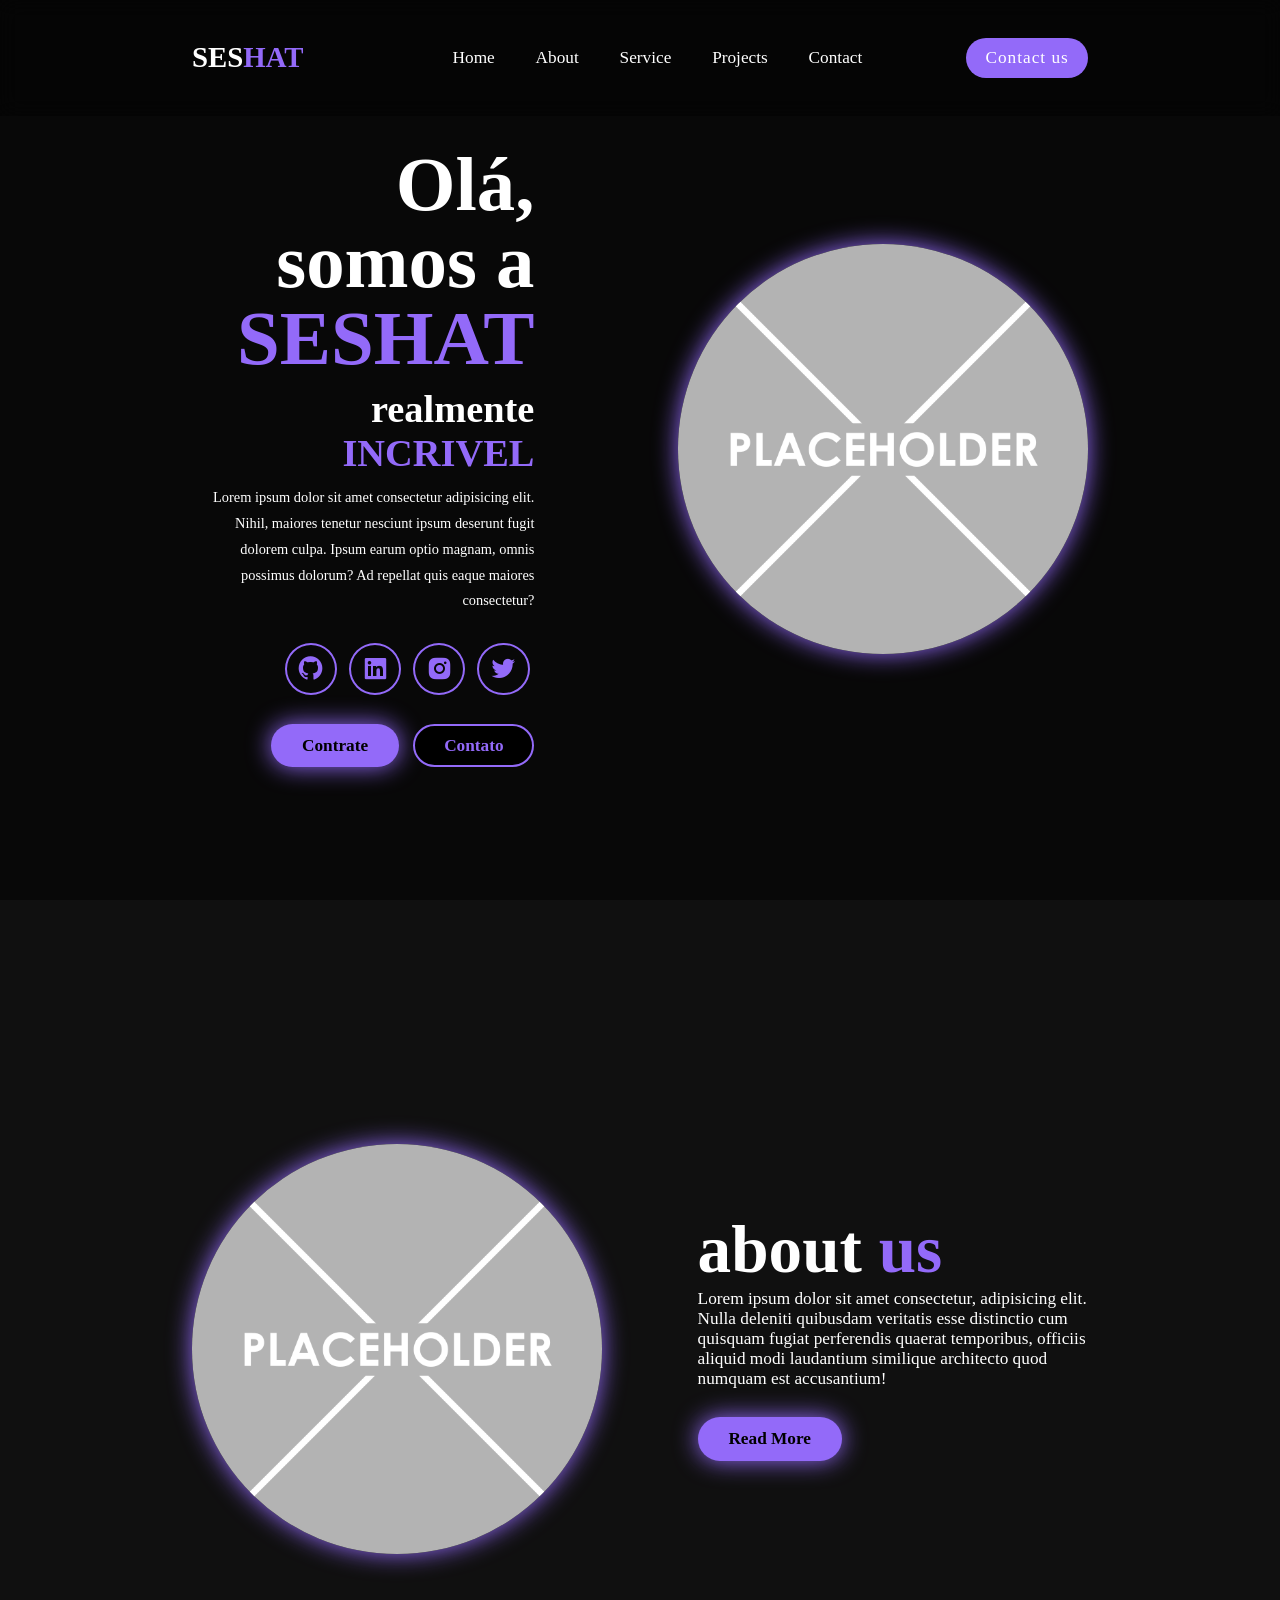
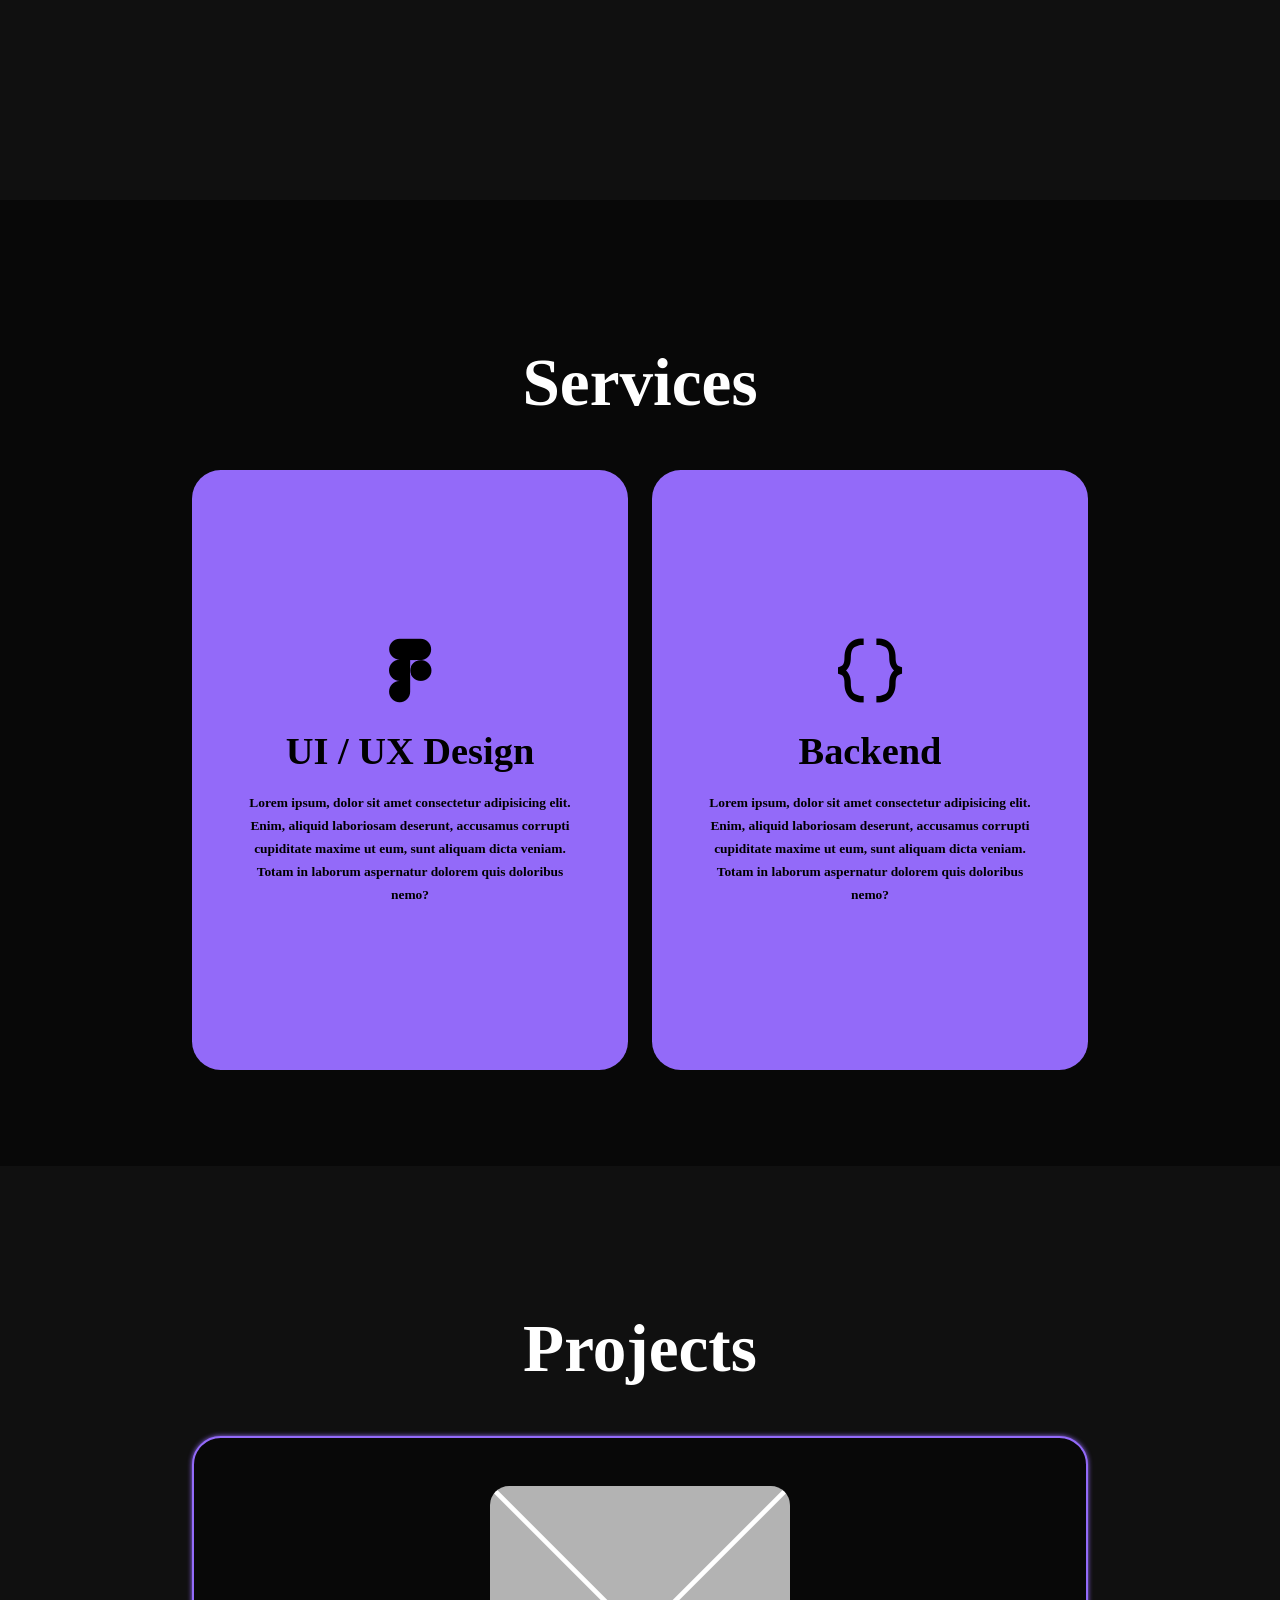
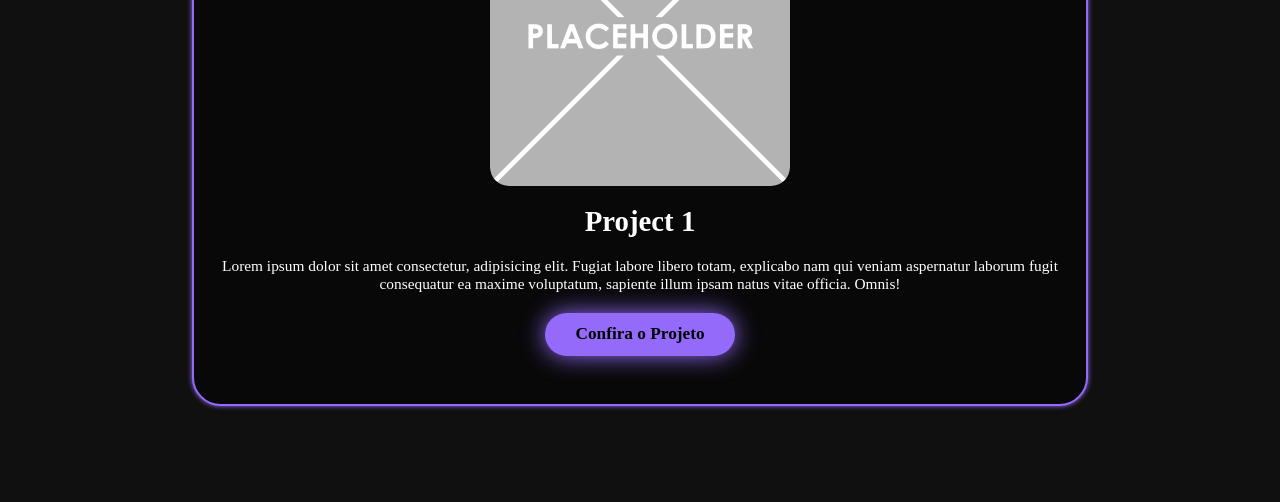
==== index.html @ 54703355 "pre finalização modelo" ====
<!DOCTYPE html>
<html lang="pt-br">
<head>
    <meta charset="UTF-8">
    <meta name="viewport" content="width=device-width, initial-scale=1.0">
    <title>Document</title>
    <link rel="stylesheet" href="CSS/style.css">
    <link
      href="https://unpkg.com/boxicons@2.1.4/css/boxicons.min.css"
      rel="stylesheet"
    />
</head>
<body>

    <header class="header">
        <a href="#home" class="logo">
            SES<span>HAT</span>
            <img src="../SiteFrontEnd/Imagens/Placeholder.png" alt="" width="50px">
        </a>
        <i class="bx bx-menu" id="menu-icon"></i>

        <nav class="navbar">
            <a href="#home">Home</a>
            <a href="#about">About</a>
            <a href="#services">Service</a>
            <a href="#projects">Projects</a>
            <a href="#contacts">Contact</a>
        </nav>
        
        <button class="gradient-btn">Contact us</button>

    </header>

    <section class="home" id="home">
        <div class="home-content">
            <h1>Olá,  somos a <span>SESHAT</span></h1>
            <h3> realmente <span>INCRIVEL</span></h3>
            <p>Lorem ipsum dolor sit amet consectetur adipisicing elit. Nihil, maiores tenetur nesciunt ipsum deserunt fugit dolorem culpa. Ipsum earum optio magnam, omnis possimus dolorum? Ad repellat quis eaque maiores consectetur?</p>
        <div class="social-icons">
            <a href="#">
                <i class="bx bxl-github"></i>
            </a>
            <a href="#">
                <i class="bx bxl-linkedin-square"></i>
            </a>
            <a href="#">
                <i class="bx bxl-instagram-alt"></i>

            </a>
            <a href="#">
                <i class="bx bxl-twitter"></i>
            </a>
        </div>

        <div class="btn-group">
            <a href="#" class="btn">Contrate</a>
            <a href="#contact" class="btn">Contato</a>

        </div>
        </div>

        <div class="home-img">
            <img src="Imagens/Placeholder.png" alt="">
        </div>

    </section>

    <section class="about" id="about">

        <div class="about-img">
            <img src="Imagens/Placeholder.png" alt="" srcset="">
        </div>

        <div class="about-content">
            <h2>about <span>us</span></h2>
            <p>Lorem ipsum dolor sit amet consectetur, adipisicing elit. Nulla deleniti quibusdam veritatis esse distinctio cum quisquam fugiat perferendis quaerat temporibus, officiis aliquid modi laudantium similique architecto quod numquam est accusantium!</p>
            <a href="#" class="btn">Read More</a>
        </div>
    </section>

    <section class="services" id="services">

        <h2 class="heading">Services</h2>


        <div class="services-container">
            <div class="service-box">
                <div class="service-info">
                    <i class="bx bxl-figma"></i>
                    <h4>UI / UX Design</h4>
                    <p>Lorem ipsum, dolor sit amet consectetur adipisicing elit. Enim, aliquid laboriosam deserunt, accusamus corrupti cupiditate maxime ut eum, sunt aliquam dicta veniam. Totam in laborum aspernatur dolorem quis doloribus nemo?</p>
                </div>
            </div>
        

        
            <div class="service-box">
                <div class="service-info">
                    <i class="bx bx-code-curly"></i>
                    <h4>Backend</h4>
                    <p>Lorem ipsum, dolor sit amet consectetur adipisicing elit. Enim, aliquid laboriosam deserunt, accusamus corrupti cupiditate maxime ut eum, sunt aliquam dicta veniam. Totam in laborum aspernatur dolorem quis doloribus nemo?</p>
                </div>
            </div>
        </div>
    </section>

    <section class="projects" id="projects">

        <h2 class="heading">Projects</h2>

        <div class="projects-box">

            <div class="projects-card">
                <img src="Imagens/Placeholder.png" alt="">

                <h3>Project 1</h3>
                <p>Lorem ipsum dolor sit amet consectetur, adipisicing elit. Fugiat labore libero totam, explicabo nam qui veniam aspernatur laborum fugit consequatur ea maxime voluptatum, sapiente illum ipsam natus vitae officia. Omnis!</p>
                <div class="btn">Confira o Projeto</div>
            </div>
        </div>
    </section>
    
</body>
</html>
---- CSS/style.css ----
*{
    margin: 0;
    padding: 0;
    box-sizing: border-box;
    text-decoration: none;
    scroll-behavior: smooth;   
    font-family: "Poppins";
}
:root {
    --bg-color: #080808;
  --second-bg-color: #101010;
  --text-color: white;
  --main-color: #936af9;
}

html{
    font-size: 60%;
    overflow-x: hidden;
}

body{
    background-color: var(--bg-color);
    color: var(--text-color);
}
.header{
    position: fixed;
    width: 100%;
    top: 0;
    left: 0;
    padding: 4rem 15%;
    background-color: rgba(0, 0, 0, 0.3);
    backdrop-filter: blur(10px);
    display: flex;
    justify-content: space-between;
    align-items: center;
    z-index: 1000;
}

#menu-icon{
    font-size: 3.5rem;
    color: var(--main-color);
    display: none;
}

.logo{
    font-size: 3rem;
    color: var(--text-color);
    font-weight: 800;
    cursor: pointer;
    transition: 0.3s ease-in-out;
}

.logo:hover{
    transform: scale(1.1);
}

span{
    background: linear-gradient(
        270deg,
        #936af9 10%,
        #936af9 100%
    );
    background-clip: text;
    color: transparent;
}

.navbar a{
    font-size: 1.8rem;
    color: var(--text-color);
    margin-left: 4rem;
    font-weight: 500;
    transition: 0.3s ease-in-out;
    border-bottom: 3px solid transparent;
}

.navbar a:hover{
    color: var(--main-color);
    border-bottom: 3px solid var(--main-color);
}

.gradient-btn{
    font-size: 1.8rem;
    padding: 1rem 2rem;
    border-radius: 3rem;
    background: linear-gradient(
        270deg, 
        #936af9 10%,
        #936af9 100%
    );
    letter-spacing: 1px;
    cursor: pointer;
    transition: 0.3s ease-in-out;
    color: white;
    border: none;
    text-wrap: nowrap;
}

.gradient-btn:hover{
    transform: scale(1.05);
    color: #fff;
}

section{
    min-height: 100vh;
    padding: 10rem 15%;
}

.home{
    display: flex;
    align-items: center;
    justify-content: center;
    gap: 15rem;
}

.home-content{
    display: flex;
    flex-direction: column;
    align-items: flex-end;
    text-align: right;
}

.home-content h1{
    font-size: 8rem;
    font-weight: 700;
    margin-top: 1.5rem;
    line-height: 1;
}

.home-content h3{
    margin: 1rem 0;
    font-size: 4rem;
}
.home-content p{
    font-size: 1.5rem;
    font-weight: 500;
    line-height: 1.8;

}
.home-img img{
    width: 32vw;
    border-radius: 50%;
    box-shadow: 0 0 25px var(--main-color);
    transition: 0.4s ease-in-out;
}

.home-img img:hover{
    box-shadow: 0 0 25px var(--main-color),
                0 0 50px var(--main-color),
                0 0 100px var(--main-color)

}
.social-icons a{
    display: inline-flex;
    justify-content: center;
    align-items: center;
    font-size: 3rem;
    padding: 1rem;
    background: transparent;
    border: 2px solid #936af9;
    border-radius: 50%;
    color: #936af9;
    margin: 3rem 0.5rem;
    transition: 0.3s ease-in-out ;
}
.social-icons a:hover{
color: white;
background-color: #936af9;
transform: scale(1.2);
}

.btn-group{
    display: flex;
    gap: 1.5rem;
}

.btn{
display: inline-block;
padding: 1rem 3rem;
background-color: var(--main-color);
box-shadow: 0 0 25px var(--main-color);
border-radius: 3rem;
font-size: 1.8rem;
color: black;
border: 2px solid transparent;
font-weight: 600;
transition: 0.3s ease-in-out;
}

.btn:hover{
    transform: scale(1.05);
    box-shadow: 0 0 25px var(--main-color),
                0 0 50px var(--main-color);
}

.btn-group a:nth-of-type(2){
    background-color: black;
    color: var(--main-color);
    border: 2px solid var(--main-color);
    box-shadow: 0 0 25px transparent;
}

.btn-group a:nth-of-type(2):hover{
    box-shadow: 0 0 25px var(--main-color) ;
    background-color: var(--main-color);
    color: black;
}

.about{
    display: flex;
    justify-content: center;
    align-items: center;
    gap: 10rem;
    background: var(--second-bg-color);
}

.about-img img{
    width: 32vw;
    border-radius: 50%;
    box-shadow: 0 0 25px var(--main-color);
    transition: 0.4s ease-in-out;
}

.about-img img:hover{
    box-shadow: 0 0 25px var(--main-color),
                0 0 50px var(--main-color),
                0 0 100px var(--main-color);
}

.about-content h2{
    font-size: 7rem;
    text-align: left;
}

.about-content p {
    font-size: 1.8rem;
}

.about-content .btn{
    margin: 3rem 0;
}

::-webkit-scrollbar{
    width: 20px;
}

::-webkit-scrollbar-thumb{
    background-color: var(--main-color);
}

::-webkit-scrollbar-track{
    background-color: var(--bg-color);
}

.heading{
    text-align: center;
    font-size: 7rem;
    margin: 5rem 0;
}

.services{
    background-color: var(--bg-color);
    color: black;
}
.services h2{
    color: var(--text-color);
}
.services-container{
    display: grid;
    grid-template-columns: repeat(auto-fit, minmax(300px, 1fr));
    align-items: center;
    gap: 2.5rem;
}

.service-box{
    display: flex;
    justify-content: center;
    align-items: center;
    background-color: var(--main-color);
    height: 600px;
    border-radius: 3rem;
    cursor: pointer;
    border: 5px solid transparent;
    transition: 0.4s ease-in-out;
}

.service-box:hover{
    background: var(--second-bg-color);
    color: var(--main-color);
    border: 5px solid var(--main-color);
    transform: scale(1.03);
}

.service-info{
    display: flex;
    flex-direction: column;
    text-align: center;
    justify-content: center;
    align-items: center;
    padding: 5rem;
}.service-info h4{
    font-size: 4rem;
    margin: 2rem 0;
}
.service-info p{
    font-size: 1.4rem;
    font-weight: 600;
    line-height: 1.7;
}

.service-info i{
    font-size: 8rem;
}

.projects{
    background-color: var(--second-bg-color);
}

.projects-box{
    display: grid;
    grid-template-columns: repeat(auto-fit, minmax(350px, 1fr));
    place-items: center;
    gap: 3rem;
    row-gap: 5rem;
}

.projects-card{
    display: flex;
    flex-direction: column;
    align-items: center;
    justify-content: center;
    text-align: center;
    background-color: var(--bg-color);
    border: 2px solid var(--main-color);
    border-radius: 3rem;
    gap: 2rem;
    padding: 5rem 2rem;
    overflow: hidden;
    cursor: pointer;
    box-shadow: 0 0 5px var(--main-color);
    transition: 0.3s ease;
}

.projects-card:hover{
    box-shadow: 0 0 25px var(--main-color),
                0 0 50px var(--main-color);
    transform: scale(1.02);
}

.projects-card img{
    max-width: 300px;
    border-radius: 2em;
    object-fit: cover;
}

.projects-card h3{
    font-size: 3rem;
}

.projects-card p{
    font-size: 1.6rem;
}
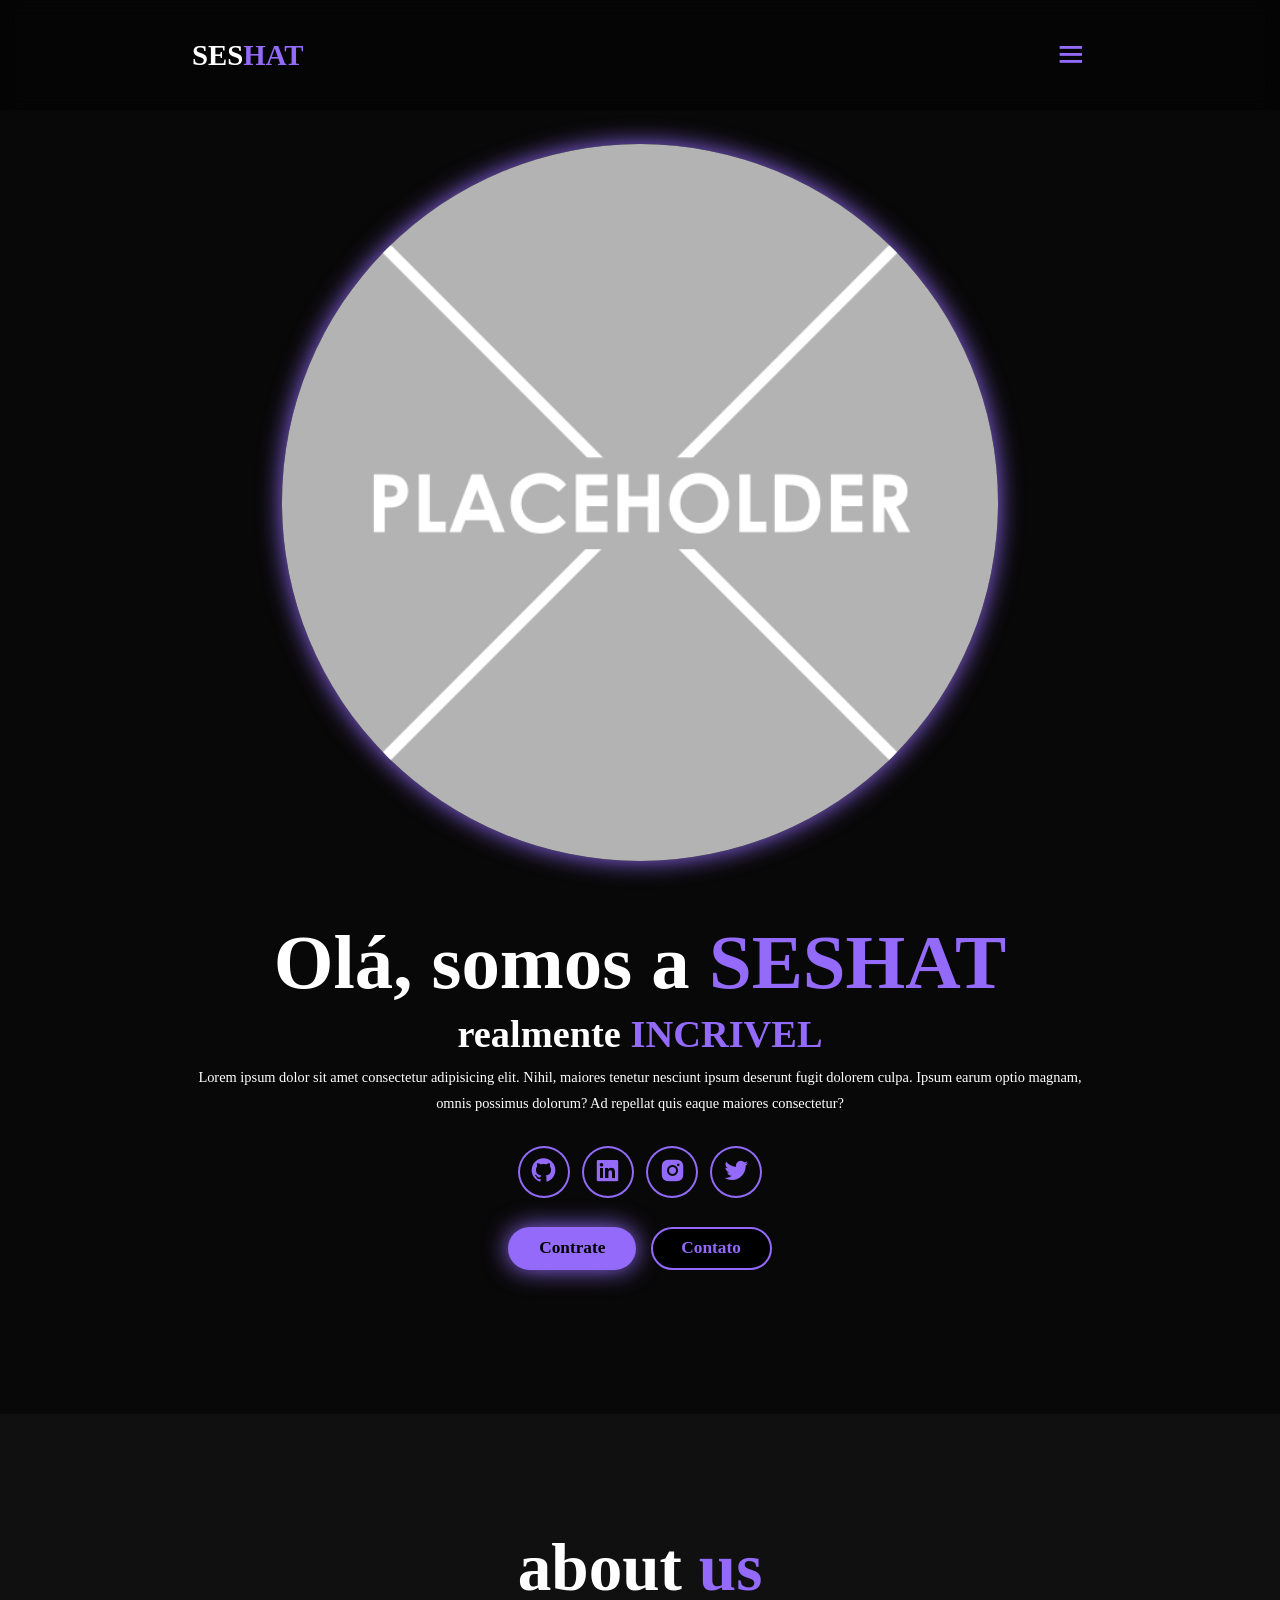
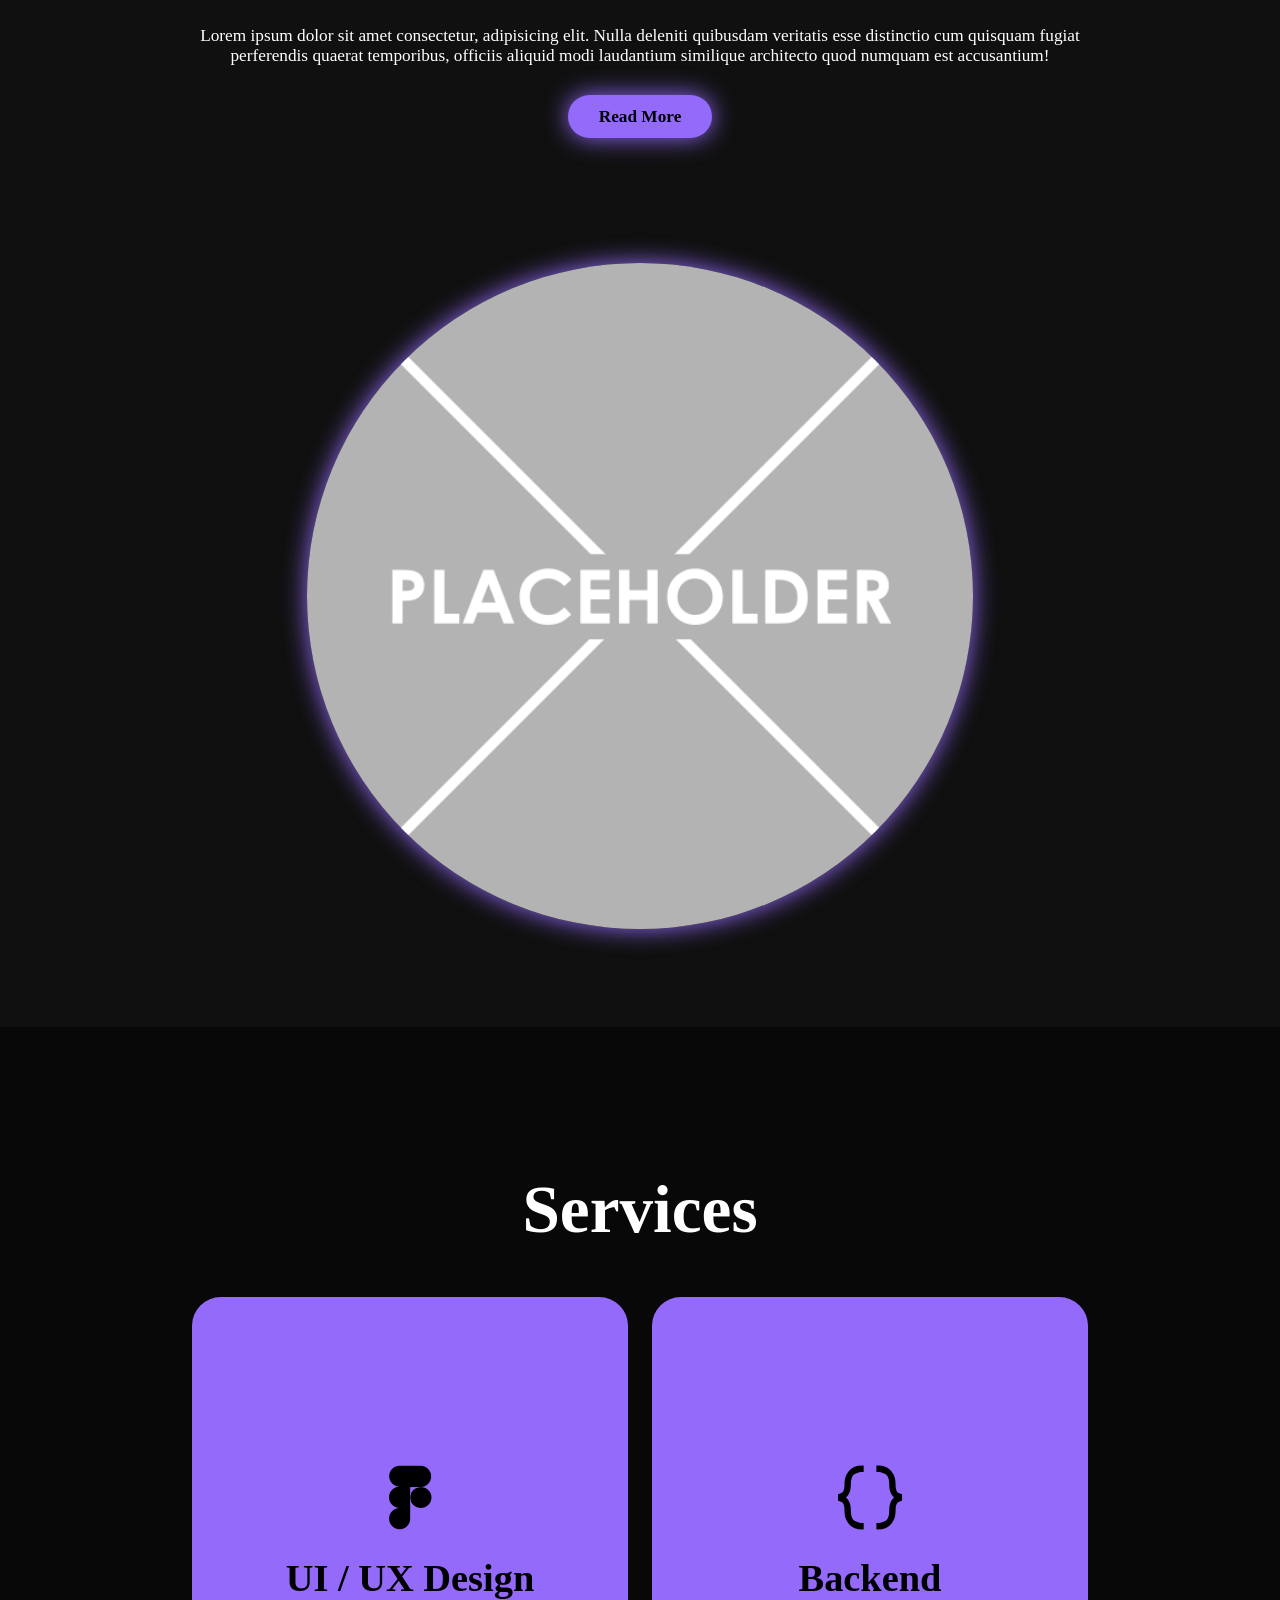
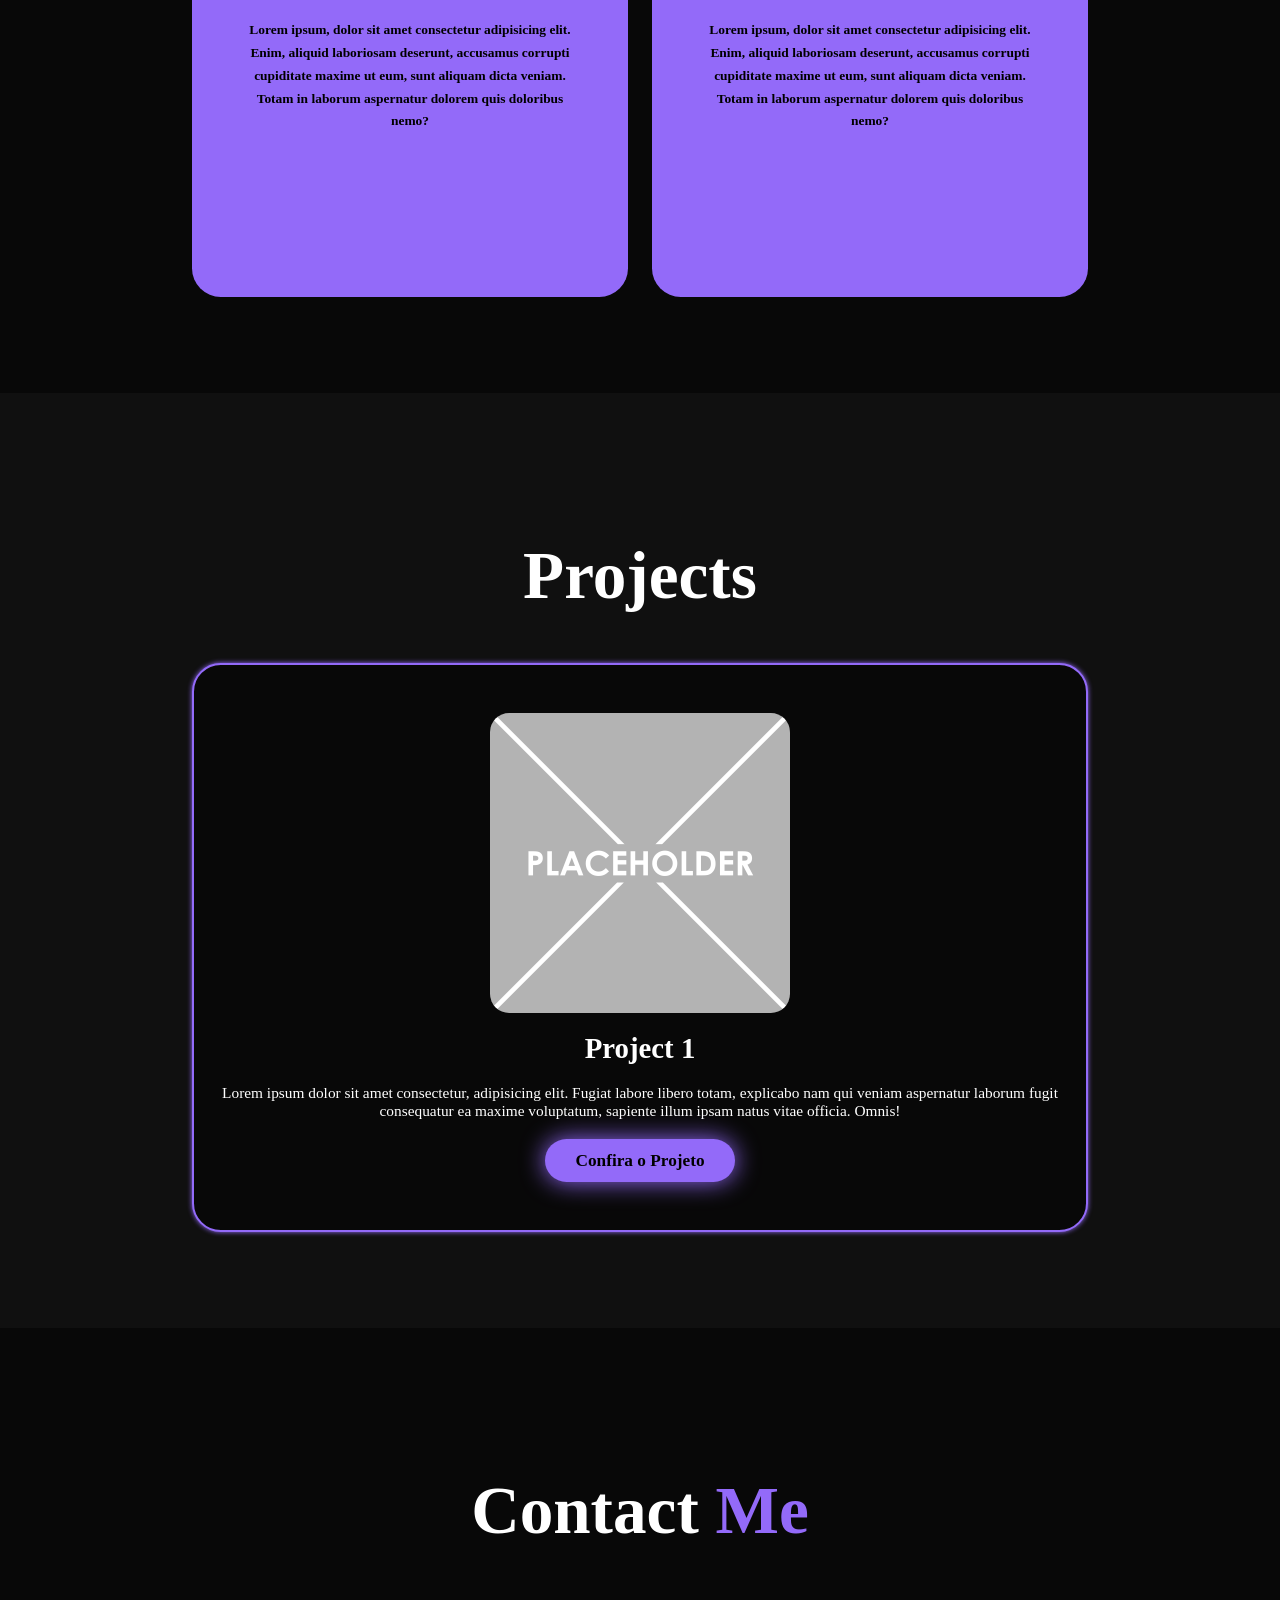
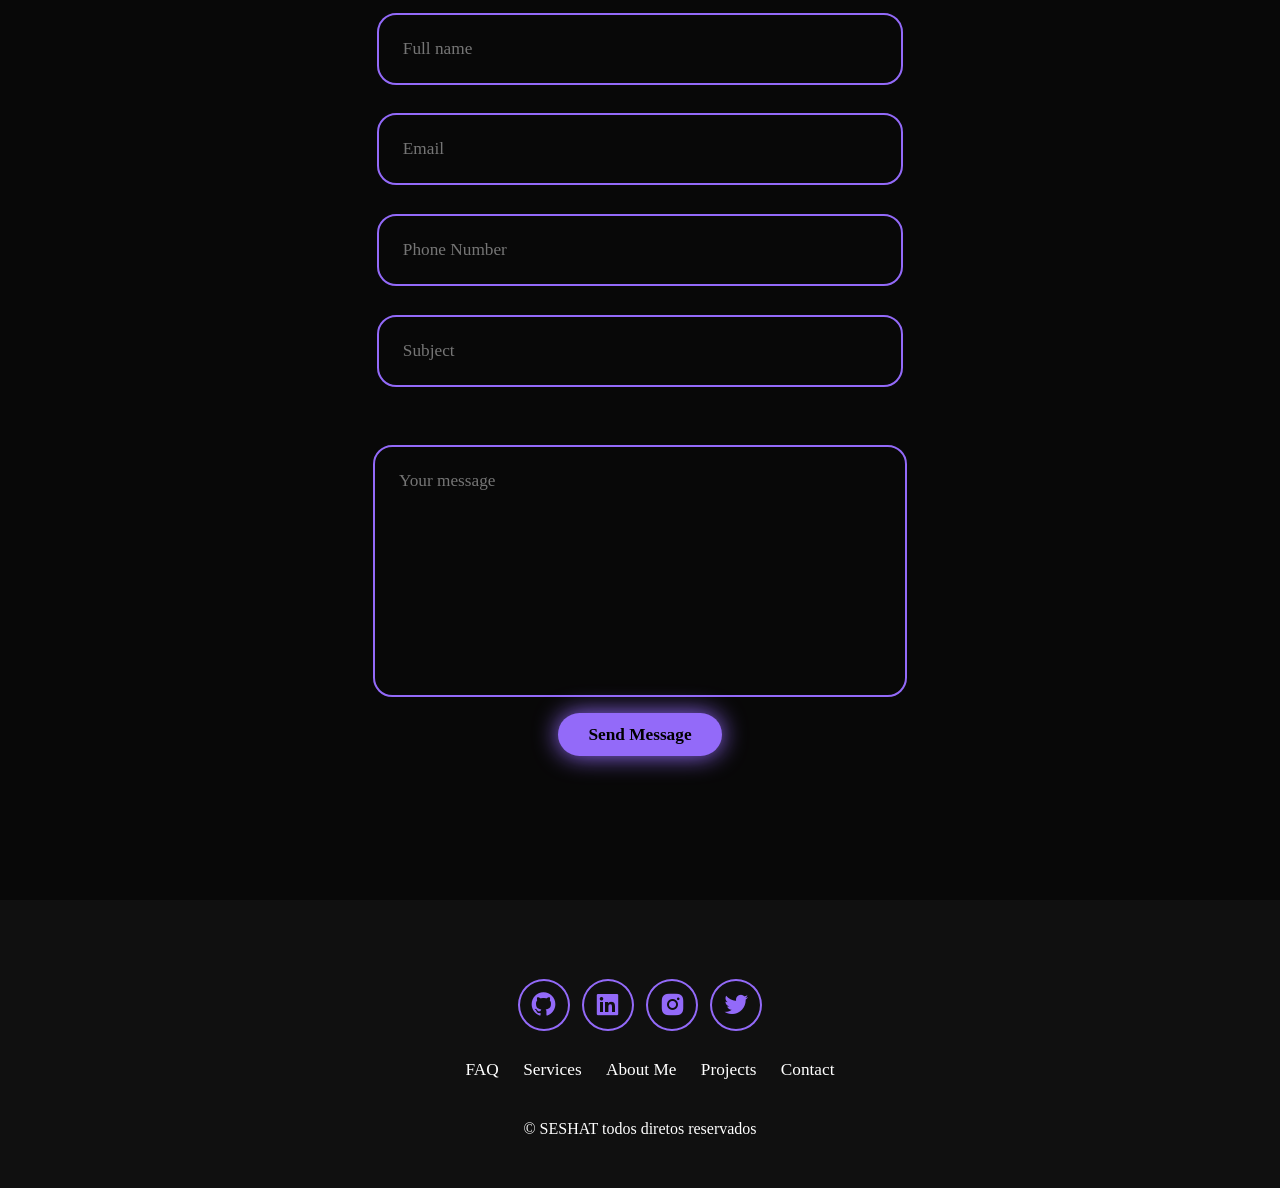
==== commit 46ce079b: "Finalização do modelo" ====
--- a/index.html
+++ b/index.html
@@ -1,15 +1,14 @@
 <!DOCTYPE html>
 <html lang="pt-br">
+
 <head>
     <meta charset="UTF-8">
     <meta name="viewport" content="width=device-width, initial-scale=1.0">
     <title>Document</title>
     <link rel="stylesheet" href="CSS/style.css">
-    <link
-      href="https://unpkg.com/boxicons@2.1.4/css/boxicons.min.css"
-      rel="stylesheet"
-    />
+    <link href="https://unpkg.com/boxicons@2.1.4/css/boxicons.min.css" rel="stylesheet" />
 </head>
+
 <body>
 
     <header class="header">
@@ -26,37 +25,39 @@
             <a href="#projects">Projects</a>
             <a href="#contacts">Contact</a>
         </nav>
-        
+
         <button class="gradient-btn">Contact us</button>
 
     </header>
 
     <section class="home" id="home">
         <div class="home-content">
-            <h1>Olá,  somos a <span>SESHAT</span></h1>
+            <h1>Olá, somos a <span>SESHAT</span></h1>
             <h3> realmente <span>INCRIVEL</span></h3>
-            <p>Lorem ipsum dolor sit amet consectetur adipisicing elit. Nihil, maiores tenetur nesciunt ipsum deserunt fugit dolorem culpa. Ipsum earum optio magnam, omnis possimus dolorum? Ad repellat quis eaque maiores consectetur?</p>
-        <div class="social-icons">
-            <a href="#">
-                <i class="bx bxl-github"></i>
-            </a>
-            <a href="#">
-                <i class="bx bxl-linkedin-square"></i>
-            </a>
-            <a href="#">
-                <i class="bx bxl-instagram-alt"></i>
-
-            </a>
-            <a href="#">
-                <i class="bx bxl-twitter"></i>
-            </a>
-        </div>
-
-        <div class="btn-group">
-            <a href="#" class="btn">Contrate</a>
-            <a href="#contact" class="btn">Contato</a>
-
-        </div>
+            <p>Lorem ipsum dolor sit amet consectetur adipisicing elit. Nihil, maiores tenetur nesciunt ipsum deserunt
+                fugit dolorem culpa. Ipsum earum optio magnam, omnis possimus dolorum? Ad repellat quis eaque maiores
+                consectetur?</p>
+            <div class="social-icons">
+                <a href="#">
+                    <i class="bx bxl-github"></i>
+                </a>
+                <a href="#">
+                    <i class="bx bxl-linkedin-square"></i>
+                </a>
+                <a href="#">
+                    <i class="bx bxl-instagram-alt"></i>
+
+                </a>
+                <a href="#">
+                    <i class="bx bxl-twitter"></i>
+                </a>
+            </div>
+
+            <div class="btn-group">
+                <a href="#" class="btn">Contrate</a>
+                <a href="#contact" class="btn">Contato</a>
+
+            </div>
         </div>
 
         <div class="home-img">
@@ -73,7 +74,9 @@
 
         <div class="about-content">
             <h2>about <span>us</span></h2>
-            <p>Lorem ipsum dolor sit amet consectetur, adipisicing elit. Nulla deleniti quibusdam veritatis esse distinctio cum quisquam fugiat perferendis quaerat temporibus, officiis aliquid modi laudantium similique architecto quod numquam est accusantium!</p>
+            <p>Lorem ipsum dolor sit amet consectetur, adipisicing elit. Nulla deleniti quibusdam veritatis esse
+                distinctio cum quisquam fugiat perferendis quaerat temporibus, officiis aliquid modi laudantium
+                similique architecto quod numquam est accusantium!</p>
             <a href="#" class="btn">Read More</a>
         </div>
     </section>
@@ -88,17 +91,21 @@
                 <div class="service-info">
                     <i class="bx bxl-figma"></i>
                     <h4>UI / UX Design</h4>
-                    <p>Lorem ipsum, dolor sit amet consectetur adipisicing elit. Enim, aliquid laboriosam deserunt, accusamus corrupti cupiditate maxime ut eum, sunt aliquam dicta veniam. Totam in laborum aspernatur dolorem quis doloribus nemo?</p>
-                </div>
-            </div>
-        
-
-        
+                    <p>Lorem ipsum, dolor sit amet consectetur adipisicing elit. Enim, aliquid laboriosam deserunt,
+                        accusamus corrupti cupiditate maxime ut eum, sunt aliquam dicta veniam. Totam in laborum
+                        aspernatur dolorem quis doloribus nemo?</p>
+                </div>
+            </div>
+
+
+
             <div class="service-box">
                 <div class="service-info">
                     <i class="bx bx-code-curly"></i>
                     <h4>Backend</h4>
-                    <p>Lorem ipsum, dolor sit amet consectetur adipisicing elit. Enim, aliquid laboriosam deserunt, accusamus corrupti cupiditate maxime ut eum, sunt aliquam dicta veniam. Totam in laborum aspernatur dolorem quis doloribus nemo?</p>
+                    <p>Lorem ipsum, dolor sit amet consectetur adipisicing elit. Enim, aliquid laboriosam deserunt,
+                        accusamus corrupti cupiditate maxime ut eum, sunt aliquam dicta veniam. Totam in laborum
+                        aspernatur dolorem quis doloribus nemo?</p>
                 </div>
             </div>
         </div>
@@ -114,11 +121,82 @@
                 <img src="Imagens/Placeholder.png" alt="">
 
                 <h3>Project 1</h3>
-                <p>Lorem ipsum dolor sit amet consectetur, adipisicing elit. Fugiat labore libero totam, explicabo nam qui veniam aspernatur laborum fugit consequatur ea maxime voluptatum, sapiente illum ipsam natus vitae officia. Omnis!</p>
+                <p>Lorem ipsum dolor sit amet consectetur, adipisicing elit. Fugiat labore libero totam, explicabo nam
+                    qui veniam aspernatur laborum fugit consequatur ea maxime voluptatum, sapiente illum ipsam natus
+                    vitae officia. Omnis!</p>
                 <div class="btn">Confira o Projeto</div>
             </div>
         </div>
     </section>
-    
+
+    <section class="contact" id="contact">
+        <h2 class="heading">Contact <span>Me</span></h2>
+
+        <form action="#">
+
+            <div class="input-group">
+                <div class="input-box">
+                    <input type="text" placeholder="Full name">
+                    <input type="email" placeholder="Email">
+                </div>
+
+                <div class="input-box">
+                    <input type="number" placeholder="Phone Number">
+                    <input type="text" placeholder="Subject">
+                </div>
+            </div>
+
+            <div class="input-group-2">
+                <textarea name="" id="" placeholder="Your message" cols="30" rows="10"></textarea>
+                <input type="submit" value="Send Message" class="btn">
+            </div>
+        </form>
+    </section>
+
+    <footer class="footer">
+        <div class="social-icons">
+            <a href="#">
+                <i class="bx bxl-github"></i>
+            </a>
+            <a href="#">
+                <i class="bx bxl-linkedin-square"></i>
+            </a>
+            <a href="#">
+                <i class="bx bxl-instagram-alt"></i>
+
+            </a>
+            <a href="#">
+                <i class="bx bxl-twitter"></i>
+            </a>
+        </div>
+
+        <ul class="list">
+            <li>
+                <a href="#">FAQ</a>
+            </li>
+
+            <li>
+                <a href="#services">Services</a>
+            </li>
+
+            <li>
+                <a href="#about">About Me</a>
+            </li>
+
+            <li>
+                <a href="#projects">Projects</a>
+            </li>
+
+            <li>
+                <a href="#contact">Contact</a>
+            </li>
+        </ul>
+
+        <p class="copyright">
+            © SESHAT todos diretos reservados
+        </p>
+    </footer>
+    <script src="JS/script.js"></script>
 </body>
+
 </html>
--- a/CSS/style.css
+++ b/CSS/style.css
@@ -358,4 +358,126 @@
 
 .projects-card p{
     font-size: 1.6rem;
+}
+
+.contact{
+    background-color: var(--bg-color);
+}
+
+.contact h2{
+    margin-bottom: 3rem;
+    color: var(--text-color);
+}
+
+.contact form{
+    display: flex;
+    align-items: center;
+    justify-content: center;
+    gap: 3rem;
+    margin: 5rem 0;
+    text-align: center;
+}
+
+.contact form .input-box input,
+.contact form textarea{
+    width: 100%;
+    padding: 2.5rem;
+    font-size: 1.8rem;
+    color: var(--text-color);
+    background-color: var(--bg-color);
+    border-radius: 2rem;
+    border: 2px solid var(--main-color);
+    margin: 1.5rem 0;
+    resize: none;
+}
+
+.footer{
+    background-color: var(--second-bg-color);
+    padding: 50px 0;
+}
+
+.footer .social-icons{
+    text-align: center;
+}
+
+.footer ul{
+    text-align: center;
+    font-size: 1.8rem;
+}
+
+.footer ul li{
+    display: inline-block;
+    margin-left: 20px;
+}
+
+.footer ul li a{
+    color: white;
+    border-bottom: 3px solid transparent;
+    transition: 0.3s ease-in-out;
+}
+
+.footer ul li a:hover{
+    border-bottom: 3px solid var(--main-color);
+}
+
+.footer .copyright{
+    text-align: center;
+    margin-top: 40px;
+    font-size: 16px;
+}
+
+@media(max-width:1285px){
+    #menu-icon{
+        display: block;
+    }
+    .navbar{
+        position: absolute;
+        top: 100%;
+        right: 0;
+        width: 50%;
+        padding: 1rem 3rem;
+        background: rgba(0, 0, 0, 0.8);
+        border-bottom-left-radius: 2rem;
+        border-left: 2px solid var(--main-color);
+        border-bottom: 2px solid var(--main-color);
+        display: none;
+    }
+    .navbar a{
+        display: block;
+        font-size: 2rem;
+        margin: 3rem 0;
+        color: var(--text-color);
+    }
+    .navbar.active{
+        display: block;
+    }
+    .gradient-btn{
+        display: none;
+    }
+    .home{
+        flex-direction: column-reverse;
+        margin: 5rem 0;
+        gap: 5rem;
+    }
+    .home-content{
+        align-items: center;
+        text-align: center;
+    }
+    .home-img img{
+        width: 56vw;
+    }
+    .about{
+        flex-direction: column-reverse;
+        text-align: center;
+    }
+    .about h2{
+        text-align: center;
+        margin: 2rem 0;
+    }
+    .about img{
+        width: 52vw;
+    }
+    .contact form{
+        flex-direction: column;
+    }
 }
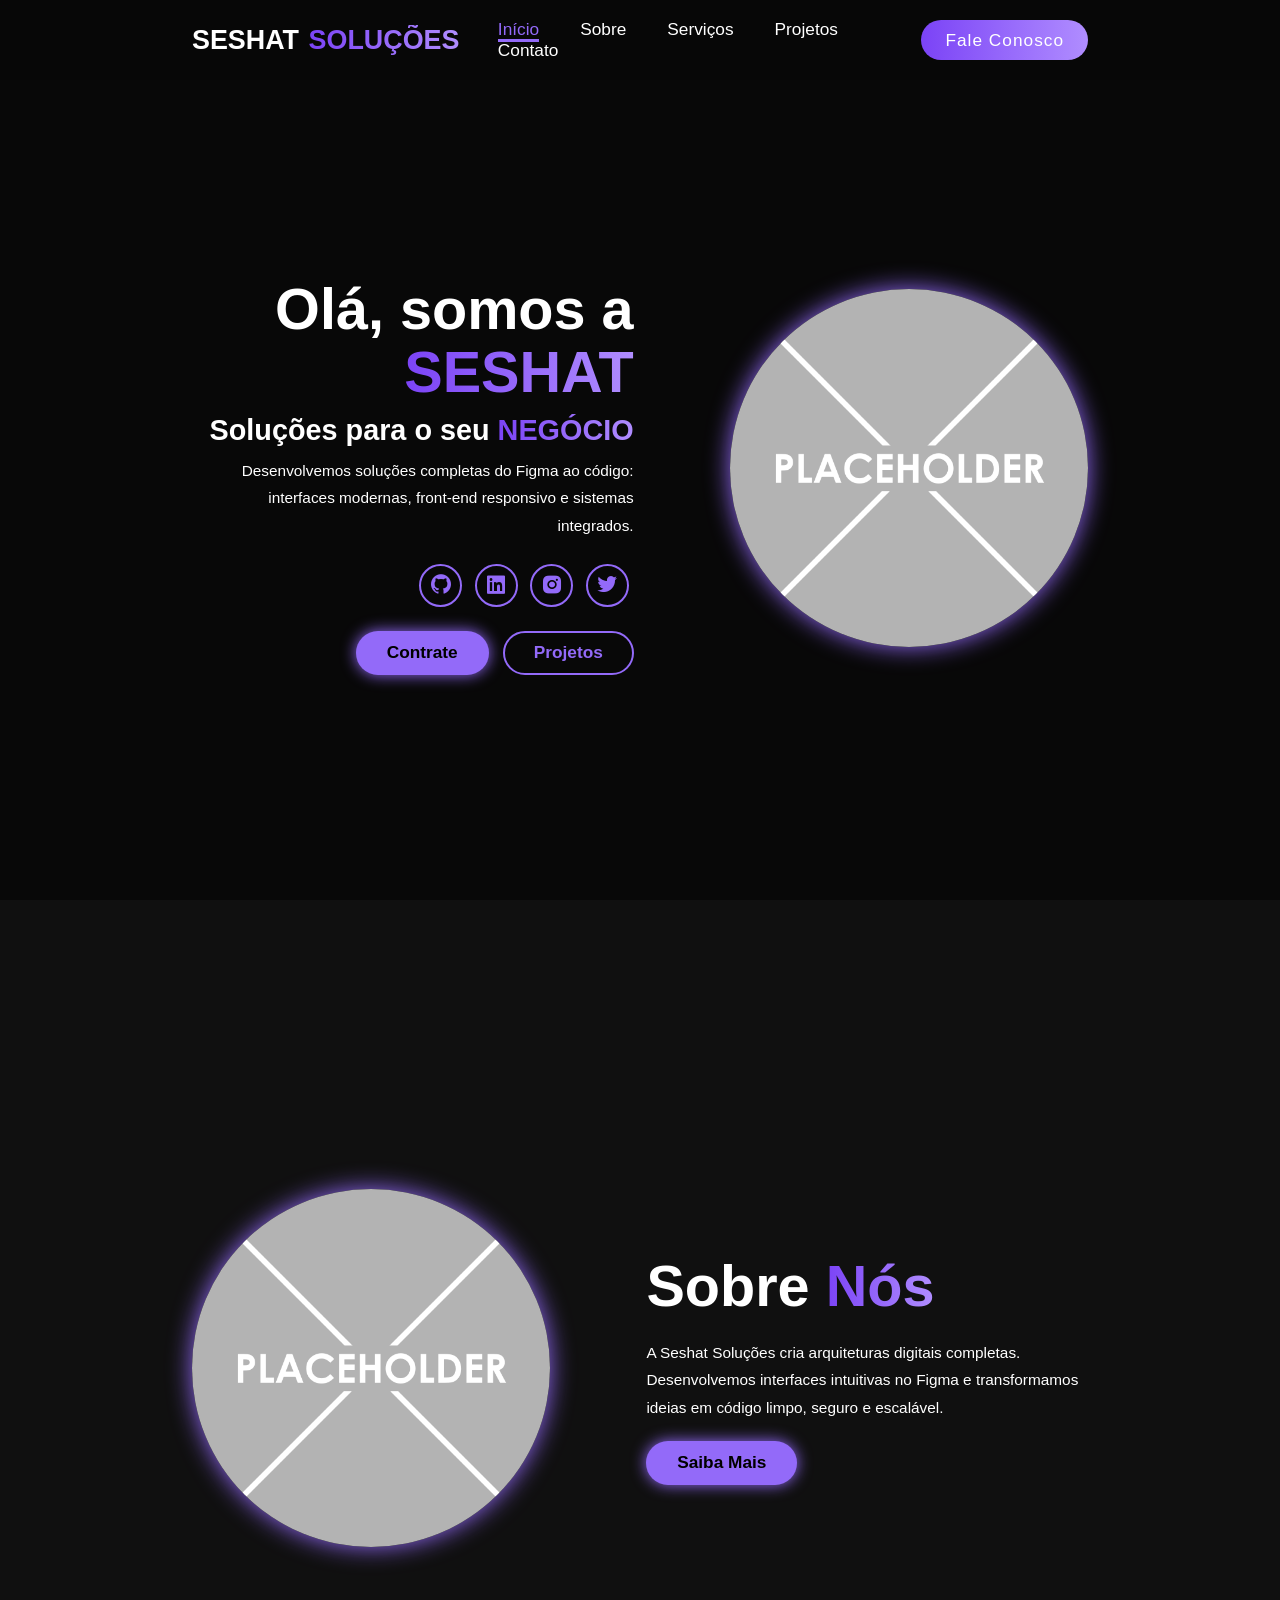
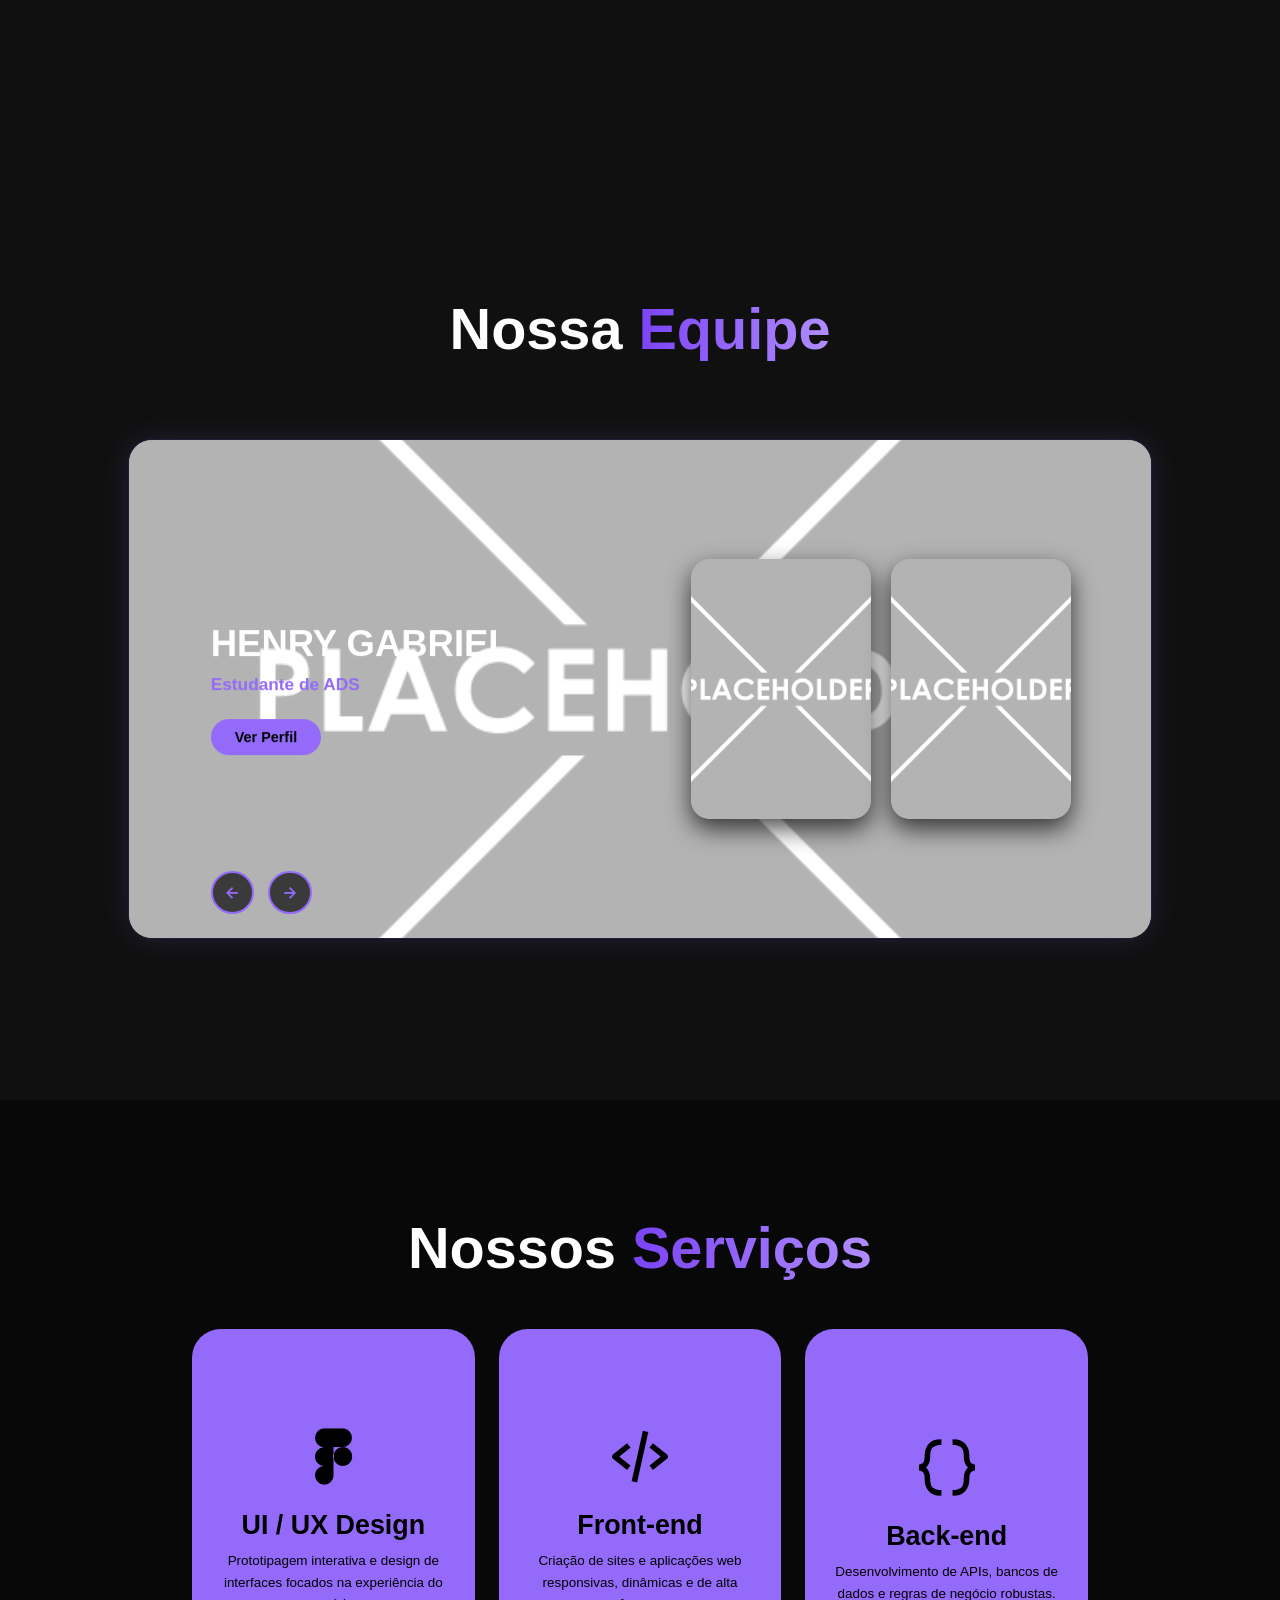
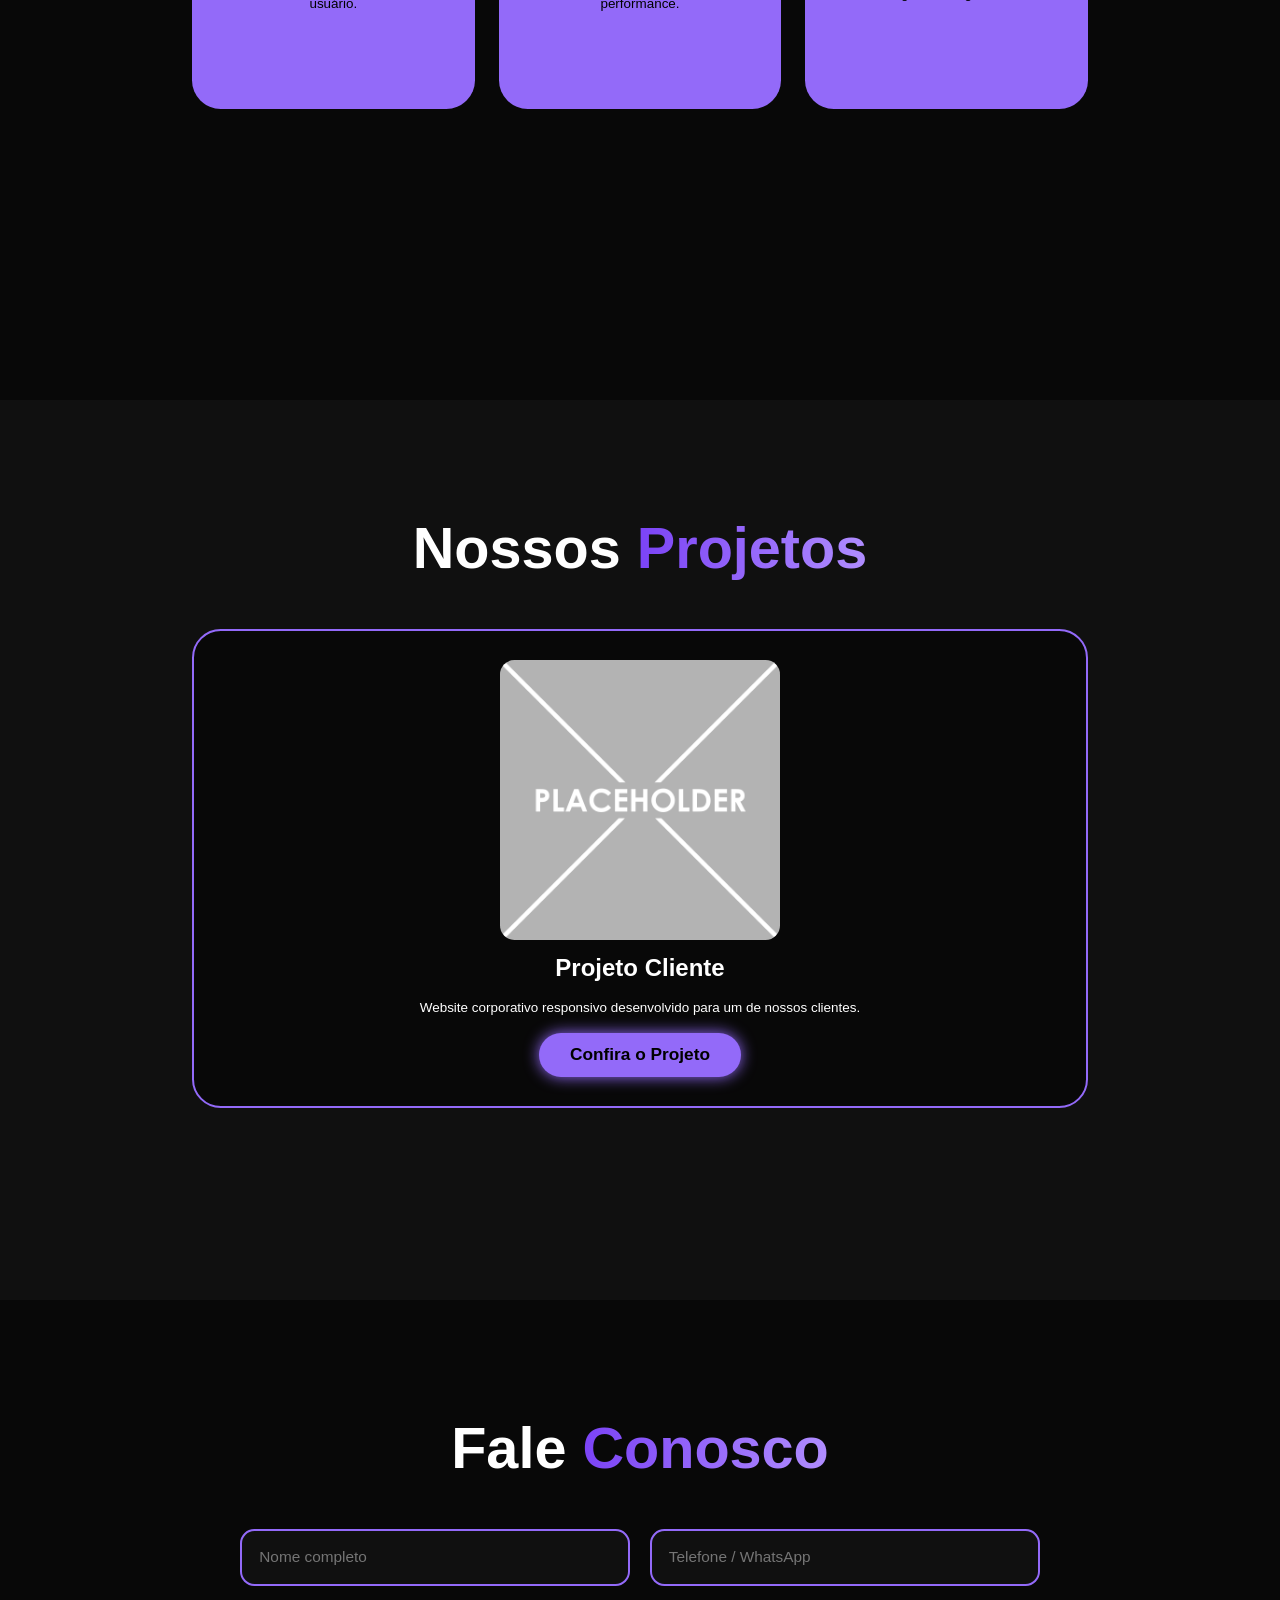
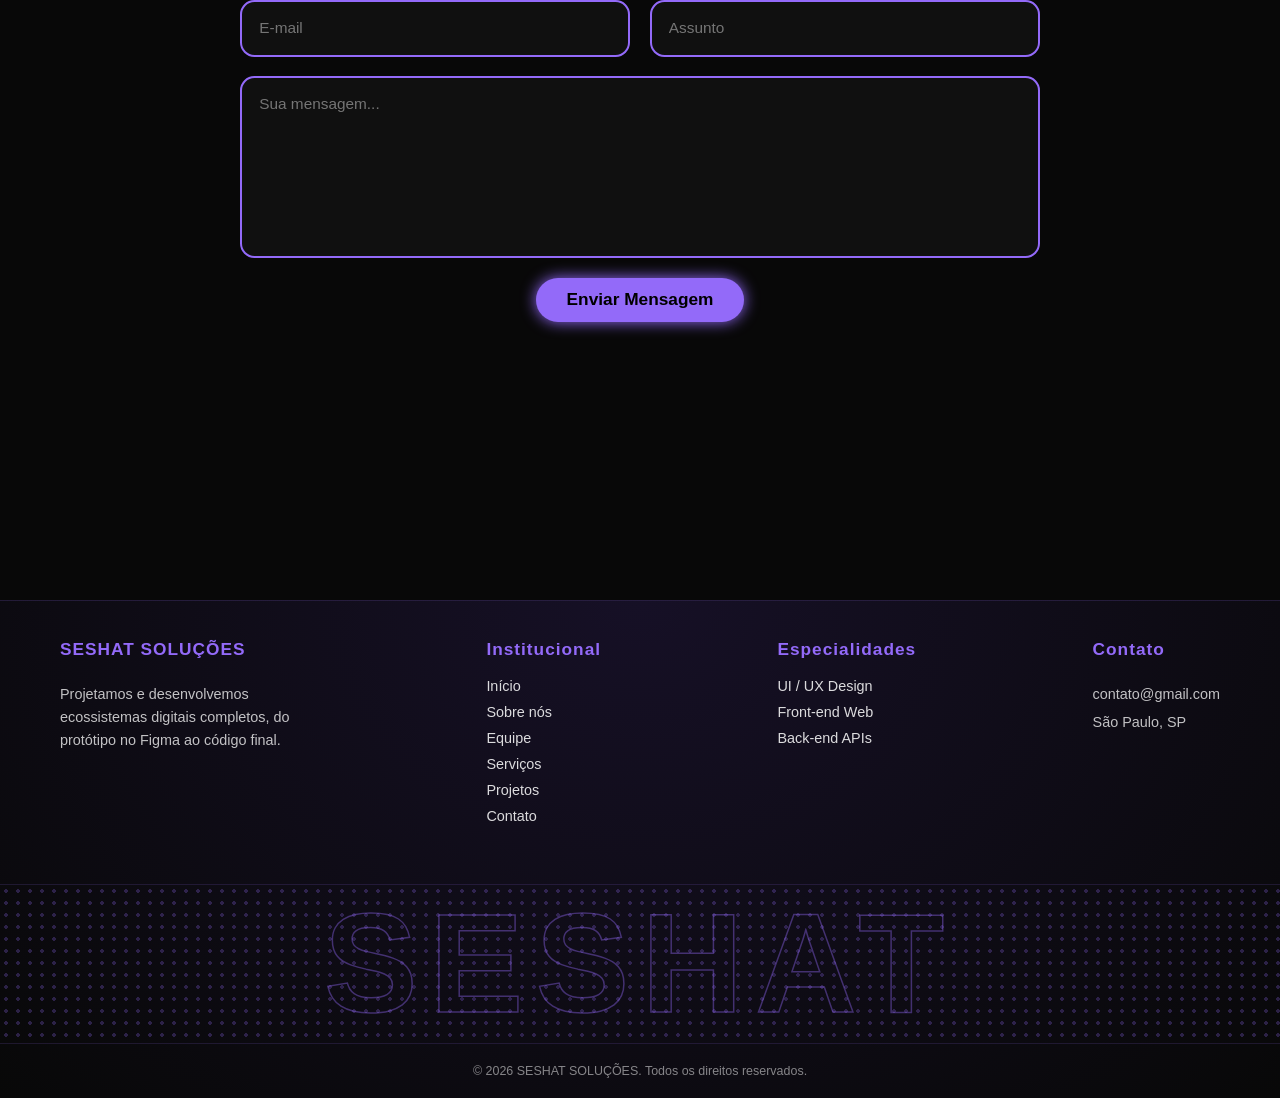
==== commit 8873b48e: "Site pre finalizado" ====
--- a/index.html
+++ b/index.html
@@ -4,7 +4,7 @@
 <head>
     <meta charset="UTF-8">
     <meta name="viewport" content="width=device-width, initial-scale=1.0">
-    <title>Document</title>
+    <title>Seshat Soluções | Front-End, Back-End e UI/UX</title>
     <link rel="stylesheet" href="CSS/style.css">
     <link href="https://unpkg.com/boxicons@2.1.4/css/boxicons.min.css" rel="stylesheet" />
 </head>
@@ -13,189 +13,220 @@
 
     <header class="header">
         <a href="#home" class="logo">
-            SES<span>HAT</span>
-            <img src="../SiteFrontEnd/Imagens/Placeholder.png" alt="" width="50px">
+            SESHAT <span>SOLUÇÕES</span>
         </a>
         <i class="bx bx-menu" id="menu-icon"></i>
 
         <nav class="navbar">
-            <a href="#home">Home</a>
-            <a href="#about">About</a>
-            <a href="#services">Service</a>
-            <a href="#projects">Projects</a>
-            <a href="#contacts">Contact</a>
+            <a href="#home" class="active">Início</a>
+            <a href="#about">Sobre</a>
+            <a href="#services">Serviços</a>
+            <a href="#projects">Projetos</a>
+            <a href="#contact">Contato</a>
         </nav>
 
-        <button class="gradient-btn">Contact us</button>
-
+        <a href="#contact" class="gradient-btn">Fale Conosco</a>
     </header>
 
     <section class="home" id="home">
         <div class="home-content">
             <h1>Olá, somos a <span>SESHAT</span></h1>
-            <h3> realmente <span>INCRIVEL</span></h3>
-            <p>Lorem ipsum dolor sit amet consectetur adipisicing elit. Nihil, maiores tenetur nesciunt ipsum deserunt
-                fugit dolorem culpa. Ipsum earum optio magnam, omnis possimus dolorum? Ad repellat quis eaque maiores
-                consectetur?</p>
+            <h3>Soluções para o seu <span>NEGÓCIO</span></h3>
+            <p>Desenvolvemos soluções completas do Figma ao código: interfaces modernas, front-end responsivo e sistemas
+                integrados.</p>
+
             <div class="social-icons">
-                <a href="#">
-                    <i class="bx bxl-github"></i>
-                </a>
-                <a href="#">
-                    <i class="bx bxl-linkedin-square"></i>
-                </a>
-                <a href="#">
-                    <i class="bx bxl-instagram-alt"></i>
-
-                </a>
-                <a href="#">
-                    <i class="bx bxl-twitter"></i>
-                </a>
+                <a href="#" aria-label="GitHub"><i class="bx bxl-github"></i></a>
+                <a href="#" aria-label="LinkedIn"><i class="bx bxl-linkedin-square"></i></a>
+                <a href="#" aria-label="Instagram"><i class="bx bxl-instagram-alt"></i></a>
+                <a href="#" aria-label="Twitter"><i class="bx bxl-twitter"></i></a>
             </div>
 
             <div class="btn-group">
-                <a href="#" class="btn">Contrate</a>
-                <a href="#contact" class="btn">Contato</a>
-
+                <a href="#contact" class="btn">Contrate</a>
+                <a href="#projects" class="btn">Projetos</a>
             </div>
         </div>
 
         <div class="home-img">
-            <img src="Imagens/Placeholder.png" alt="">
-        </div>
-
+            <img src="Imagens/Placeholder.png" alt="Seshat Banner">
+        </div>
     </section>
 
     <section class="about" id="about">
-
         <div class="about-img">
-            <img src="Imagens/Placeholder.png" alt="" srcset="">
+            <img src="Imagens/Placeholder.png" alt="Sobre a Seshat">
         </div>
 
         <div class="about-content">
-            <h2>about <span>us</span></h2>
-            <p>Lorem ipsum dolor sit amet consectetur, adipisicing elit. Nulla deleniti quibusdam veritatis esse
-                distinctio cum quisquam fugiat perferendis quaerat temporibus, officiis aliquid modi laudantium
-                similique architecto quod numquam est accusantium!</p>
-            <a href="#" class="btn">Read More</a>
-        </div>
+            <h2>Sobre <span>Nós</span></h2>
+            <p>A Seshat Soluções cria arquiteturas digitais completas. Desenvolvemos interfaces intuitivas no Figma e
+                transformamos ideias em código limpo, seguro e escalável.</p>
+            <a href="#services" class="btn">Saiba Mais</a>
+        </div>
+    </section>
+
+    <section class="team" id="team">
+        <h2 class="heading">Nossa <span>Equipe</span></h2>
+
+        <div class="team-container">
+
+            <div class="team-slider">
+
+                <article class="team-card" style="background-image: url('Imagens/Placeholder.png');">
+                    <div class="card-content">
+                        <h3 class="member-name">Guilherme Bruno</h3>
+                        <p class="member-role">Data Engineer</p>
+                        <a href="integrantes.html/gb.html" class="btn-profile">Ver Perfil</a>
+                    </div>
+                </article>
+
+                <article class="team-card" style="background-image: url('Imagens/Placeholder.png');">
+                    <div class="card-content">
+                        <h3 class="member-name">Henry Gabriel</h3>
+                        <p class="member-role">Estudante de ADS</p>
+                        <a href="integrantes.html/hr.html" class="btn-profile">Ver Perfil</a>
+                    </div>
+                </article>
+
+                <article class="team-card" style="background-image: url('Imagens/Placeholder.png');">
+                    <div class="card-content">
+                        <h3 class="member-name">Pedro Berbem</h3>
+                        <p class="member-role">Estudante de ADS</p>
+                        <a href="integrantes.html/pb.html" class="btn-profile">Ver Perfil</a>
+                    </div>
+                </article>
+
+                <article class="team-card" style="background-image: url('Imagens/Placeholder.png');">
+                    <div class="card-content">
+                        <h3 class="member-name">Renan</h3>
+                        <p class="member-role">Professor de Educação Física</p>
+                        <a href="integrantes.html/renan.html" class="btn-profile">Ver Perfil</a>
+                    </div>
+                </article>
+            </div>
+
+            <div class="slider-controls">
+                <button class="prev-btn" type="button" aria-label="Previous">
+                    <i class="bx bx-left-arrow-alt"></i>
+                </button>
+                <button class="next-btn" type="button" aria-label="Next">
+                    <i class="bx bx-right-arrow-alt"></i>
+                </button>
+            </div>
+        </div>
+
+
     </section>
 
     <section class="services" id="services">
-
-        <h2 class="heading">Services</h2>
-
+        <h2 class="heading">Nossos <span>Serviços</span></h2>
 
         <div class="services-container">
             <div class="service-box">
                 <div class="service-info">
                     <i class="bx bxl-figma"></i>
                     <h4>UI / UX Design</h4>
-                    <p>Lorem ipsum, dolor sit amet consectetur adipisicing elit. Enim, aliquid laboriosam deserunt,
-                        accusamus corrupti cupiditate maxime ut eum, sunt aliquam dicta veniam. Totam in laborum
-                        aspernatur dolorem quis doloribus nemo?</p>
-                </div>
-            </div>
-
-
+                    <p>Prototipagem interativa e design de interfaces focados na experiência do usuário.</p>
+                </div>
+            </div>
+
+            <div class="service-box">
+                <div class="service-info">
+                    <i class="bx bx-code-alt"></i>
+                    <h4>Front-end</h4>
+                    <p>Criação de sites e aplicações web responsivas, dinâmicas e de alta performance.</p>
+                </div>
+            </div>
 
             <div class="service-box">
                 <div class="service-info">
                     <i class="bx bx-code-curly"></i>
-                    <h4>Backend</h4>
-                    <p>Lorem ipsum, dolor sit amet consectetur adipisicing elit. Enim, aliquid laboriosam deserunt,
-                        accusamus corrupti cupiditate maxime ut eum, sunt aliquam dicta veniam. Totam in laborum
-                        aspernatur dolorem quis doloribus nemo?</p>
+                    <h4>Back-end</h4>
+                    <p>Desenvolvimento de APIs, bancos de dados e regras de negócio robustas.</p>
                 </div>
             </div>
         </div>
     </section>
 
     <section class="projects" id="projects">
-
-        <h2 class="heading">Projects</h2>
+        <h2 class="heading">Nossos <span>Projetos</span></h2>
 
         <div class="projects-box">
-
             <div class="projects-card">
-                <img src="Imagens/Placeholder.png" alt="">
-
-                <h3>Project 1</h3>
-                <p>Lorem ipsum dolor sit amet consectetur, adipisicing elit. Fugiat labore libero totam, explicabo nam
-                    qui veniam aspernatur laborum fugit consequatur ea maxime voluptatum, sapiente illum ipsam natus
-                    vitae officia. Omnis!</p>
-                <div class="btn">Confira o Projeto</div>
+                <img src="Imagens/Placeholder.png" alt="Projeto 1">
+                <h3>Projeto Cliente</h3>
+                <p>Website corporativo responsivo desenvolvido para um de nossos clientes.</p>
+                <a href="#" class="btn">Confira o Projeto</a>
             </div>
         </div>
     </section>
 
     <section class="contact" id="contact">
-        <h2 class="heading">Contact <span>Me</span></h2>
+        <h2 class="heading">Fale <span>Conosco</span></h2>
 
         <form action="#">
-
             <div class="input-group">
                 <div class="input-box">
-                    <input type="text" placeholder="Full name">
-                    <input type="email" placeholder="Email">
+                    <input type="text" placeholder="Nome completo" required>
+                    <input type="email" placeholder="E-mail" required>
                 </div>
 
                 <div class="input-box">
-                    <input type="number" placeholder="Phone Number">
-                    <input type="text" placeholder="Subject">
+                    <input type="tel" placeholder="Telefone / WhatsApp">
+                    <input type="text" placeholder="Assunto">
                 </div>
             </div>
 
             <div class="input-group-2">
-                <textarea name="" id="" placeholder="Your message" cols="30" rows="10"></textarea>
-                <input type="submit" value="Send Message" class="btn">
+                <textarea name="mensagem" placeholder="Sua mensagem..." cols="30" rows="8" required></textarea>
+                <input type="submit" value="Enviar Mensagem" class="btn">
             </div>
         </form>
     </section>
 
-    <footer class="footer">
-        <div class="social-icons">
-            <a href="#">
-                <i class="bx bxl-github"></i>
-            </a>
-            <a href="#">
-                <i class="bx bxl-linkedin-square"></i>
-            </a>
-            <a href="#">
-                <i class="bx bxl-instagram-alt"></i>
-
-            </a>
-            <a href="#">
-                <i class="bx bxl-twitter"></i>
-            </a>
-        </div>
-
-        <ul class="list">
-            <li>
-                <a href="#">FAQ</a>
-            </li>
-
-            <li>
-                <a href="#services">Services</a>
-            </li>
-
-            <li>
-                <a href="#about">About Me</a>
-            </li>
-
-            <li>
-                <a href="#projects">Projects</a>
-            </li>
-
-            <li>
-                <a href="#contact">Contact</a>
-            </li>
-        </ul>
-
-        <p class="copyright">
-            © SESHAT todos diretos reservados
-        </p>
+    <footer class="footer-container">
+        <div class="footer-content">
+            <div class="footer-brand">
+                <h4>SESHAT SOLUÇÕES</h4>
+                <p>Projetamos e desenvolvemos ecossistemas digitais completos, do protótipo no Figma ao código final.
+                </p>
+            </div>
+
+            <div class="footer-nav">
+                <h4>Institucional</h4>
+                <a href="#home">Início</a>
+                <a href="#about">Sobre nós</a>
+                <a href="#team">Equipe</a>
+                <a href="#services">Serviços</a>
+                <a href="#projects">Projetos</a>
+                <a href="#contact">Contato</a>
+            </div>
+
+            <div class="footer-services">
+                <h4>Especialidades</h4>
+                <a href="#services">UI / UX Design</a>
+                <a href="#services">Front-end Web</a>
+                <a href="#services">Back-end APIs</a>
+            </div>
+
+            <div class="footer-contact">
+                <h4>Contato</h4>
+                <p>contato@gmail.com</p>
+                <p>São Paulo, SP</p>
+            </div>
+        </div>
+
+        <div class="footer-grid">
+            <div class="glow-dots"></div>
+            <div class="footer-title">SESHAT</div>
+        </div>
+
+        <div class="footer-bottom">
+            <p>© 2026 SESHAT SOLUÇÕES. Todos os direitos reservados.</p>
+        </div>
     </footer>
+
     <script src="JS/script.js"></script>
 </body>
 
--- a/CSS/style.css
+++ b/CSS/style.css
@@ -1,34 +1,37 @@
-*{
+* {
     margin: 0;
     padding: 0;
     box-sizing: border-box;
     text-decoration: none;
     scroll-behavior: smooth;   
-    font-family: "Poppins";
-}
+    font-family: "Poppins", sans-serif;
+}
+
 :root {
     --bg-color: #080808;
-  --second-bg-color: #101010;
-  --text-color: white;
-  --main-color: #936af9;
-}
-
-html{
+    --second-bg-color: #101010;
+    --text-color: #ffffff;
+    --main-color: #936af9;
+    --main-color-gradient: linear-gradient(270deg, #b08dff 0%, #7b43f6 100%);
+}
+
+html {
     font-size: 60%;
     overflow-x: hidden;
 }
 
-body{
+body {
     background-color: var(--bg-color);
     color: var(--text-color);
 }
-.header{
+
+.header {
     position: fixed;
     width: 100%;
     top: 0;
     left: 0;
-    padding: 4rem 15%;
-    background-color: rgba(0, 0, 0, 0.3);
+    padding: 2rem 15%;
+    background-color: rgba(8, 8, 8, 0.85);
     backdrop-filter: blur(10px);
     display: flex;
     justify-content: space-between;
@@ -36,35 +39,36 @@
     z-index: 1000;
 }
 
-#menu-icon{
+#menu-icon {
     font-size: 3.5rem;
     color: var(--main-color);
     display: none;
-}
-
-.logo{
-    font-size: 3rem;
+    cursor: pointer;
+}
+
+.logo {
+    display: flex;
+    align-items: center;
+    gap: 1rem;
+    font-size: 2.8rem;
     color: var(--text-color);
     font-weight: 800;
     cursor: pointer;
     transition: 0.3s ease-in-out;
 }
 
-.logo:hover{
-    transform: scale(1.1);
-}
-
-span{
-    background: linear-gradient(
-        270deg,
-        #936af9 10%,
-        #936af9 100%
-    );
+.logo:hover {
+    transform: scale(1.05);
+}
+
+span {
+    background: var(--main-color-gradient);
+    -webkit-background-clip: text;
     background-clip: text;
     color: transparent;
 }
 
-.navbar a{
+.navbar a {
     font-size: 1.8rem;
     color: var(--text-color);
     margin-left: 4rem;
@@ -73,139 +77,141 @@
     border-bottom: 3px solid transparent;
 }
 
-.navbar a:hover{
+.navbar a:hover,
+.navbar a.active {
     color: var(--main-color);
     border-bottom: 3px solid var(--main-color);
 }
 
-.gradient-btn{
+.gradient-btn {
     font-size: 1.8rem;
-    padding: 1rem 2rem;
+    padding: 1rem 2.5rem;
     border-radius: 3rem;
-    background: linear-gradient(
-        270deg, 
-        #936af9 10%,
-        #936af9 100%
-    );
+    background: var(--main-color-gradient);
     letter-spacing: 1px;
     cursor: pointer;
     transition: 0.3s ease-in-out;
     color: white;
     border: none;
-    text-wrap: nowrap;
-}
-
-.gradient-btn:hover{
+    white-space: nowrap;
+    display: inline-block;
+}
+
+.gradient-btn:hover {
     transform: scale(1.05);
-    color: #fff;
-}
-
-section{
+    box-shadow: 0 0 15px rgba(147, 106, 249, 0.6);
+}
+
+section {
     min-height: 100vh;
-    padding: 10rem 15%;
-}
-
-.home{
+    padding: 12rem 15% 8rem;
+}
+
+.home {
     display: flex;
     align-items: center;
     justify-content: center;
-    gap: 15rem;
-}
-
-.home-content{
+    gap: 10rem;
+}
+
+.home-content {
     display: flex;
     flex-direction: column;
     align-items: flex-end;
     text-align: right;
 }
 
-.home-content h1{
-    font-size: 8rem;
+.home-content h1 {
+    font-size: 6rem;
     font-weight: 700;
     margin-top: 1.5rem;
-    line-height: 1;
-}
-
-.home-content h3{
+    line-height: 1.1;
+}
+
+.home-content h3 {
     margin: 1rem 0;
-    font-size: 4rem;
-}
-.home-content p{
-    font-size: 1.5rem;
-    font-weight: 500;
+    font-size: 3rem;
+}
+
+.home-content p {
+    font-size: 1.6rem;
+    font-weight: 400;
     line-height: 1.8;
-
-}
-.home-img img{
-    width: 32vw;
+}
+
+.home-img img,
+.about-img img {
+    width: 28vw;
     border-radius: 50%;
     box-shadow: 0 0 25px var(--main-color);
     transition: 0.4s ease-in-out;
 }
 
-.home-img img:hover{
+.home-img img:hover,
+.about-img img:hover {
     box-shadow: 0 0 25px var(--main-color),
-                0 0 50px var(--main-color),
-                0 0 100px var(--main-color)
-
-}
-.social-icons a{
+                0 0 50px var(--main-color);
+}
+
+.social-icons a {
     display: inline-flex;
     justify-content: center;
     align-items: center;
-    font-size: 3rem;
-    padding: 1rem;
+    font-size: 2.5rem;
+    width: 4.5rem;
+    height: 4.5rem;
     background: transparent;
-    border: 2px solid #936af9;
+    border: 2px solid var(--main-color);
     border-radius: 50%;
-    color: #936af9;
-    margin: 3rem 0.5rem;
-    transition: 0.3s ease-in-out ;
-}
-.social-icons a:hover{
-color: white;
-background-color: #936af9;
-transform: scale(1.2);
-}
-
-.btn-group{
+    color: var(--main-color);
+    margin: 2.5rem 0.5rem;
+    transition: 0.3s ease-in-out;
+}
+
+.social-icons a:hover {
+    color: white;
+    background-color: var(--main-color);
+    transform: scale(1.15);
+}
+
+.btn-group {
     display: flex;
     gap: 1.5rem;
 }
 
-.btn{
-display: inline-block;
-padding: 1rem 3rem;
-background-color: var(--main-color);
-box-shadow: 0 0 25px var(--main-color);
-border-radius: 3rem;
-font-size: 1.8rem;
-color: black;
-border: 2px solid transparent;
-font-weight: 600;
-transition: 0.3s ease-in-out;
-}
-
-.btn:hover{
+.btn {
+    display: inline-block;
+    padding: 1rem 3rem;
+    background-color: var(--main-color);
+    box-shadow: 0 0 15px var(--main-color);
+    border-radius: 3rem;
+    font-size: 1.8rem;
+    color: black;
+    border: 2px solid transparent;
+    font-weight: 600;
+    transition: 0.3s ease-in-out;
+    cursor: pointer;
+}
+
+.btn:hover {
     transform: scale(1.05);
-    box-shadow: 0 0 25px var(--main-color),
-                0 0 50px var(--main-color);
-}
-
-.btn-group a:nth-of-type(2){
-    background-color: black;
+    box-shadow: 0 0 25px var(--main-color);
+}
+
+.btn-group a:nth-of-type(2) {
+    background-color: transparent;
     color: var(--main-color);
     border: 2px solid var(--main-color);
-    box-shadow: 0 0 25px transparent;
-}
-
-.btn-group a:nth-of-type(2):hover{
-    box-shadow: 0 0 25px var(--main-color) ;
+    box-shadow: none;
+}
+
+.btn-group a:nth-of-type(2):hover {
+    box-shadow: 0 0 25px var(--main-color);
     background-color: var(--main-color);
     color: black;
 }
 
-.about{
+.about {
     display: flex;
     justify-content: center;
     align-items: center;
@@ -213,271 +219,581 @@
     background: var(--second-bg-color);
 }
 
-.about-img img{
-    width: 32vw;
-    border-radius: 50%;
-    box-shadow: 0 0 25px var(--main-color);
+.about-content h2 {
+    font-size: 6rem;
+    text-align: left;
+}
+
+.about-content p {
+    font-size: 1.6rem;
+    line-height: 1.8;
+    margin: 2rem 0;
+}
+
+.heading {
+    text-align: center;
+    font-size: 6rem;
+    margin-bottom: 5rem;
+}
+
+.services {
+    background-color: var(--bg-color);
+}
+
+.services-container {
+    display: grid;
+    grid-template-columns: repeat(auto-fit, minmax(280px, 1fr));
+    gap: 2.5rem;
+}
+
+.service-box {
+    display: flex;
+    justify-content: center;
+    align-items: center;
+    background-color: var(--main-color);
+    color: black;
+    min-height: 380px;
+    border-radius: 3rem;
+    cursor: pointer;
+    border: 3px solid transparent;
     transition: 0.4s ease-in-out;
 }
 
-.about-img img:hover{
-    box-shadow: 0 0 25px var(--main-color),
-                0 0 50px var(--main-color),
-                0 0 100px var(--main-color);
-}
-
-.about-content h2{
+.service-box:hover {
+    background: var(--second-bg-color);
+    color: var(--text-color);
+    border: 3px solid var(--main-color);
+    transform: translateY(-5px);
+}
+
+.service-info {
+    display: flex;
+    flex-direction: column;
+    text-align: center;
+    align-items: center;
+    padding: 3rem 2rem;
+}
+
+.service-info i {
     font-size: 7rem;
-    text-align: left;
-}
-
-.about-content p {
-    font-size: 1.8rem;
-}
-
-.about-content .btn{
-    margin: 3rem 0;
-}
-
-::-webkit-scrollbar{
-    width: 20px;
-}
-
-::-webkit-scrollbar-thumb{
-    background-color: var(--main-color);
-}
-
-::-webkit-scrollbar-track{
-    background-color: var(--bg-color);
-}
-
-.heading{
-    text-align: center;
-    font-size: 7rem;
-    margin: 5rem 0;
-}
-
-.services{
-    background-color: var(--bg-color);
-    color: black;
-}
-.services h2{
-    color: var(--text-color);
-}
-.services-container{
+    margin-bottom: 1rem;
+}
+
+.service-info h4 {
+    font-size: 2.8rem;
+    margin: 1rem 0;
+}
+
+.service-info p {
+    font-size: 1.4rem;
+    font-weight: 500;
+    line-height: 1.6;
+}
+
+.projects {
+    background-color: var(--second-bg-color);
+}
+
+.projects-box {
     display: grid;
     grid-template-columns: repeat(auto-fit, minmax(300px, 1fr));
-    align-items: center;
-    gap: 2.5rem;
-}
-
-.service-box{
-    display: flex;
-    justify-content: center;
-    align-items: center;
-    background-color: var(--main-color);
-    height: 600px;
-    border-radius: 3rem;
-    cursor: pointer;
-    border: 5px solid transparent;
-    transition: 0.4s ease-in-out;
-}
-
-.service-box:hover{
-    background: var(--second-bg-color);
-    color: var(--main-color);
-    border: 5px solid var(--main-color);
-    transform: scale(1.03);
-}
-
-.service-info{
+    gap: 3rem;
+}
+
+.projects-card {
     display: flex;
     flex-direction: column;
-    text-align: center;
-    justify-content: center;
-    align-items: center;
-    padding: 5rem;
-}.service-info h4{
-    font-size: 4rem;
-    margin: 2rem 0;
-}
-.service-info p{
-    font-size: 1.4rem;
-    font-weight: 600;
-    line-height: 1.7;
-}
-
-.service-info i{
-    font-size: 8rem;
-}
-
-.projects{
-    background-color: var(--second-bg-color);
-}
-
-.projects-box{
-    display: grid;
-    grid-template-columns: repeat(auto-fit, minmax(350px, 1fr));
-    place-items: center;
-    gap: 3rem;
-    row-gap: 5rem;
-}
-
-.projects-card{
-    display: flex;
-    flex-direction: column;
-    align-items: center;
-    justify-content: center;
+    align-items: center;
     text-align: center;
     background-color: var(--bg-color);
     border: 2px solid var(--main-color);
     border-radius: 3rem;
+    gap: 1.5rem;
+    padding: 3rem 2rem;
+    transition: 0.3s ease;
+}
+
+.projects-card:hover {
+    box-shadow: 0 0 25px var(--main-color);
+    transform: translateY(-5px);
+}
+
+.projects-card img {
+    width: 100%;
+    max-width: 280px;
+    border-radius: 1.5rem;
+    object-fit: cover;
+}
+
+.projects-card h3 {
+    font-size: 2.5rem;
+}
+
+.projects-card p {
+    font-size: 1.4rem;
+    line-height: 1.6;
+}
+
+.contact {
+    background-color: var(--bg-color);
+}
+
+.contact form {
+    max-width: 800px;
+    margin: 0 auto;
+    display: flex;
+    flex-direction: column;
     gap: 2rem;
-    padding: 5rem 2rem;
+}
+
+.contact form .input-group {
+    display: flex;
+    flex-wrap: wrap;
+    gap: 2rem;
+}
+
+.contact form .input-box {
+    flex: 1 1 45%;
+    display: flex;
+    flex-direction: column;
+    gap: 1.5rem;
+}
+
+.contact form .input-box input,
+.contact form textarea {
+    width: 100%;
+    padding: 1.8rem;
+    font-size: 1.6rem;
+    color: var(--text-color);
+    background-color: var(--second-bg-color);
+    border-radius: 1.5rem;
+    border: 2px solid var(--main-color);
+    outline: none;
+}
+
+.contact form textarea {
+    resize: none;
+}
+
+.contact form .input-group-2 {
+    display: flex;
+    flex-direction: column;
+    align-items: center;
+    gap: 2rem;
+}
+
+
+/*FOOTER*/
+
+.footer-container{
+    width: 100%;
+    background: radial-gradient(ellipse at top, #161026 0%, var(--bg-color) 100%);
+    padding-top: 4rem;
+    border-top: 1px solid rgba(147, 106, 249, 0.2);
+}
+
+.footer-content{
+    max-width: 1200px;
+    margin: 0 auto;
+    display: flex;
+    justify-content: space-between;
+    gap: 40px;
+    flex-wrap: wrap;
+    padding: 0px 20px 20px 20px;
+}
+
+.footer-content h4{
+    font-size: 1.8rem;
+    font-weight: 700;
+    margin-bottom: 18px;
+    letter-spacing: 1px;
+    color: var(--main-color);
+}
+
+.footer-brand,
+.footer-nav,
+.footer-services,
+.footer-contact{
+    max-width: 250px;
+    display: flex;
+    flex-direction: column;
+}
+
+.footer-brand p,
+.footer-content p{
+    color: rgba(255, 255, 255, 0.75);
+    font-size: 1.5rem;
+    line-height: 1.6;
+    margin-top: 5px;
+}
+
+.footer-nav a,
+.footer-services a{
+    color: rgba(255, 255, 255, 0.85);
+    text-decoration: none;
+    font-size: 1.5rem;
+    margin-bottom: 10px;
+    transition: all 0.2s ease;
+    display: inline-block;
+}
+
+.footer-nav a:hover,
+.footer-services a:hover{
+    color: var(--main-color);
+    transform: translateX(4px);
+}
+
+.footer-grid{
+    position: relative;
+    height: 160px;
+    display: flex;
+    align-items: center;
+    justify-content: center;
     overflow: hidden;
+    margin-top: 30px;
+    background-image: radial-gradient(rgba(147, 106, 249, 0.25) 2px, transparent 2.1px);
+    background-size: 12px 12px;
+    border-top: 1px solid rgba(147, 106, 249, 0.15);
+    border-bottom: 1px solid rgba(147, 106, 249, 0.15);
+}
+
+.footer-title{
+    position: absolute;
+    inset: 0;
+    display: flex;
+    align-items: center;
+    justify-content: center;
+    font-size: 11vw;
+    font-weight: 800;
+    margin: 0;
+    color: transparent;
+    -webkit-text-stroke: 1.5px rgba(147, 106, 249, 0.4);
+    letter-spacing: 12px;
+    user-select: none;
+}
+
+.glow-dots{
+    position: absolute;
+    inset: 0;
+    pointer-events: none;
+    background-image: radial-gradient(var(--main-color) 2px, transparent 2.1px);
+    background-size: 12px 12px;
+    -webkit-mask-image: radial-gradient(circle 130px at var(--mouse-x, -200px) var(--mouse-y, -200px), black 0%, transparent 100%);
+    mask-image: radial-gradient(circle 130px at var(--mouse-x, -200px) var(--mouse-y, -200px), black 0%, transparent 100%);
+}
+
+.footer-bottom{
+    text-align: center;
+    font-size: 1.3rem;
+    padding: 20px 0;
+    color: rgba(255, 255, 255, 0.5);
+}
+
+/*Equipe*/
+
+.team{
+    display: flex;
+    flex-direction: column;
+    align-items: center;
+    background: var(--second-bg-color);
+    padding: 10rem 10% 8rem;
+}
+
+.team-container{
+    position: relative;
+    width: 100%;
+    max-width: 1100px;
+    height: 500px;
+    margin-top: 3rem;
+    border-radius: 2.5rem;
+    background: var(--bg-color);
+    box-shadow: 0 0 30px rgba(147, 106, 249, 0.15);
+    border: 1px solid rgba(147, 106, 249, 0.2);
+    overflow: hidden;
+}
+
+.team-slider{
+    width: 100%;
+    height: 100%;
+}
+
+.team-card{
+    position: absolute;
+    top: 50%;
+    transform: translateY(-50%);
+    width: 180px;
+    height: 260px;
+    border-radius: 2rem;
+    background-position: center;
+    background-size: cover;
+    box-shadow: 0 10px 25px rgba(0, 0, 0, 0.7);
+    transition: all 0.5s ease-in-out;
+}
+
+
+
+.team-card:nth-child(1),
+.team-card:nth-child(2){
+    top: 0;
+    left: 0;
+    width: 100%;
+    height: 100%;
+    transform: none;
+    border-radius: 0;
+}
+
+.team-card:nth-child(1){
+    z-index: 0;
+}
+
+.team-card:nth-child(3){
+    left: 55%;
+    z-index: 2;
+}
+
+.team-card:nth-child(4){
+    left: calc(55% + 200px);
+    z-index: 2;
+}
+
+.team-card:nth-child(n + 5) {
+    left: calc(55% + 400px);
+    opacity: 0;
+    pointer-events: none;
+}
+
+.card-content{
+    position: absolute;
+    top: 50%;
+    left: 8%;
+    transform: translateY(-50%);
+    display: none;
+    max-width: 400px;
+    color: var(--text-color);
+    z-index: 3;
+}
+
+.team-card:nth-child(2) .card-content {
+    display: block;
+}
+
+.member-name{
+    font-size: 3.8rem;
+    font-weight: 800;
+    text-transform: uppercase;
+    color: var(--text-color);
+    animation: fadeUp 0.8s ease-in-out forwards;
+}
+
+.member-role{
+    font-size: 1.8rem;
+    color: var(--main-color);
+    margin: 1rem 0 2.5rem;
+    font-weight: 600;
+    animation: fadeUp 0.8s ease-in-out 0.2s forwards;
+}
+
+.btn-profile{
+    display: inline-block;
+    padding: 1rem 2.5rem;
+    border-radius: 3rem;
+    background: var(--main-color);
+    color: #000;
+    font-size: 1.5rem;
+    font-weight: 700;
+    text-decoration: none;
+    transition: 0.3s ease;
+    animation: fadeUp 0.8s ease-in-out 0.4s forwards;
+}
+
+.btn-profile:hover{
+    transform: scale(1.05);
+    box-shadow: 0 0 20px var(--main-color);
+}
+
+.slider-controls{
+    position: absolute;
+    bottom: 2.5rem;
+    left: 8%;
+    display: flex;
+    gap: 1.5rem;
+    z-index: 10;
+}
+
+.slider-controls button{
+    width: 4.5rem;
+    height: 4.5rem;
+    border: 2px solid var(--main-color);
+    border-radius: 50%;
+    background: rgba(8, 8, 8, 0.7);
+    color: var(--main-color);
+    font-size: 2.2rem;
+    display: flex;
+    align-items: center;
+    justify-content: center;
     cursor: pointer;
-    box-shadow: 0 0 5px var(--main-color);
     transition: 0.3s ease;
 }
 
-.projects-card:hover{
-    box-shadow: 0 0 25px var(--main-color),
-                0 0 50px var(--main-color);
-    transform: scale(1.02);
-}
-
-.projects-card img{
-    max-width: 300px;
-    border-radius: 2em;
-    object-fit: cover;
-}
-
-.projects-card h3{
-    font-size: 3rem;
-}
-
-.projects-card p{
-    font-size: 1.6rem;
-}
-
-.contact{
-    background-color: var(--bg-color);
-}
-
-.contact h2{
-    margin-bottom: 3rem;
-    color: var(--text-color);
-}
-
-.contact form{
-    display: flex;
-    align-items: center;
-    justify-content: center;
-    gap: 3rem;
-    margin: 5rem 0;
-    text-align: center;
-}
-
-.contact form .input-box input,
-.contact form textarea{
-    width: 100%;
-    padding: 2.5rem;
-    font-size: 1.8rem;
-    color: var(--text-color);
-    background-color: var(--bg-color);
-    border-radius: 2rem;
-    border: 2px solid var(--main-color);
-    margin: 1.5rem 0;
-    resize: none;
-}
-
-.footer{
-    background-color: var(--second-bg-color);
-    padding: 50px 0;
-}
-
-.footer .social-icons{
-    text-align: center;
-}
-
-.footer ul{
-    text-align: center;
-    font-size: 1.8rem;
-}
-
-.footer ul li{
-    display: inline-block;
-    margin-left: 20px;
-}
-
-.footer ul li a{
-    color: white;
-    border-bottom: 3px solid transparent;
-    transition: 0.3s ease-in-out;
-}
-
-.footer ul li a:hover{
-    border-bottom: 3px solid var(--main-color);
-}
-
-.footer .copyright{
-    text-align: center;
-    margin-top: 40px;
-    font-size: 16px;
-}
-
-@media(max-width:1285px){
-    #menu-icon{
+.slider-controls button:hover {
+    background: var(--main-color);
+    color: #000;
+    transform: scale(1.1);
+}
+
+@keyframes fadeUp{
+    from{
+        opacity: 0;
+        transform: translateY(30px);
+        filter: blur(10px);
+    }
+    to{
+        opacity: 1;
+        transform: translateY(0);
+        filter: blur(0);
+    }
+}
+
+/*  RESPONSIVIDADE GERAL  */
+
+/* 1. TABLETS E TELAS MÉDIAS (Até 1024px) */
+@media (max-width: 1024px) {
+    html {
+        font-size: 55%; 
+    }
+
+    section {
+        padding: 8rem 8% 6rem;
+    }
+
+    /* Team Slider */
+    .team-container {
+        height: 480px;
+    }
+
+    .team-card:nth-child(3) {
+        left: 58%;
+        width: 150px;
+        height: 220px;
+    }
+
+    .team-card:nth-child(4) {
+        left: calc(58% + 160px);
+        width: 150px;
+        height: 220px;
+    }
+}
+
+/* 2. CELULARES E TELAS PEQUENAS (Até 768px) */
+@media (max-width: 768px) {
+    html {
+        font-size: 50%;
+    }
+
+    
+    #menu-icon {
         display: block;
     }
-    .navbar{
+
+    .navbar {
         position: absolute;
         top: 100%;
+        right: -100%;
+        width: 250px;
+        height: 100vh;
+        background: rgba(8, 8, 8, 0.95);
+        backdrop-filter: blur(15px);
+        border-left: 2px solid var(--main-color);
+        display: flex;
+        flex-direction: column;
+        padding: 3rem;
+        transition: 0.4s ease;
+    }
+
+    .navbar.active {
         right: 0;
-        width: 50%;
-        padding: 1rem 3rem;
-        background: rgba(0, 0, 0, 0.8);
-        border-bottom-left-radius: 2rem;
-        border-left: 2px solid var(--main-color);
-        border-bottom: 2px solid var(--main-color);
-        display: none;
-    }
-    .navbar a{
+    }
+
+    .navbar a {
         display: block;
         font-size: 2rem;
-        margin: 3rem 0;
-        color: var(--text-color);
-    }
-    .navbar.active{
-        display: block;
-    }
-    .gradient-btn{
-        display: none;
-    }
-    .home{
+        margin: 1.5rem 0;
+    }
+
+    .gradient-btn {
+        display: none; 
+    }
+
+    /* Hero / Home Section */
+    .home {
         flex-direction: column-reverse;
-        margin: 5rem 0;
-        gap: 5rem;
-    }
-    .home-content{
+        gap: 4rem;
+        text-align: center;
+    }
+
+    .home-content {
         align-items: center;
         text-align: center;
     }
-    .home-img img{
-        width: 56vw;
-    }
-    .about{
-        flex-direction: column-reverse;
+
+    .home-content h1 {
+        font-size: 4.5rem;
+    }
+
+    /* Team Slider Mobile */
+    .team-container {
+        height: 520px;
+    }
+
+    .team-card:nth-child(3),
+    .team-card:nth-child(4) {
+        display: none; 
+    }
+
+    .card-content {
+        left: 5%;
+        max-width: 90%;
+    }
+
+    .member-name {
+        font-size: 3rem;
+    }
+
+    /* Footer Mobile */
+    .footer-content {
+        flex-direction: column;
+        gap: 3rem;
+    }
+
+    .footer-brand,
+    .footer-nav,
+    .footer-services,
+    .footer-contact {
+        max-width: 100%;
+    }
+
+    .footer-title {
+        font-size: 16vw;
+    }
+}
+
+/* 3. CELULARES MUITO PEQUENOS (Até 480px) */
+@media (max-width: 480px) {
+    section {
+        padding: 6rem 5% 4rem;
+    }
+
+    .home-content h1 {
+        font-size: 3.8rem;
+    }
+
+    .btn-group {
+        flex-direction: column;
+        width: 100%;
+    }
+
+    .btn {
+        width: 100%;
         text-align: center;
     }
-    .about h2{
-        text-align: center;
-        margin: 2rem 0;
-    }
-    .about img{
-        width: 52vw;
-    }
-    .contact form{
-        flex-direction: column;
-    }
 }
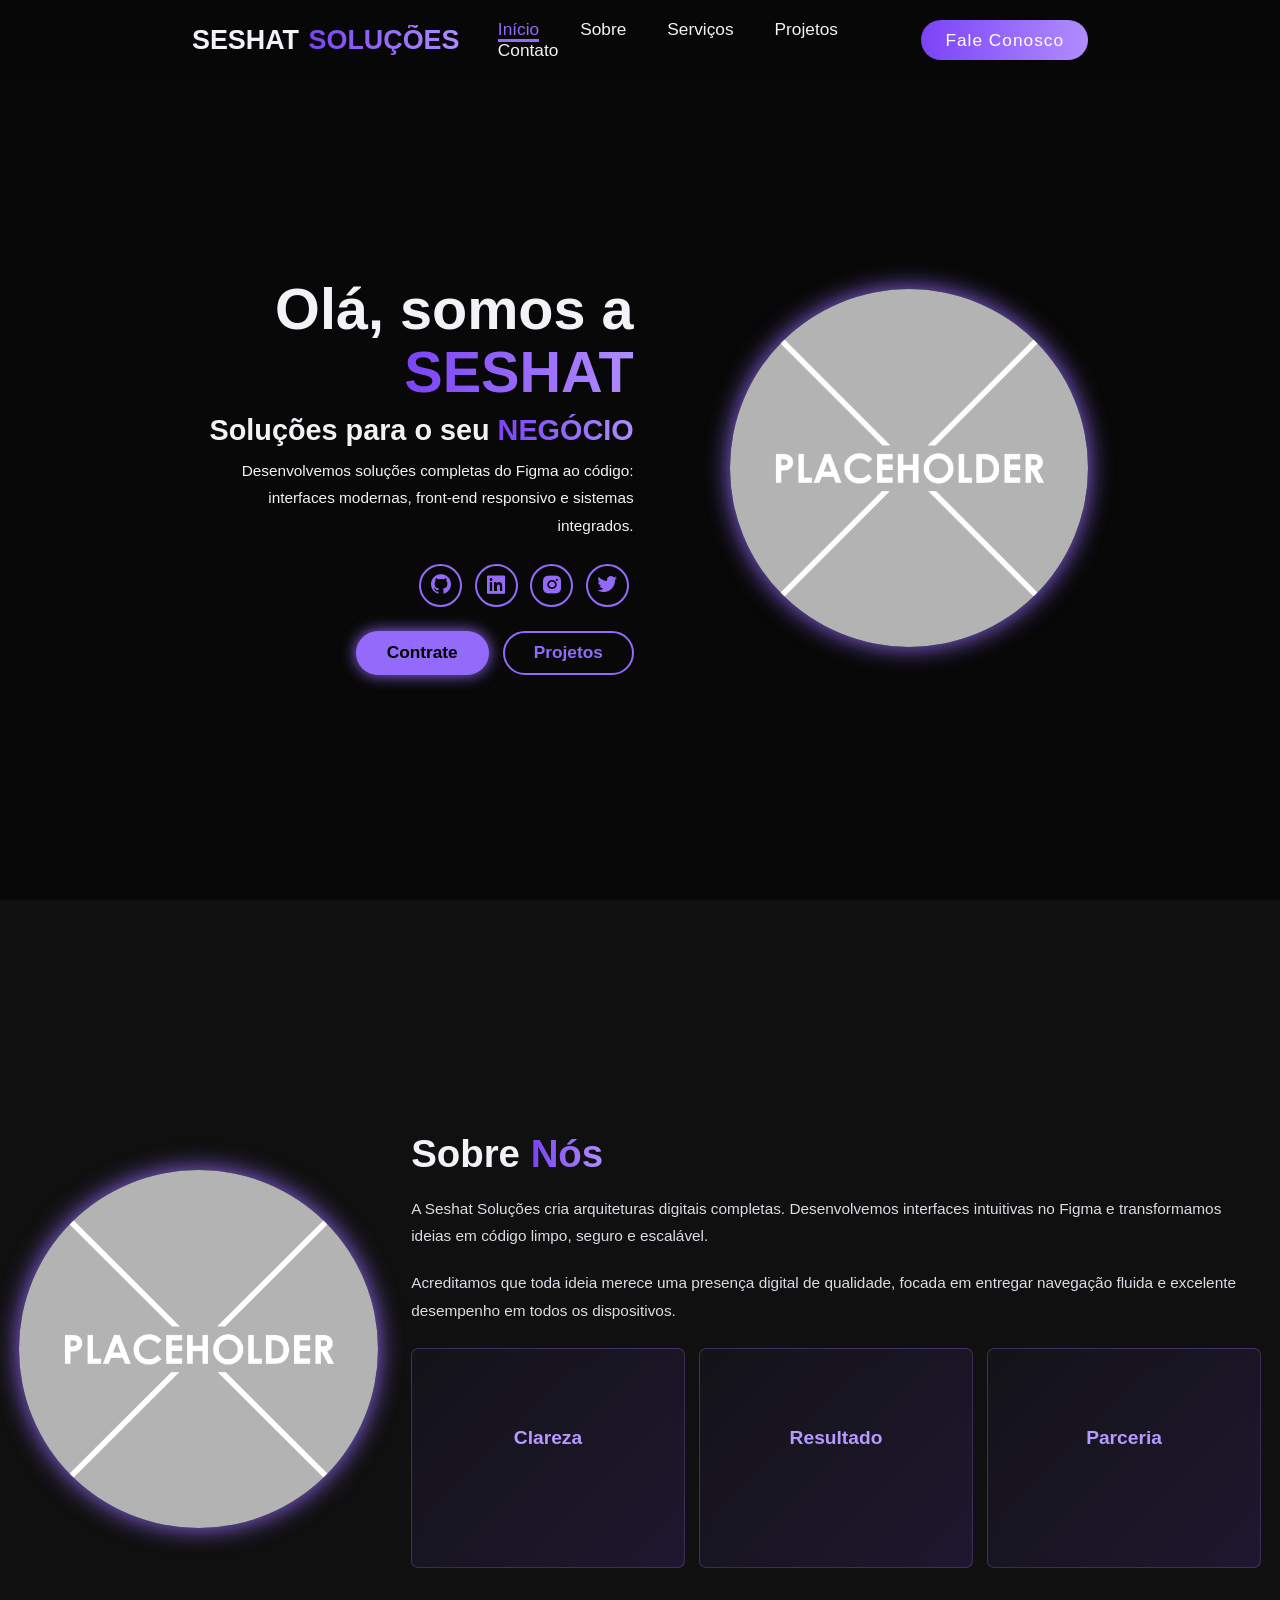
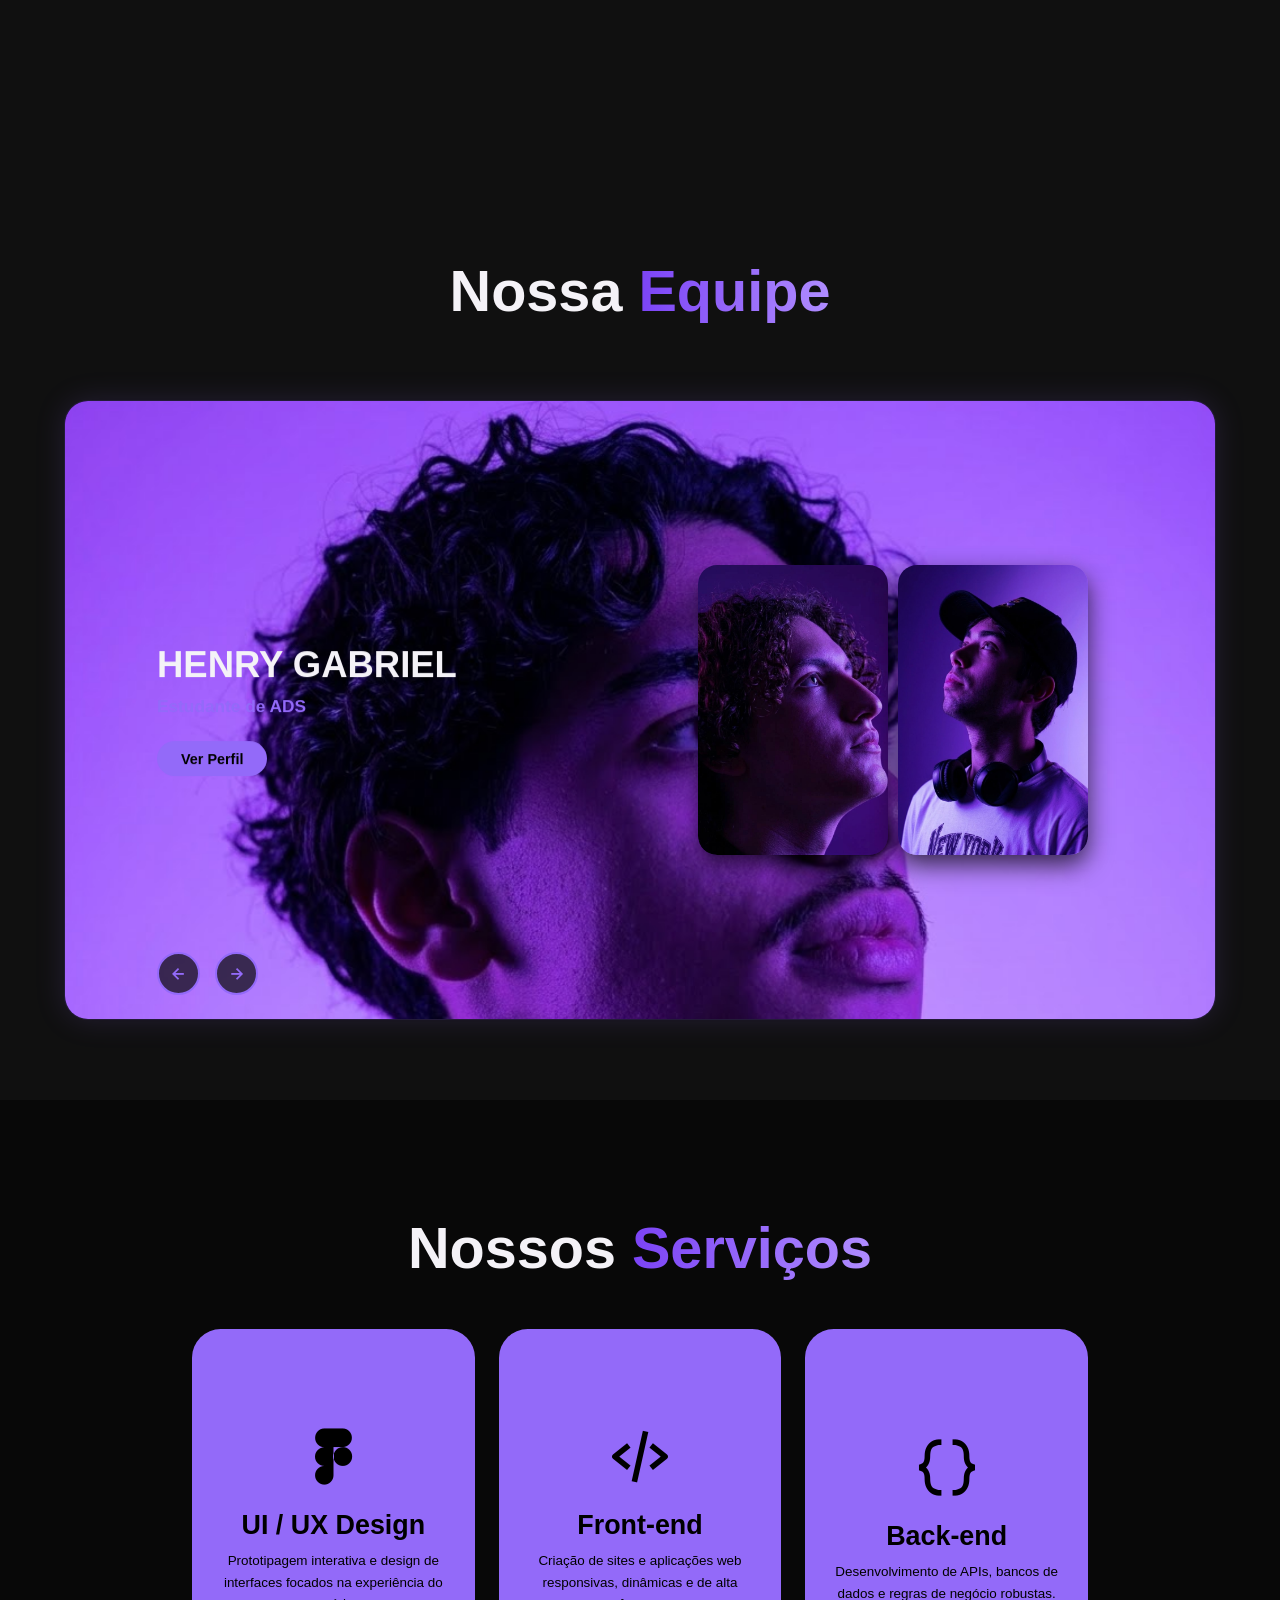
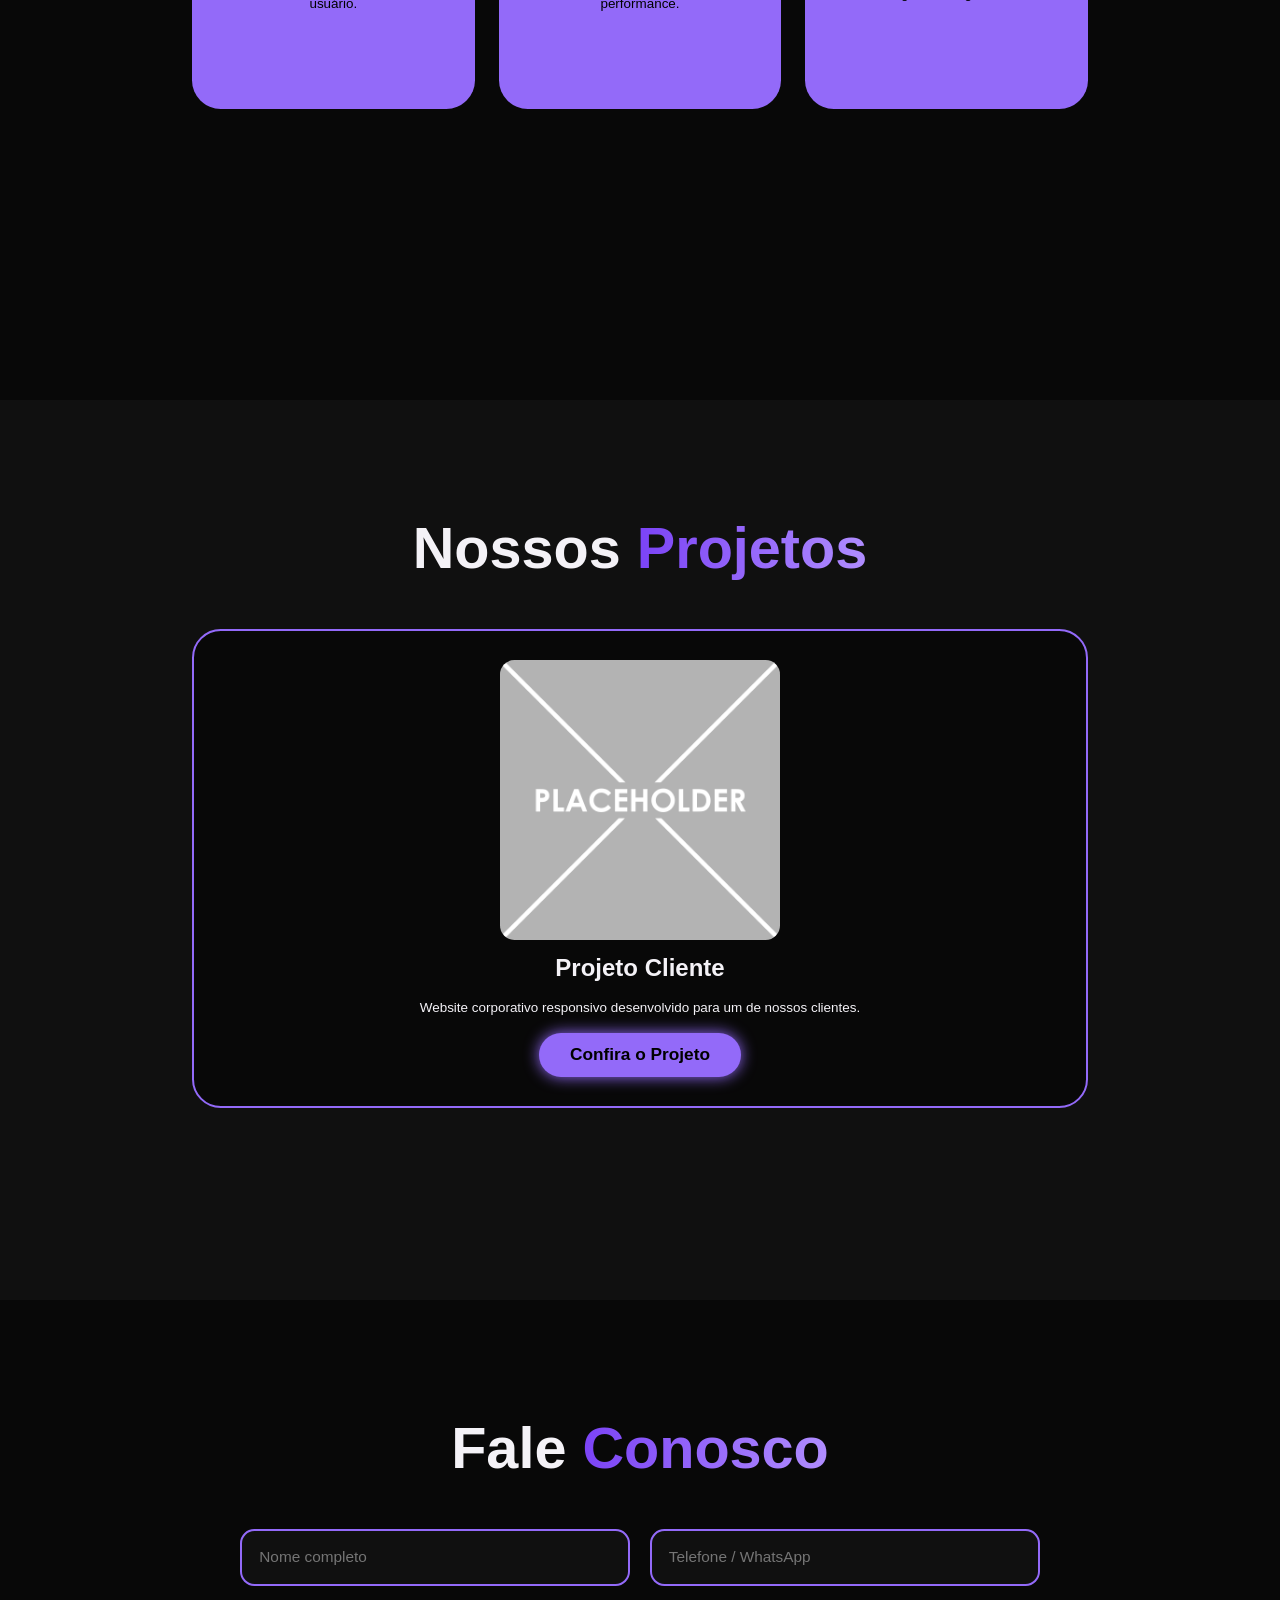
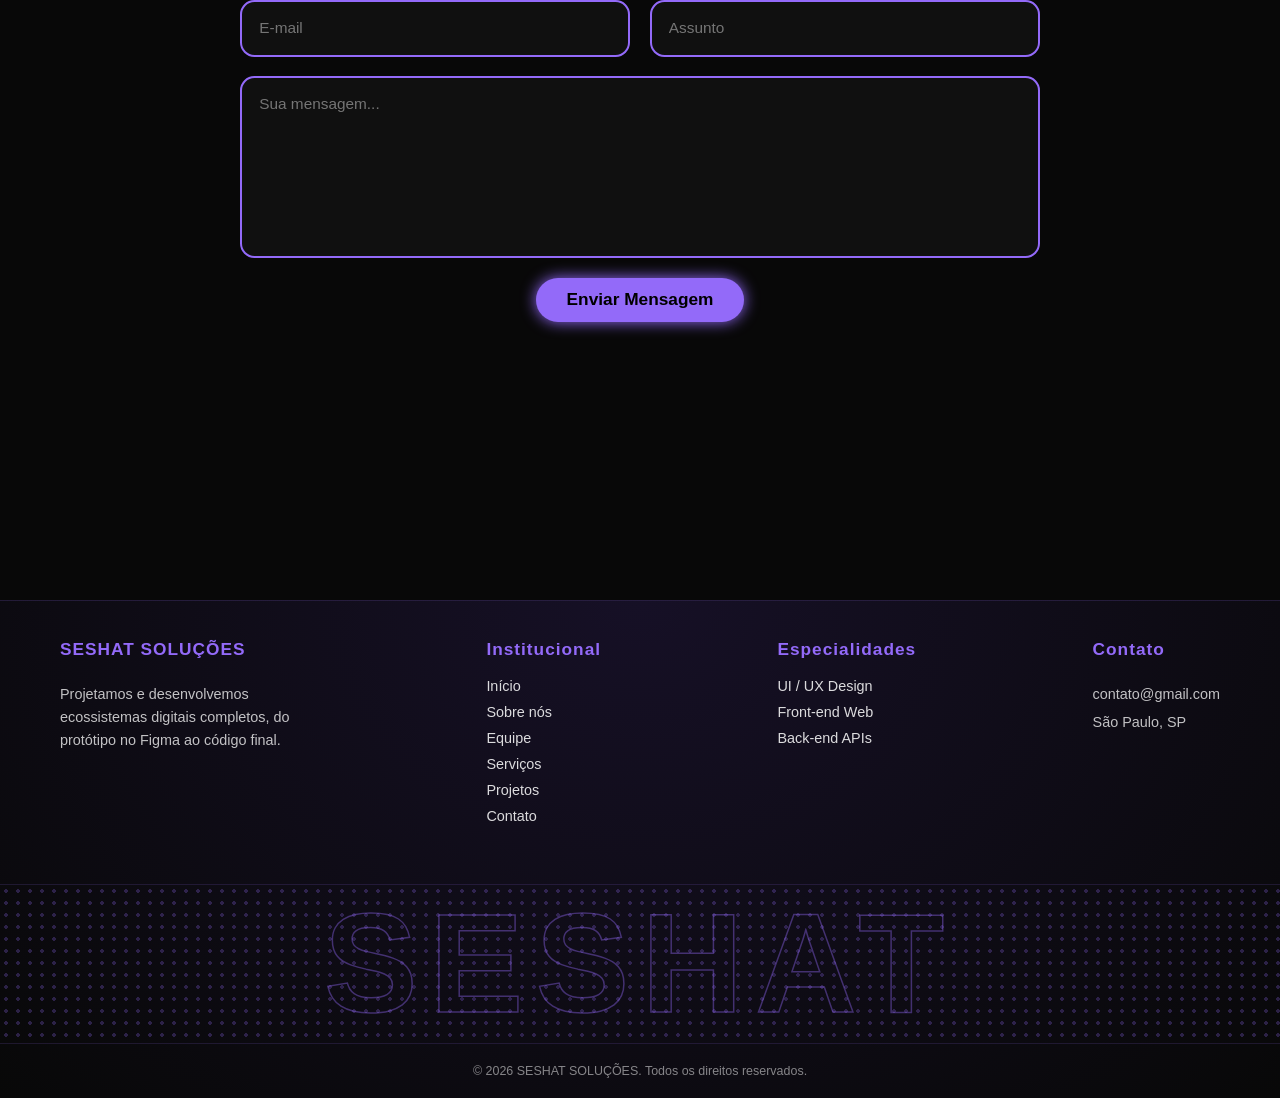
==== commit 90364f46: "ajustando equipe e sobre nós" ====
--- a/index.html
+++ b/index.html
@@ -59,10 +59,25 @@
         </div>
 
         <div class="about-content">
-            <h2>Sobre <span>Nós</span></h2>
-            <p>A Seshat Soluções cria arquiteturas digitais completas. Desenvolvemos interfaces intuitivas no Figma e
-                transformamos ideias em código limpo, seguro e escalável.</p>
-            <a href="#services" class="btn">Saiba Mais</a>
+            <h2 class="about__title">Sobre <span>Nós</span></h2>
+
+            <p class="about__text">A Seshat Soluções cria arquiteturas digitais completas. Desenvolvemos interfaces intuitivas no Figma e transformamos ideias em código limpo, seguro e escalável.</p>
+            <p class="about__text">Acreditamos que toda ideia merece uma presença digital de qualidade, focada em entregar navegação fluida e excelente desempenho em todos os dispositivos.</p>
+
+            <div class="about__mini-cards">
+                <div class="mini-card" tabindex="0">
+                    <h3>Clareza</h3>
+                    <p>Um site fácil de compreender é um site que cumpre sua função.</p>     
+                </div>
+                <div class="mini-card" tabindex="0">
+                    <h3>Resultado</h3>
+                    <p>Cada decisão de design possui uma justificativa.</p>
+                </div>
+                <div class="mini-card" tabindex="0">
+                    <h3>Parceria</h3>
+                    <p>Atuamos em conjunto com você em todas as etapas.</p>
+                </div>
+            </div>
         </div>
     </section>
 
@@ -73,7 +88,7 @@
 
             <div class="team-slider">
 
-                <article class="team-card" style="background-image: url('Imagens/Placeholder.png');">
+                <article class="team-card" style="background-image: url('Imagens/guilherme\ seshat.jpeg');">
                     <div class="card-content">
                         <h3 class="member-name">Guilherme Bruno</h3>
                         <p class="member-role">Data Engineer</p>
@@ -81,7 +96,7 @@
                     </div>
                 </article>
 
-                <article class="team-card" style="background-image: url('Imagens/Placeholder.png');">
+                <article class="team-card" style="background-image: url('Imagens/henry\ seshat.jpeg');">
                     <div class="card-content">
                         <h3 class="member-name">Henry Gabriel</h3>
                         <p class="member-role">Estudante de ADS</p>
@@ -89,7 +104,7 @@
                     </div>
                 </article>
 
-                <article class="team-card" style="background-image: url('Imagens/Placeholder.png');">
+                <article class="team-card" style="background-image: url('Imagens/pedro\ seshat.jpeg');">
                     <div class="card-content">
                         <h3 class="member-name">Pedro Berbem</h3>
                         <p class="member-role">Estudante de ADS</p>
@@ -97,7 +112,7 @@
                     </div>
                 </article>
 
-                <article class="team-card" style="background-image: url('Imagens/Placeholder.png');">
+                <article class="team-card" style="background-image: url('Imagens/renan\ seshat.jpeg');">
                     <div class="card-content">
                         <h3 class="member-name">Renan</h3>
                         <p class="member-role">Professor de Educação Física</p>
@@ -228,6 +243,7 @@
     </footer>
 
     <script src="JS/script.js"></script>
+    <script src="https://vlibras.gov.br/app/vlibras-plugin.js"></script>
 </body>
 
 </html>
--- a/CSS/style.css
+++ b/CSS/style.css
@@ -3,7 +3,7 @@
     padding: 0;
     box-sizing: border-box;
     text-decoration: none;
-    scroll-behavior: smooth;   
+    scroll-behavior: smooth;
     font-family: "Poppins", sans-serif;
 }
 
@@ -13,6 +13,20 @@
     --text-color: #ffffff;
     --main-color: #936af9;
     --main-color-gradient: linear-gradient(270deg, #b08dff 0%, #7b43f6 100%);
+
+    /* Cores Principais */
+    --first-color: #936af9;
+    --first-color-light: #b59aff;
+
+    /* Textos */
+    --text-color: #f4f2f7;
+    --text-color-light: #dedbe4;
+
+    /* Cards e Glassmorphism */
+    --card-bg-start: rgba(20, 20, 26, 0.85);
+    --card-bg-end: rgba(55, 35, 95, 0.4);
+    --card-border: rgba(147, 106, 249, 0.3);
+    --card-shadow: rgba(147, 106, 249, 0.25);
 }
 
 html {
@@ -150,7 +164,7 @@
 .home-img img:hover,
 .about-img img:hover {
     box-shadow: 0 0 25px var(--main-color),
-                0 0 50px var(--main-color);
+        0 0 50px var(--main-color);
 }
 
 .social-icons a {
@@ -215,12 +229,15 @@
     display: flex;
     justify-content: center;
     align-items: center;
-    gap: 10rem;
+    gap: 3.5rem;
+    padding: 4rem 2rem;
     background: var(--second-bg-color);
 }
 
+
+
 .about-content h2 {
-    font-size: 6rem;
+    font-size: 4rem;
     text-align: left;
 }
 
@@ -228,6 +245,109 @@
     font-size: 1.6rem;
     line-height: 1.8;
     margin: 2rem 0;
+}
+
+.about__text {
+    color: var(--text-color-light);
+    font-size: 1.05rem;
+    line-height: 1.5;
+    margin-bottom: 0.8rem;
+}
+
+.about__mini-cards {
+    display: flex;
+    gap: 1.5rem;
+    margin-top: 2.5rem;
+    width: 100%;
+}
+
+.mini-card {
+    flex: 1;
+    padding: 2.2rem 1.5rem;
+    min-height: 220px;
+    display: flex;
+    flex-direction: column;
+    align-items: center;
+    justify-content: center;
+    text-align: center;
+    background: linear-gradient(135deg, var(--card-bg-start), var(--card-bg-end));
+    border: 1px solid var(--card-border);
+    border-radius: 0.75rem;
+    backdrop-filter: blur(8px);
+    -webkit-backdrop-filter: blur(8px);
+    transition: transform 0.3s ease, border-color 0.3s ease, box-shadow 0.3s ease;
+    cursor: pointer;
+}
+
+.mini-card:hover {
+    transform: translateY(-5px);
+    border-color: var(--first-color);
+    box-shadow: 0 8px 20px var(--card-shadow);
+}
+
+.mini-card h3 {
+    color: var(--first-color-light);
+    font-size: 2rem;
+    margin-bottom: 0.2rem;
+    transition: transform 0.3s ease;
+}
+
+.mini-card p {
+    color: var(--text-color);
+    font-size: 1.75rem;
+    line-height: 1.35;
+    max-height: 0;
+    opacity: 0;
+    overflow: hidden;
+    transition: max-height 0.3s ease, opacity 0.3s ease, margin 0.3s ease;
+}
+
+.mini-card:hover h3{
+    transform: translateY(-2px);
+}
+
+.mini-card:hover p{
+    max-height: 6rem;
+    margin-top: 0.35rem;
+    opacity: 1;
+}
+
+@media (max-width: 1024px) {
+  .about {
+    flex-direction: column;
+    align-items: center;
+    text-align: center;
+    gap: 2.5rem;
+    padding: 3rem 1.5rem;
+  }
+
+  .about-content,
+  .about__content {
+    width: 100%;
+  }
+
+  .about-content h2 {
+    text-align: center;
+    font-size: 3rem;
+  }
+
+  .about__mini-cards {
+    flex-direction: column;
+    width: 100%;
+    gap: 1.2rem;
+  }
+
+  .mini-card {
+    width: 100%;
+    min-height: auto;
+    padding: 1.5rem 1.25rem;
+  }
+
+  .mini-card p {
+    max-height: 10rem;
+    opacity: 1;
+    margin-top: 0.5rem;
+  }
 }
 
 .heading {
@@ -385,14 +505,14 @@
 
 /*FOOTER*/
 
-.footer-container{
+.footer-container {
     width: 100%;
     background: radial-gradient(ellipse at top, #161026 0%, var(--bg-color) 100%);
     padding-top: 4rem;
     border-top: 1px solid rgba(147, 106, 249, 0.2);
 }
 
-.footer-content{
+.footer-content {
     max-width: 1200px;
     margin: 0 auto;
     display: flex;
@@ -402,7 +522,7 @@
     padding: 0px 20px 20px 20px;
 }
 
-.footer-content h4{
+.footer-content h4 {
     font-size: 1.8rem;
     font-weight: 700;
     margin-bottom: 18px;
@@ -413,14 +533,14 @@
 .footer-brand,
 .footer-nav,
 .footer-services,
-.footer-contact{
+.footer-contact {
     max-width: 250px;
     display: flex;
     flex-direction: column;
 }
 
 .footer-brand p,
-.footer-content p{
+.footer-content p {
     color: rgba(255, 255, 255, 0.75);
     font-size: 1.5rem;
     line-height: 1.6;
@@ -428,7 +548,7 @@
 }
 
 .footer-nav a,
-.footer-services a{
+.footer-services a {
     color: rgba(255, 255, 255, 0.85);
     text-decoration: none;
     font-size: 1.5rem;
@@ -438,12 +558,12 @@
 }
 
 .footer-nav a:hover,
-.footer-services a:hover{
+.footer-services a:hover {
     color: var(--main-color);
     transform: translateX(4px);
 }
 
-.footer-grid{
+.footer-grid {
     position: relative;
     height: 160px;
     display: flex;
@@ -457,7 +577,7 @@
     border-bottom: 1px solid rgba(147, 106, 249, 0.15);
 }
 
-.footer-title{
+.footer-title {
     position: absolute;
     inset: 0;
     display: flex;
@@ -472,7 +592,7 @@
     user-select: none;
 }
 
-.glow-dots{
+.glow-dots {
     position: absolute;
     inset: 0;
     pointer-events: none;
@@ -482,7 +602,7 @@
     mask-image: radial-gradient(circle 130px at var(--mouse-x, -200px) var(--mouse-y, -200px), black 0%, transparent 100%);
 }
 
-.footer-bottom{
+.footer-bottom {
     text-align: center;
     font-size: 1.3rem;
     padding: 20px 0;
@@ -491,19 +611,19 @@
 
 /*Equipe*/
 
-.team{
+.team {
     display: flex;
     flex-direction: column;
     align-items: center;
     background: var(--second-bg-color);
-    padding: 10rem 10% 8rem;
-}
-
-.team-container{
+    padding: 6rem 5% 6rem;
+}
+
+.team-container {
     position: relative;
     width: 100%;
-    max-width: 1100px;
-    height: 500px;
+    max-width: 1280px;
+    height: 620px;
     margin-top: 3rem;
     border-radius: 2.5rem;
     background: var(--bg-color);
@@ -512,19 +632,19 @@
     overflow: hidden;
 }
 
-.team-slider{
+.team-slider {
     width: 100%;
     height: 100%;
 }
 
-.team-card{
+.team-card {
     position: absolute;
     top: 50%;
     transform: translateY(-50%);
-    width: 180px;
-    height: 260px;
+    width: 190px;
+    height: 290px;
     border-radius: 2rem;
-    background-position: center;
+    background-position: center 20%;
     background-size: cover;
     box-shadow: 0 10px 25px rgba(0, 0, 0, 0.7);
     transition: all 0.5s ease-in-out;
@@ -533,25 +653,26 @@
 
 
 .team-card:nth-child(1),
-.team-card:nth-child(2){
+.team-card:nth-child(2) {
     top: 0;
     left: 0;
     width: 100%;
     height: 100%;
     transform: none;
     border-radius: 0;
-}
-
-.team-card:nth-child(1){
+    background-position: center 15%
+}
+
+.team-card:nth-child(1) {
     z-index: 0;
 }
 
-.team-card:nth-child(3){
+.team-card:nth-child(3) {
     left: 55%;
     z-index: 2;
 }
 
-.team-card:nth-child(4){
+.team-card:nth-child(4) {
     left: calc(55% + 200px);
     z-index: 2;
 }
@@ -562,13 +683,13 @@
     pointer-events: none;
 }
 
-.card-content{
+.card-content {
     position: absolute;
     top: 50%;
     left: 8%;
     transform: translateY(-50%);
     display: none;
-    max-width: 400px;
+    max-width: 480px;
     color: var(--text-color);
     z-index: 3;
 }
@@ -577,7 +698,7 @@
     display: block;
 }
 
-.member-name{
+.member-name {
     font-size: 3.8rem;
     font-weight: 800;
     text-transform: uppercase;
@@ -585,7 +706,7 @@
     animation: fadeUp 0.8s ease-in-out forwards;
 }
 
-.member-role{
+.member-role {
     font-size: 1.8rem;
     color: var(--main-color);
     margin: 1rem 0 2.5rem;
@@ -593,7 +714,7 @@
     animation: fadeUp 0.8s ease-in-out 0.2s forwards;
 }
 
-.btn-profile{
+.btn-profile {
     display: inline-block;
     padding: 1rem 2.5rem;
     border-radius: 3rem;
@@ -606,12 +727,12 @@
     animation: fadeUp 0.8s ease-in-out 0.4s forwards;
 }
 
-.btn-profile:hover{
+.btn-profile:hover {
     transform: scale(1.05);
     box-shadow: 0 0 20px var(--main-color);
 }
 
-.slider-controls{
+.slider-controls {
     position: absolute;
     bottom: 2.5rem;
     left: 8%;
@@ -620,7 +741,7 @@
     z-index: 10;
 }
 
-.slider-controls button{
+.slider-controls button {
     width: 4.5rem;
     height: 4.5rem;
     border: 2px solid var(--main-color);
@@ -641,13 +762,14 @@
     transform: scale(1.1);
 }
 
-@keyframes fadeUp{
-    from{
+@keyframes fadeUp {
+    from {
         opacity: 0;
         transform: translateY(30px);
         filter: blur(10px);
     }
-    to{
+
+    to {
         opacity: 1;
         transform: translateY(0);
         filter: blur(0);
@@ -659,7 +781,7 @@
 /* 1. TABLETS E TELAS MÉDIAS (Até 1024px) */
 @media (max-width: 1024px) {
     html {
-        font-size: 55%; 
+        font-size: 55%;
     }
 
     section {
@@ -690,7 +812,7 @@
         font-size: 50%;
     }
 
-    
+
     #menu-icon {
         display: block;
     }
@@ -721,7 +843,7 @@
     }
 
     .gradient-btn {
-        display: none; 
+        display: none;
     }
 
     /* Hero / Home Section */
@@ -747,7 +869,7 @@
 
     .team-card:nth-child(3),
     .team-card:nth-child(4) {
-        display: none; 
+        display: none;
     }
 
     .card-content {
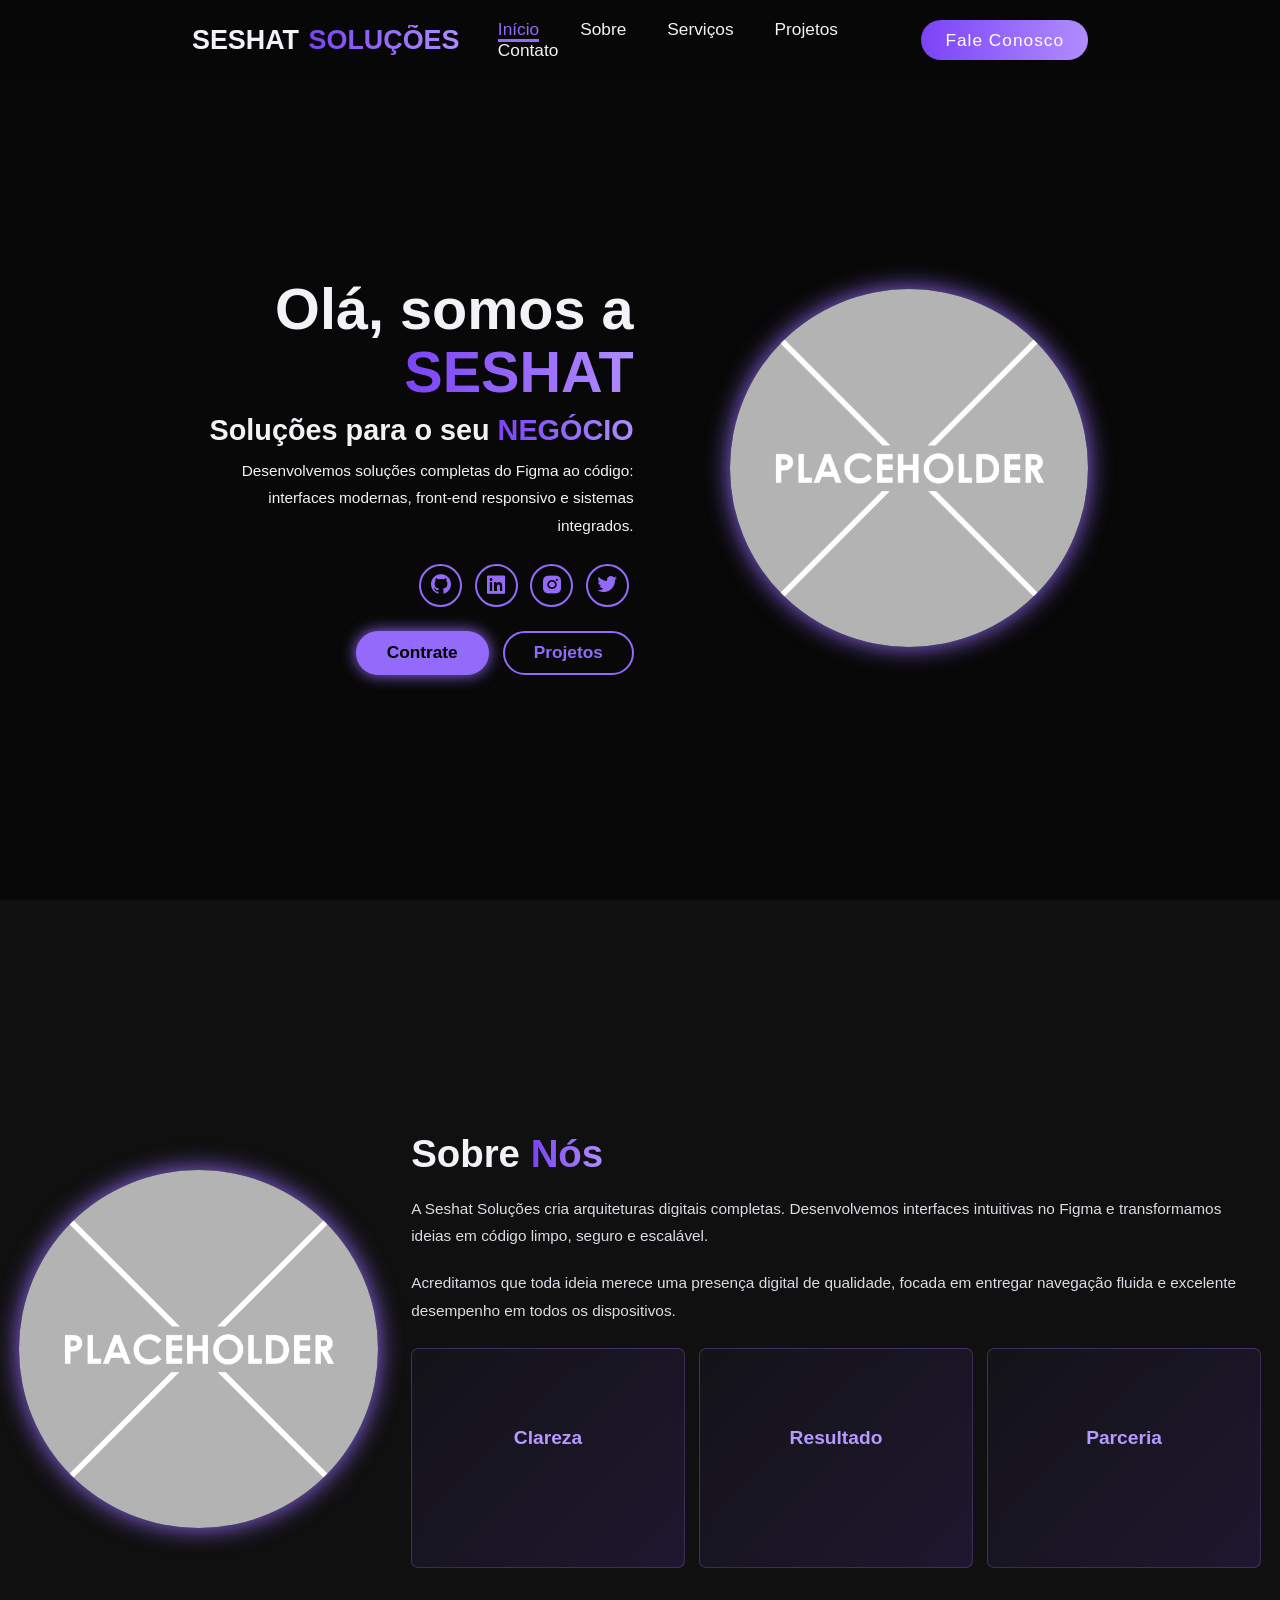
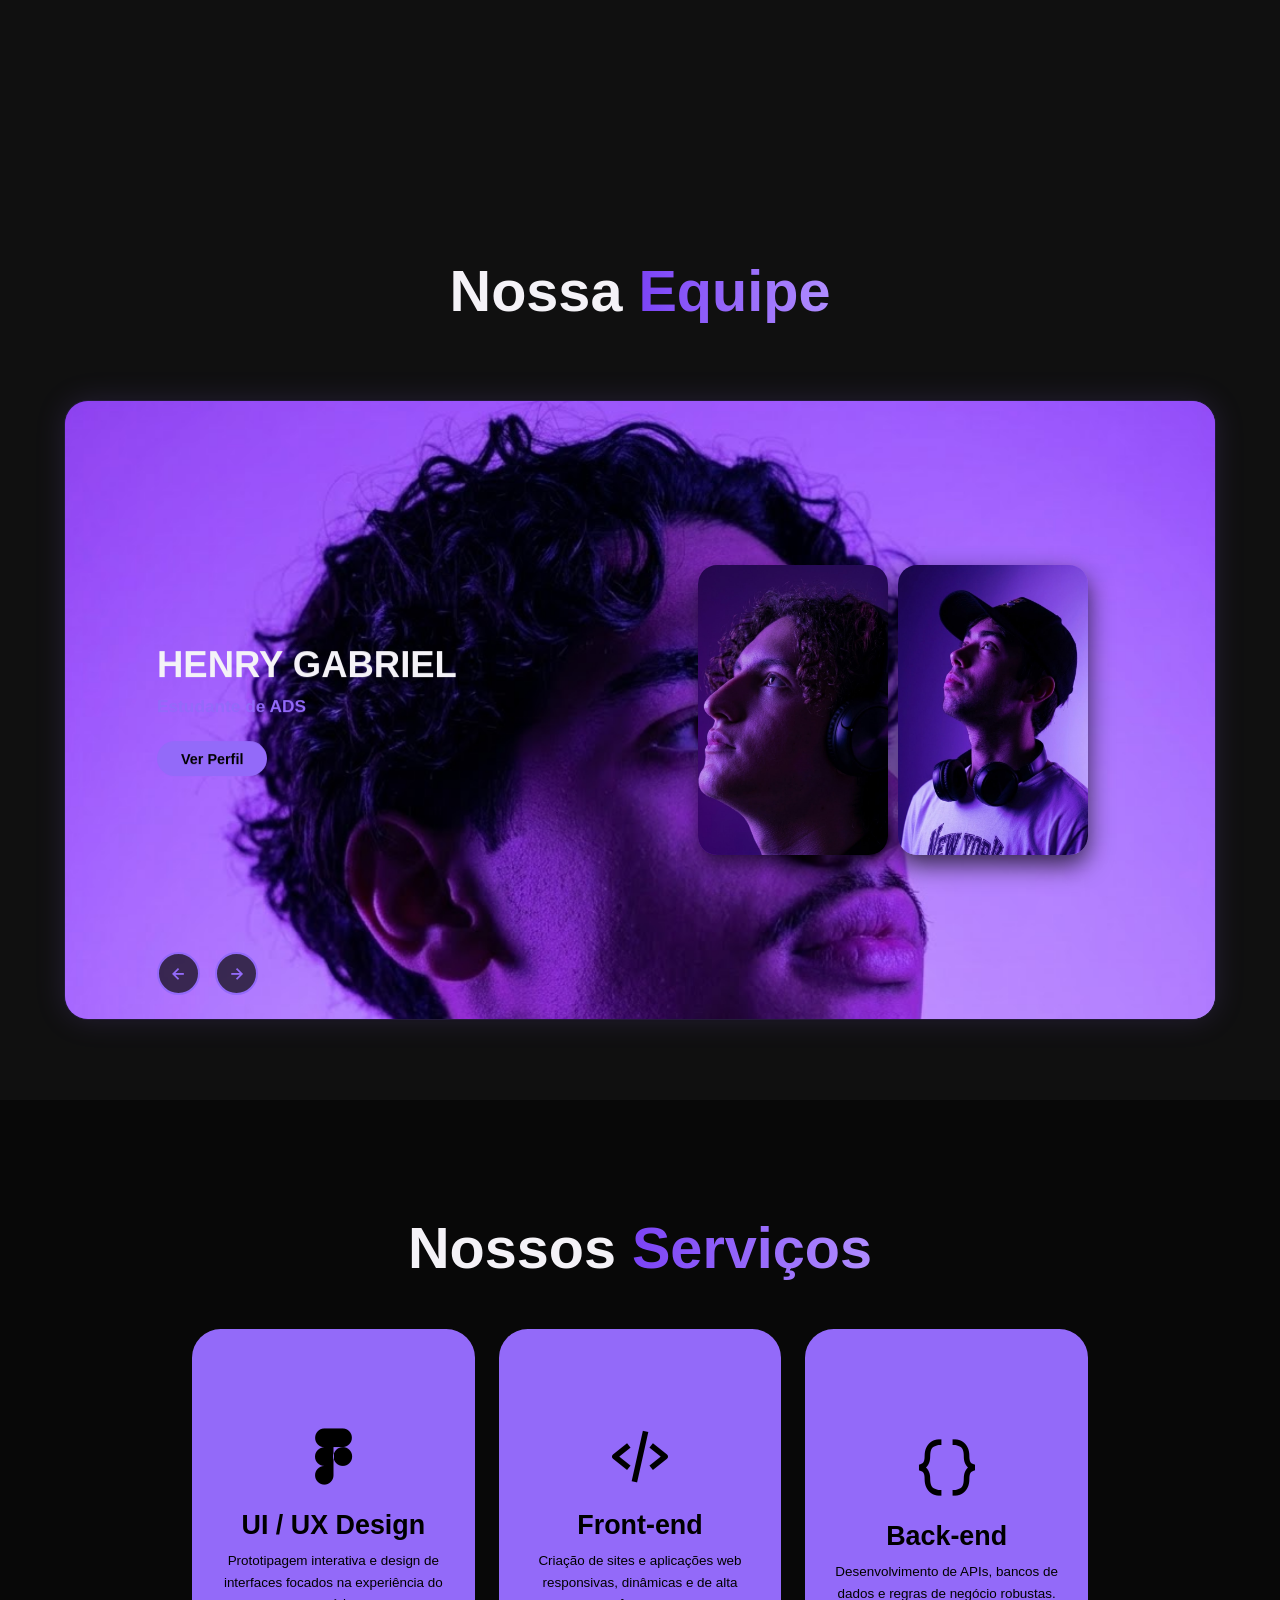
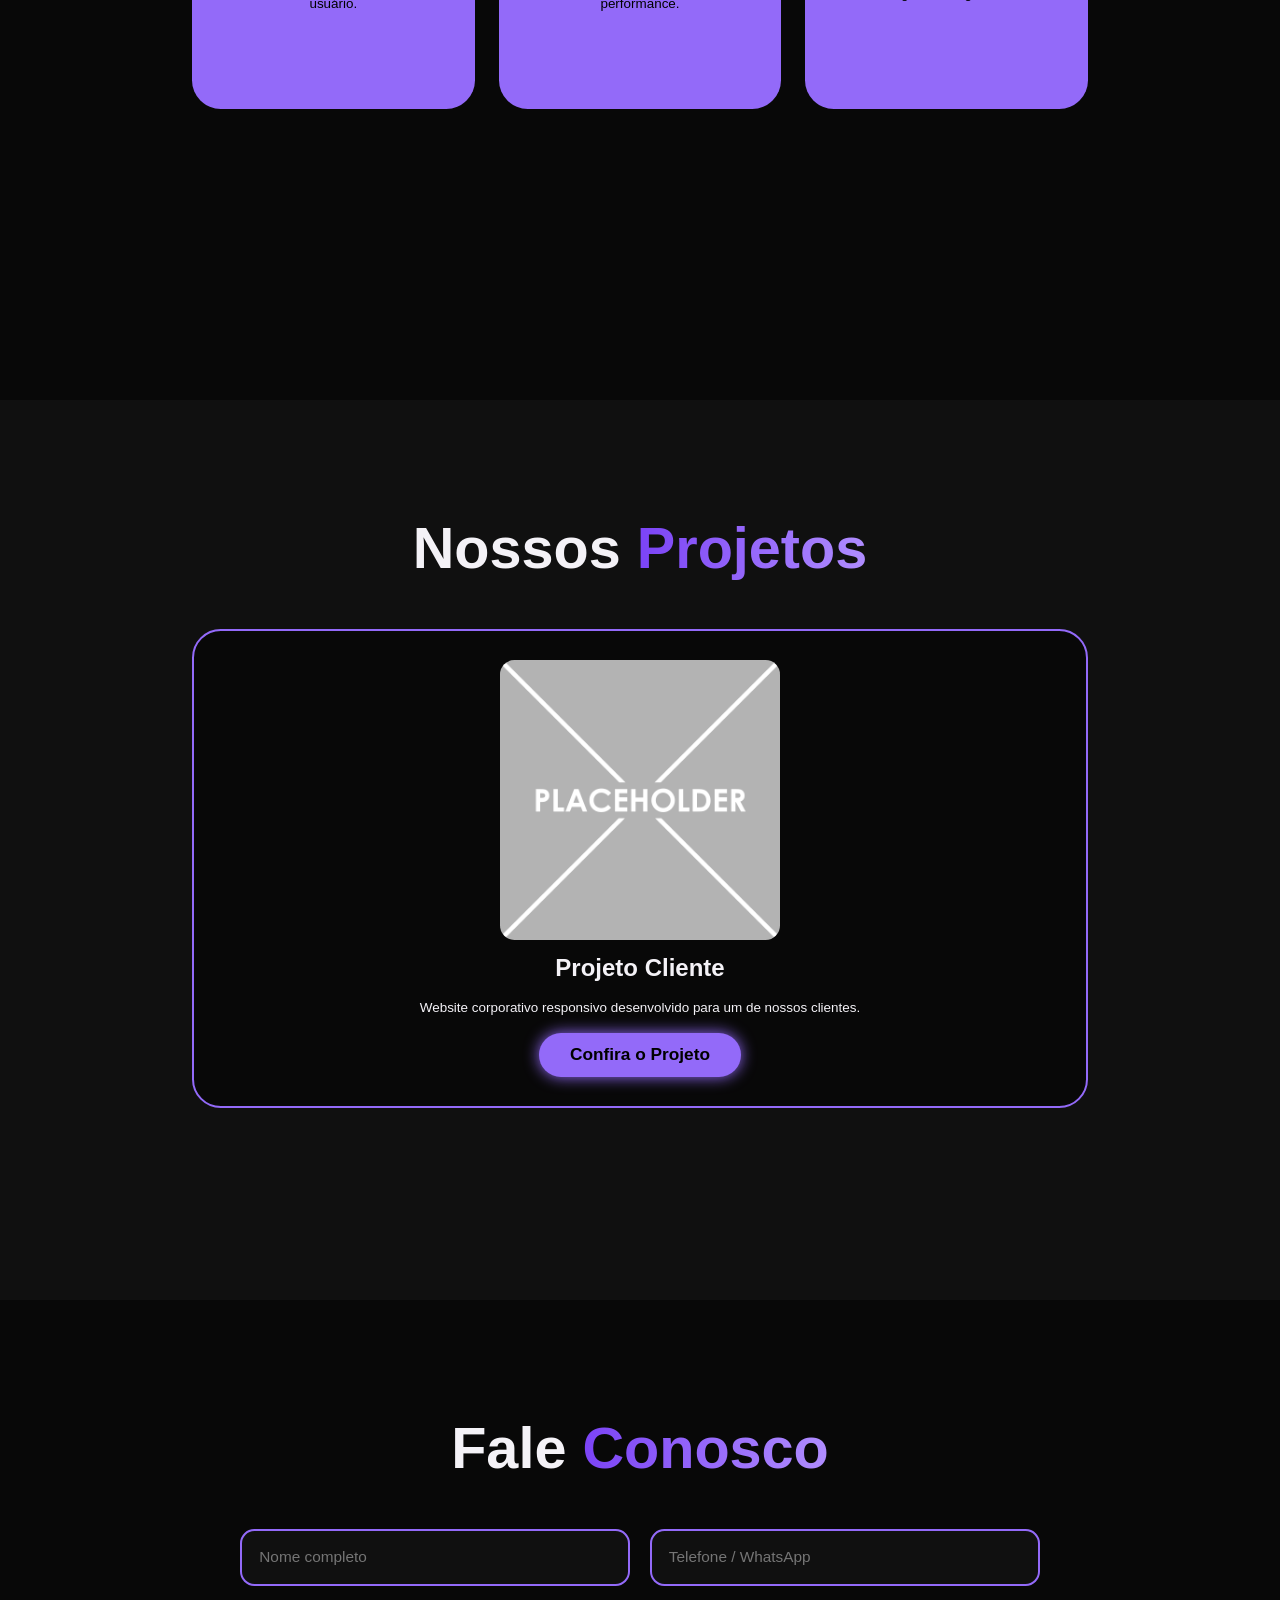
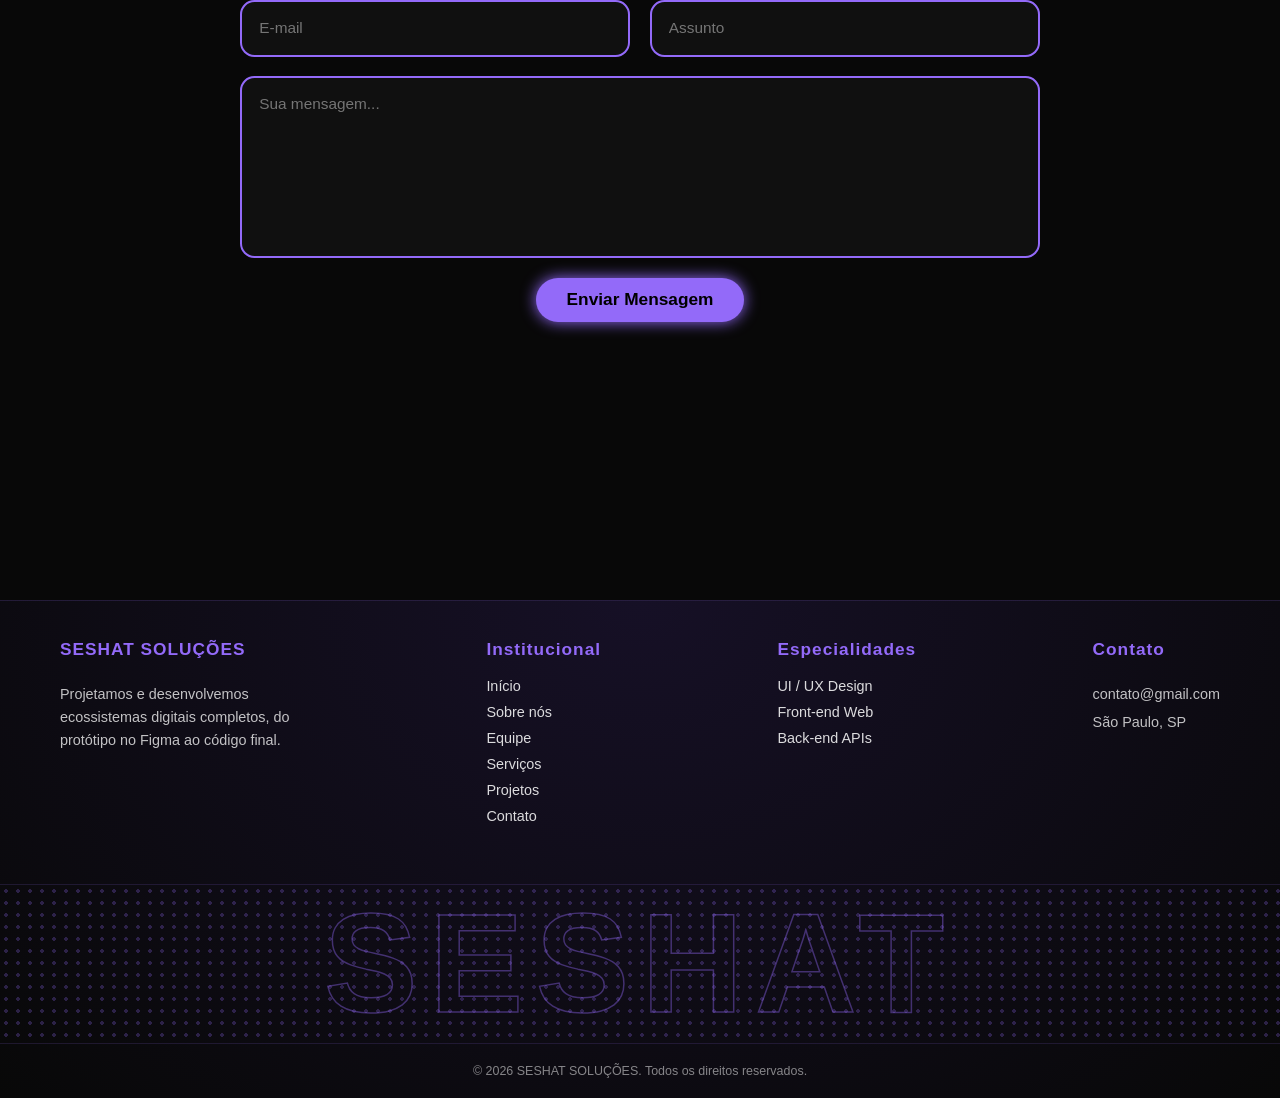
==== commit a0f3fa9e: "inicio da formatação dos perfis individuais" ====
--- a/index.html
+++ b/index.html
@@ -88,7 +88,7 @@
 
             <div class="team-slider">
 
-                <article class="team-card" style="background-image: url('Imagens/guilherme\ seshat.jpeg');">
+                <article class="team-card" style="background-image: url('Imagens/guilherme-equipe.jfif');">
                     <div class="card-content">
                         <h3 class="member-name">Guilherme Bruno</h3>
                         <p class="member-role">Data Engineer</p>
@@ -104,7 +104,7 @@
                     </div>
                 </article>
 
-                <article class="team-card" style="background-image: url('Imagens/pedro\ seshat.jpeg');">
+                <article class="team-card" style="background-image: url('Imagens/pedroberbem.jfif');">
                     <div class="card-content">
                         <h3 class="member-name">Pedro Berbem</h3>
                         <p class="member-role">Estudante de ADS</p>
--- a/CSS/style.css
+++ b/CSS/style.css
@@ -294,7 +294,7 @@
 
 .mini-card p {
     color: var(--text-color);
-    font-size: 1.75rem;
+    font-size: 1.5rem;
     line-height: 1.35;
     max-height: 0;
     opacity: 0;
@@ -918,4 +918,60 @@
         width: 100%;
         text-align: center;
     }
-}+}
+
+/*slider skills*/
+@keyframes slide {
+  from {
+    transform: translateX(0);
+  }
+  to {
+    transform: translateX(-100%);
+  }
+}
+
+.logos {
+  overflow: hidden;
+  padding: 60px 0;
+  background: var(--text-color-light);
+  white-space: nowrap;
+  position: relative;
+  display: flex;
+}
+
+.logos:before,
+.logos:after {
+  position: absolute;
+  top: 0;
+  width: 250px;
+  height: 100%;
+  content: "";
+  z-index: 2;
+  pointer-events: none;
+}
+
+.logos:before {
+  left: 0;
+  background: linear-gradient(to left, rgba(255, 255, 255, 0), white);
+}
+
+.logos:after {
+  right: 0;
+  background: linear-gradient(to right, rgba(255, 255, 255, 0), white);
+}
+
+.logos:hover .logos-slide {
+  animation-play-state: paused;
+}
+
+.logos-slide {
+  display: flex;
+  align-items: center;
+  animation: 15s slide infinite linear;
+}
+
+.logos-slide img {
+  height: 50px;
+  margin: 0 40px;
+  flex-shrink: 0
+}
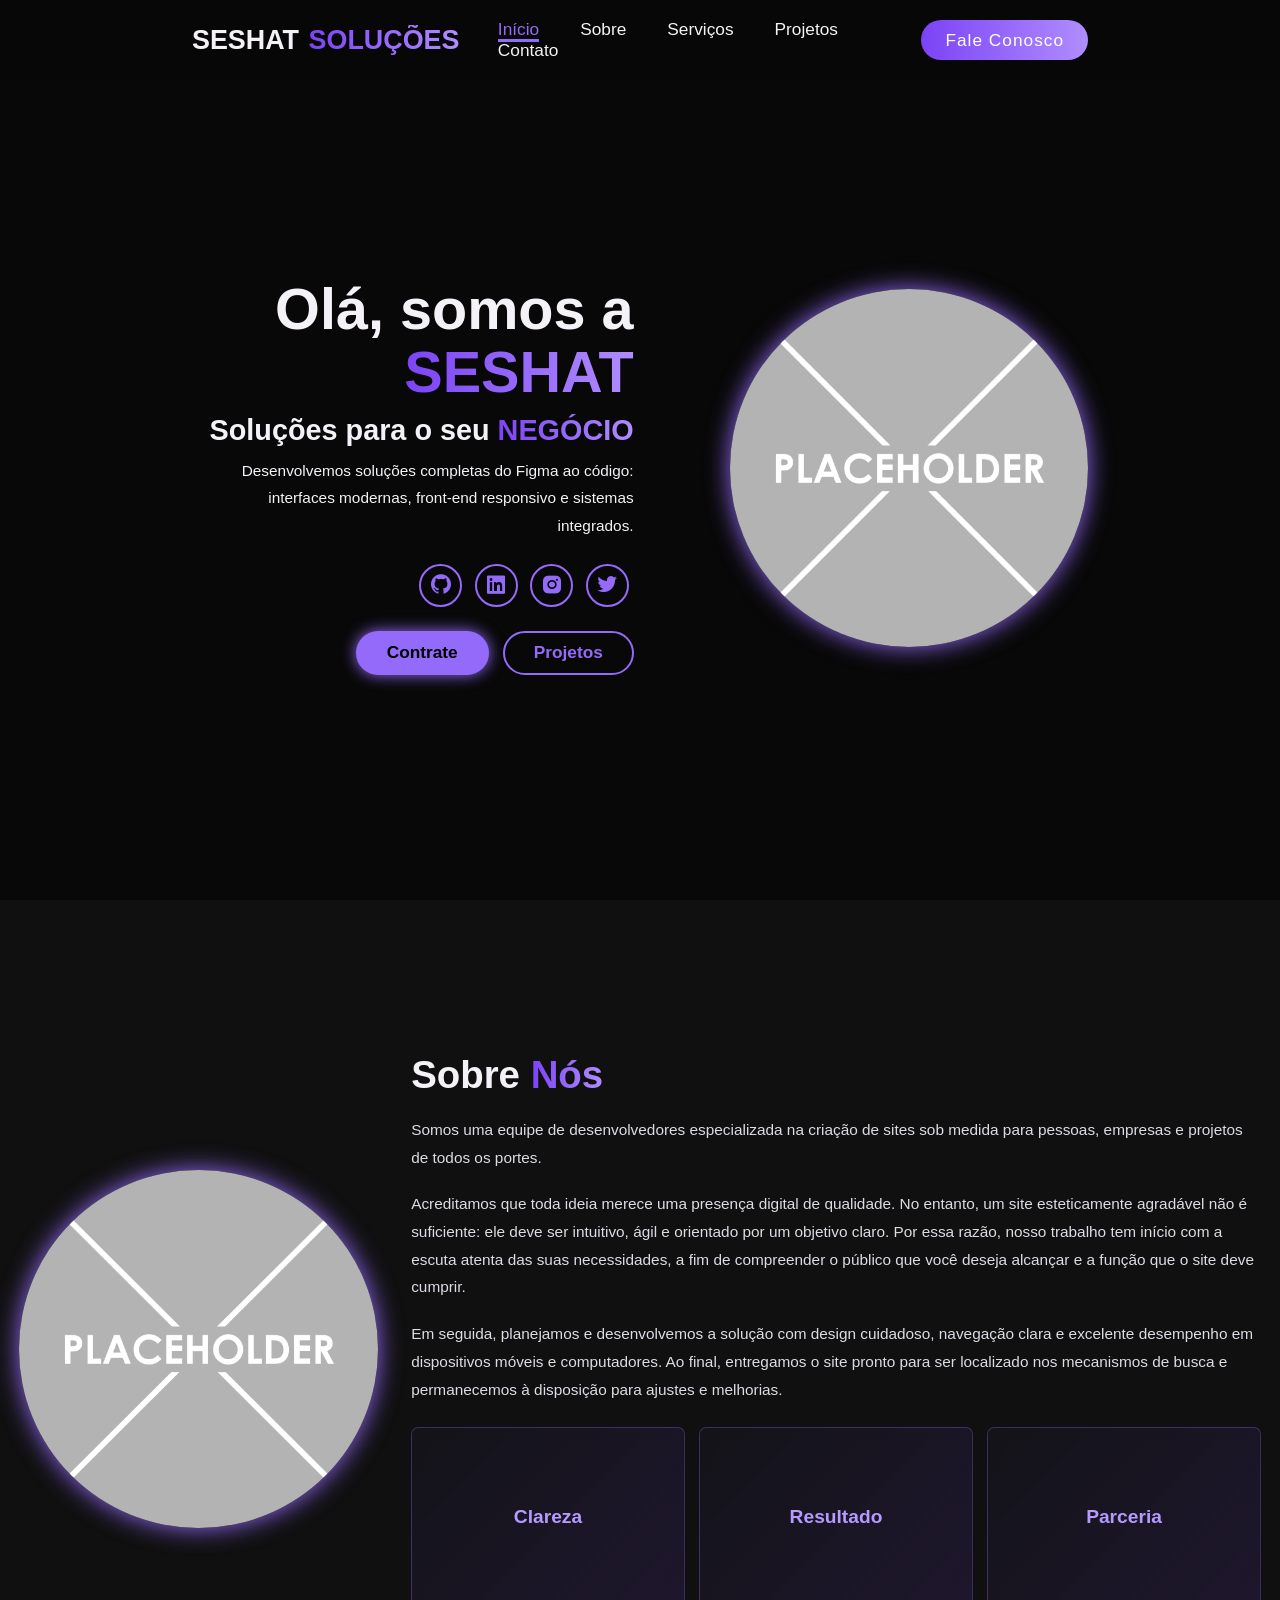
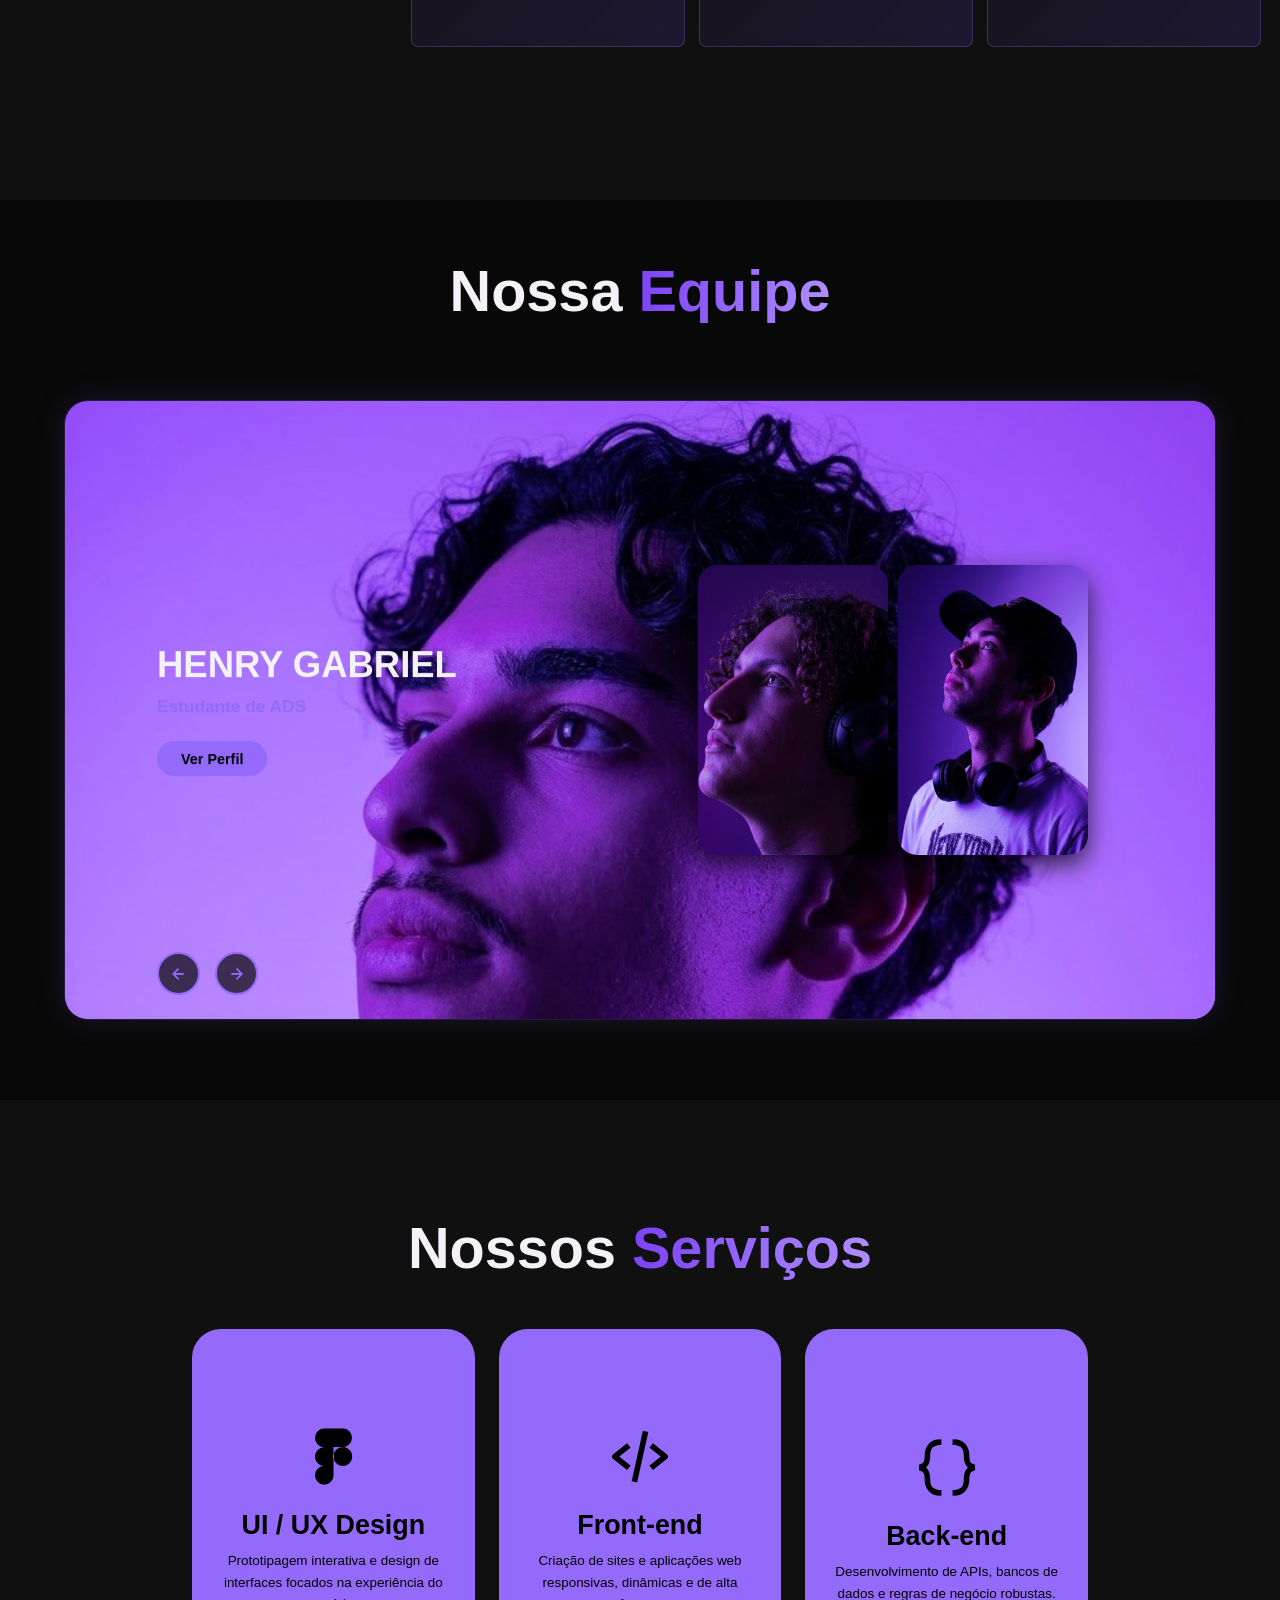
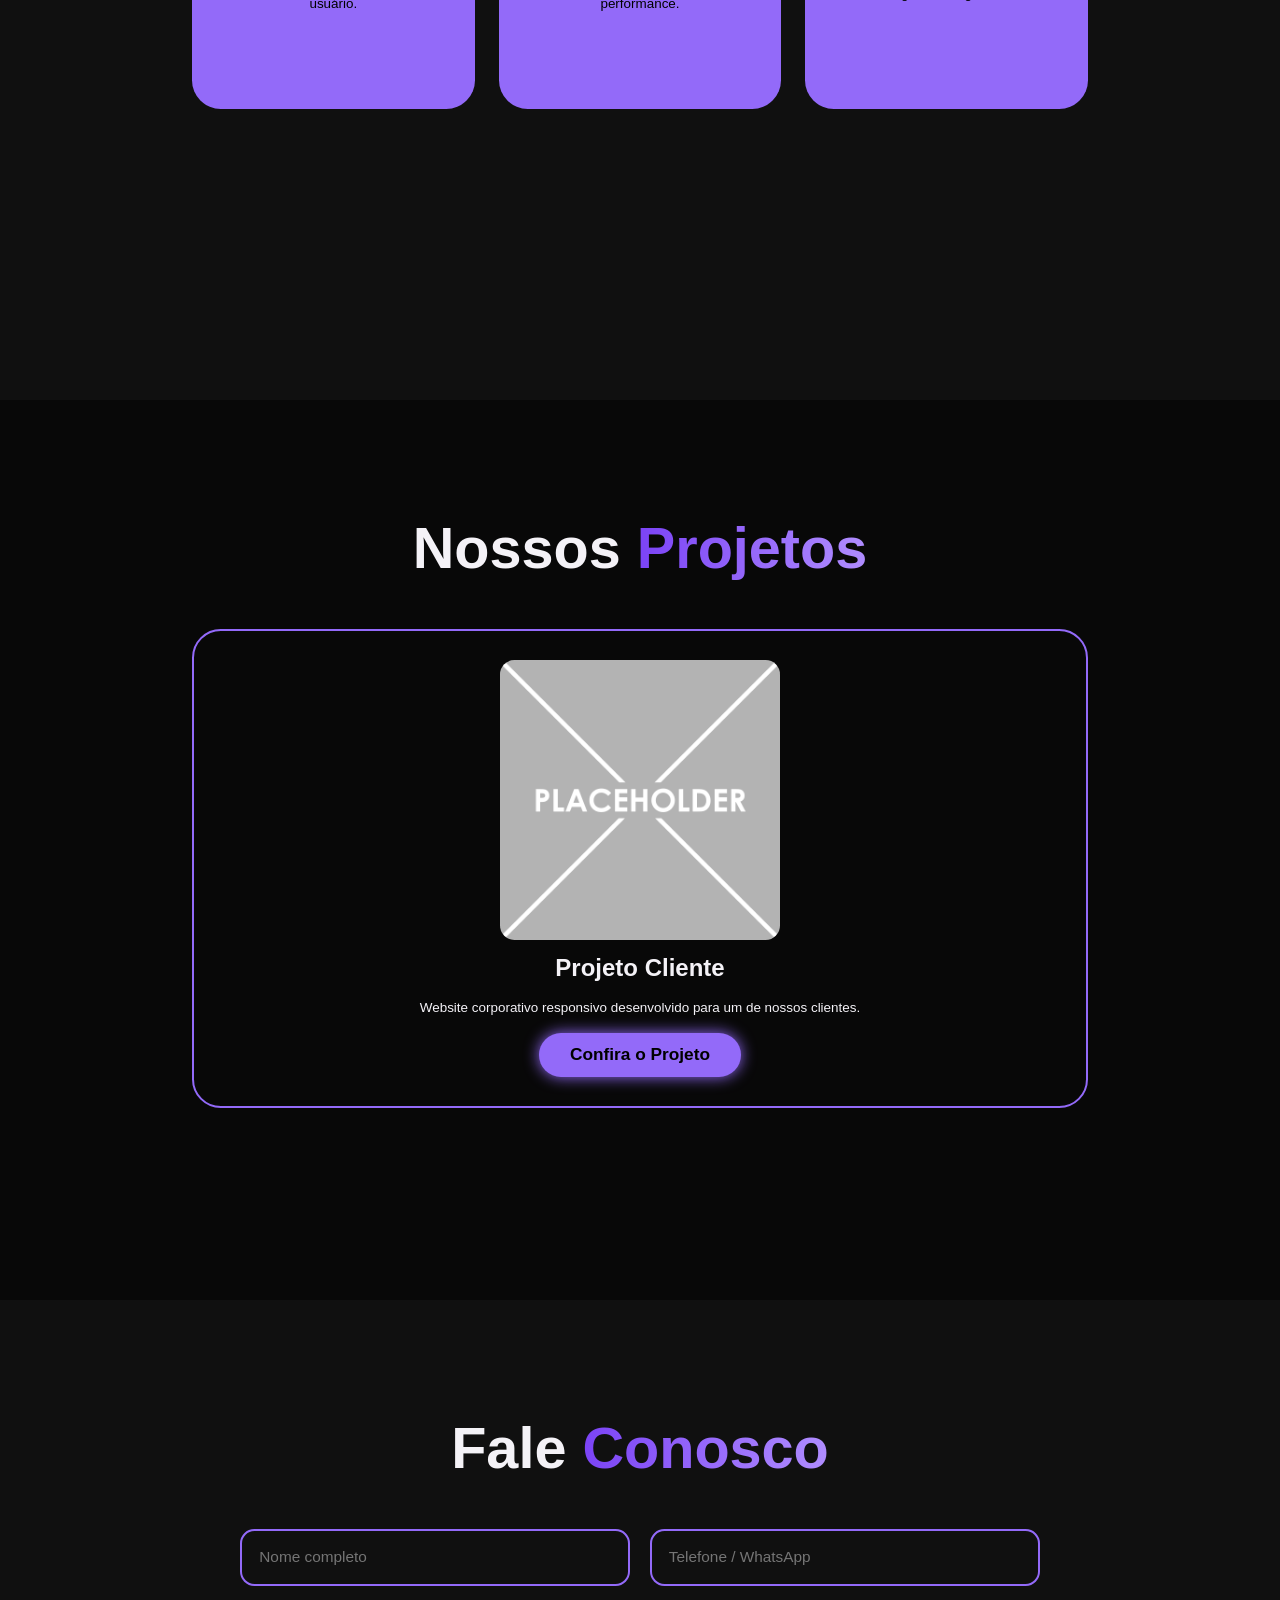
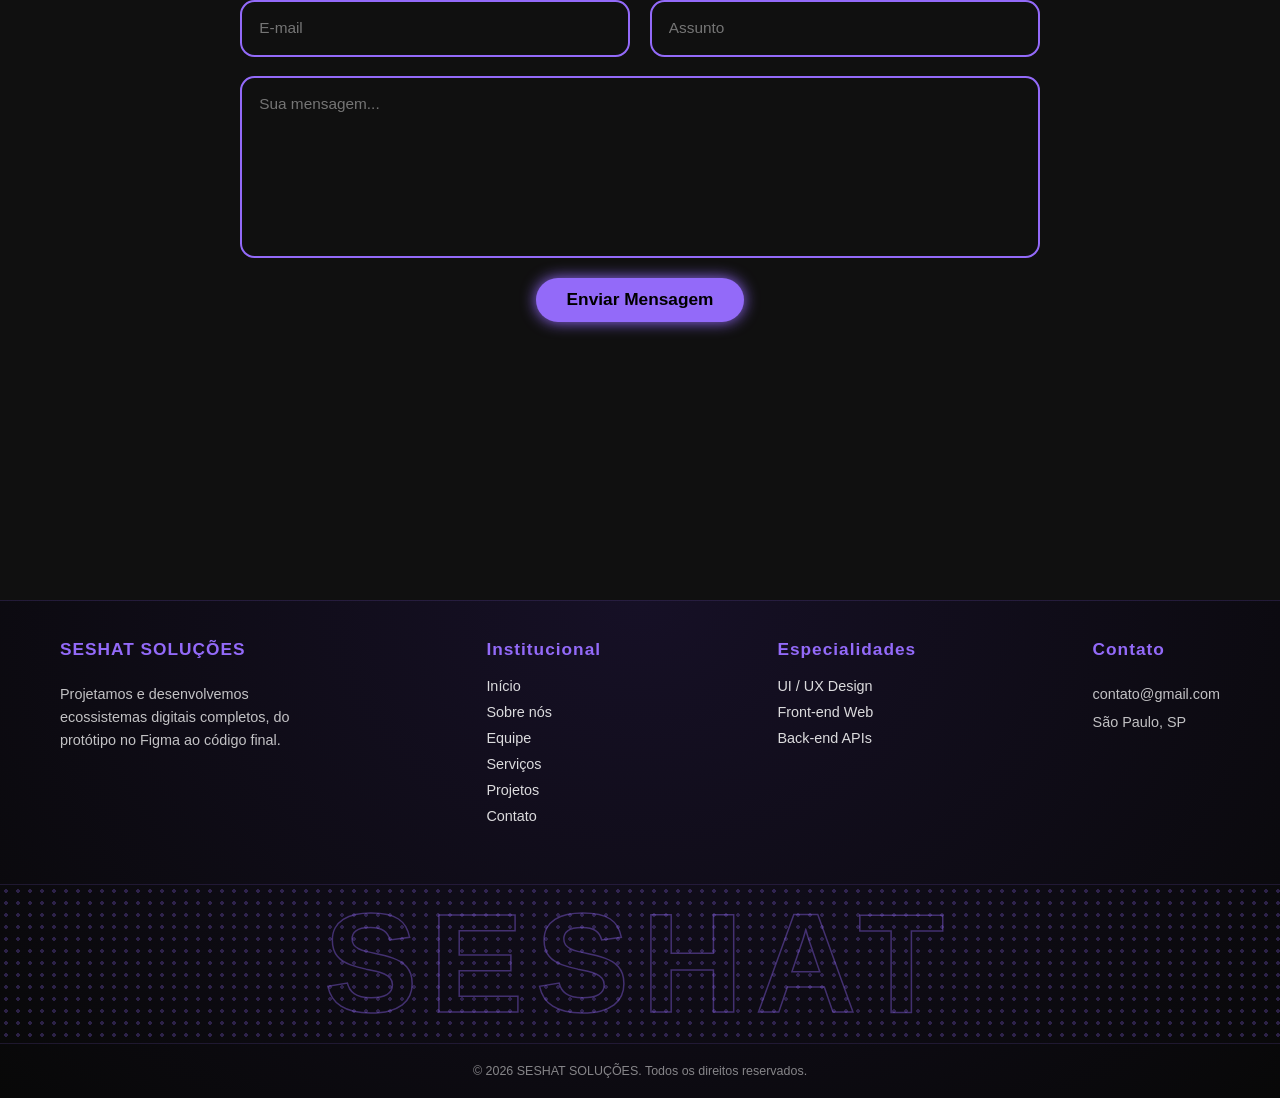
==== commit 32a1b618: "Site pré Finalizado" ====
--- a/index.html
+++ b/index.html
@@ -61,13 +61,28 @@
         <div class="about-content">
             <h2 class="about__title">Sobre <span>Nós</span></h2>
 
-            <p class="about__text">A Seshat Soluções cria arquiteturas digitais completas. Desenvolvemos interfaces intuitivas no Figma e transformamos ideias em código limpo, seguro e escalável.</p>
-            <p class="about__text">Acreditamos que toda ideia merece uma presença digital de qualidade, focada em entregar navegação fluida e excelente desempenho em todos os dispositivos.</p>
+            <p class="about__text">
+                Somos uma equipe de desenvolvedores especializada na criação de sites sob medida para pessoas, empresas
+                e projetos de todos os portes.
+            </p>
+
+            <p class="about__text">
+                Acreditamos que toda ideia merece uma presença digital de qualidade. No entanto, um site esteticamente
+                agradável não é suficiente: ele deve ser intuitivo, ágil e orientado por um objetivo claro. Por essa
+                razão, nosso trabalho tem início com a escuta atenta das suas necessidades, a fim de compreender o
+                público que você deseja alcançar e a função que o site deve cumprir.
+            </p>
+
+            <p class="about__text">
+                Em seguida, planejamos e desenvolvemos a solução com design cuidadoso, navegação clara e excelente
+                desempenho em dispositivos móveis e computadores. Ao final, entregamos o site pronto para ser localizado
+                nos mecanismos de busca e permanecemos à disposição para ajustes e melhorias.
+            </p>
 
             <div class="about__mini-cards">
                 <div class="mini-card" tabindex="0">
                     <h3>Clareza</h3>
-                    <p>Um site fácil de compreender é um site que cumpre sua função.</p>     
+                    <p>Um site fácil de compreender é um site que cumpre sua função.</p>
                 </div>
                 <div class="mini-card" tabindex="0">
                     <h3>Resultado</h3>
--- a/CSS/style.css
+++ b/CSS/style.css
@@ -357,7 +357,7 @@
 }
 
 .services {
-    background-color: var(--bg-color);
+    background-color: var(--second-bg-color);
 }
 
 .services-container {
@@ -411,7 +411,7 @@
 }
 
 .projects {
-    background-color: var(--second-bg-color);
+    background-color: var(--bg-color);
 }
 
 .projects-box {
@@ -455,7 +455,7 @@
 }
 
 .contact {
-    background-color: var(--bg-color);
+    background-color: var(--second-bg-color);
 }
 
 .contact form {
@@ -615,7 +615,7 @@
     display: flex;
     flex-direction: column;
     align-items: center;
-    background: var(--second-bg-color);
+    background: var(--bg-color);
     padding: 6rem 5% 6rem;
 }
 
@@ -932,8 +932,12 @@
 
 .logos {
   overflow: hidden;
-  padding: 60px 0;
-  background: var(--text-color-light);
+  padding: 35px 0;
+  background: var(20, 20, 26, 0.5);
+  border: 1px solid rgba(147, 106, 249, 0.25);
+  border-radius: 1.25rem;
+  backdrop-filter: blur(12px);
+  -webkit-backdrop-filter: blur(12px);
   white-space: nowrap;
   position: relative;
   display: flex;
@@ -943,7 +947,7 @@
 .logos:after {
   position: absolute;
   top: 0;
-  width: 250px;
+  width: 180px;
   height: 100%;
   content: "";
   z-index: 2;
@@ -952,12 +956,12 @@
 
 .logos:before {
   left: 0;
-  background: linear-gradient(to left, rgba(255, 255, 255, 0), white);
+  background: linear-gradient(to right, #080808 0%, transparent 100%);
 }
 
 .logos:after {
   right: 0;
-  background: linear-gradient(to right, rgba(255, 255, 255, 0), white);
+  background: linear-gradient(to left, #080808 0%, transparent 100%);
 }
 
 .logos:hover .logos-slide {
@@ -967,11 +971,19 @@
 .logos-slide {
   display: flex;
   align-items: center;
-  animation: 15s slide infinite linear;
+  animation: 20s slide infinite linear;
 }
 
 .logos-slide img {
-  height: 50px;
-  margin: 0 40px;
-  flex-shrink: 0
-}
+  height: 48px;
+  margin: 0 35px;
+  flex-shrink: 0;
+  filter: brightness(0) invert(1) opacity(0.65);
+  transition: filter 0.3s ease, transform 0.3s ease, opacity 0.3s ease;
+}
+
+.logos-slide img:hover {
+  opacity: 1;
+  transform: scale(1.15);
+  filter: brightness(0) invert(1) drop-shadow(0 0 10px var(--first-color, #936af9));
+}
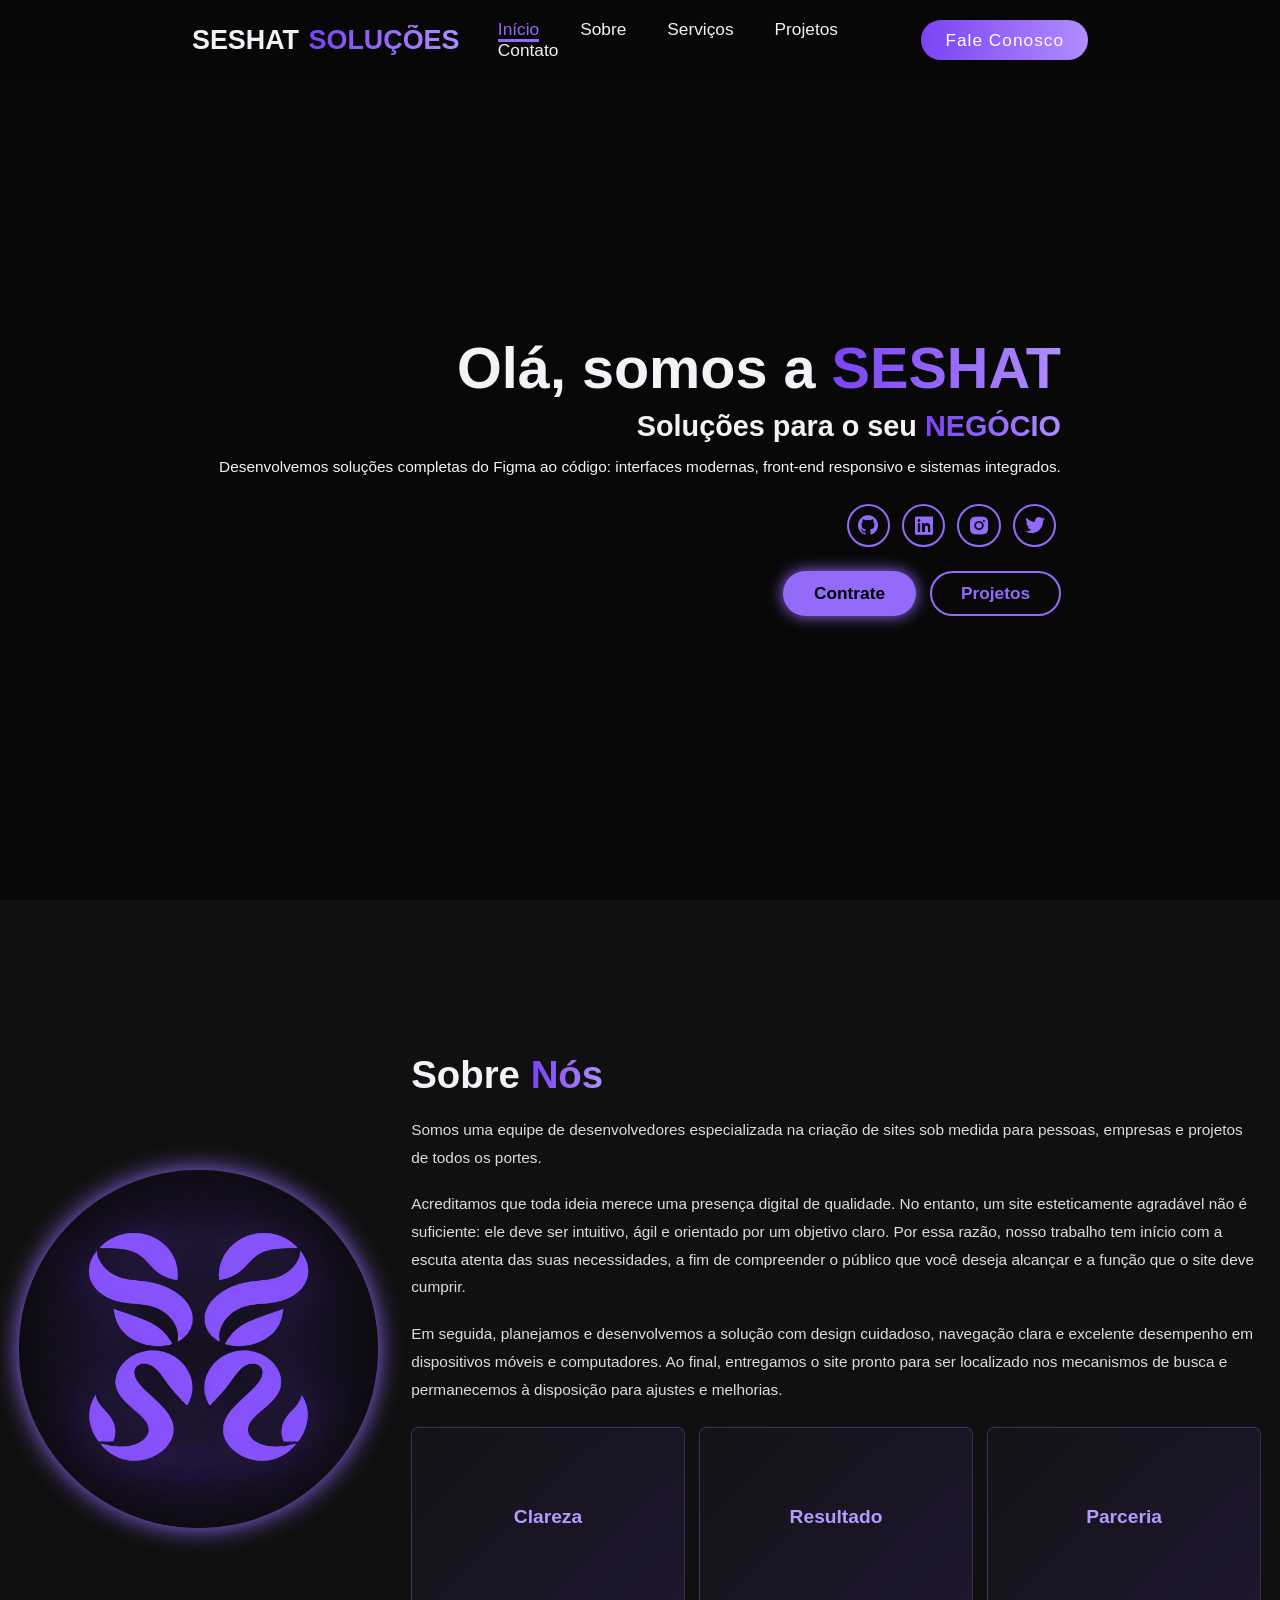
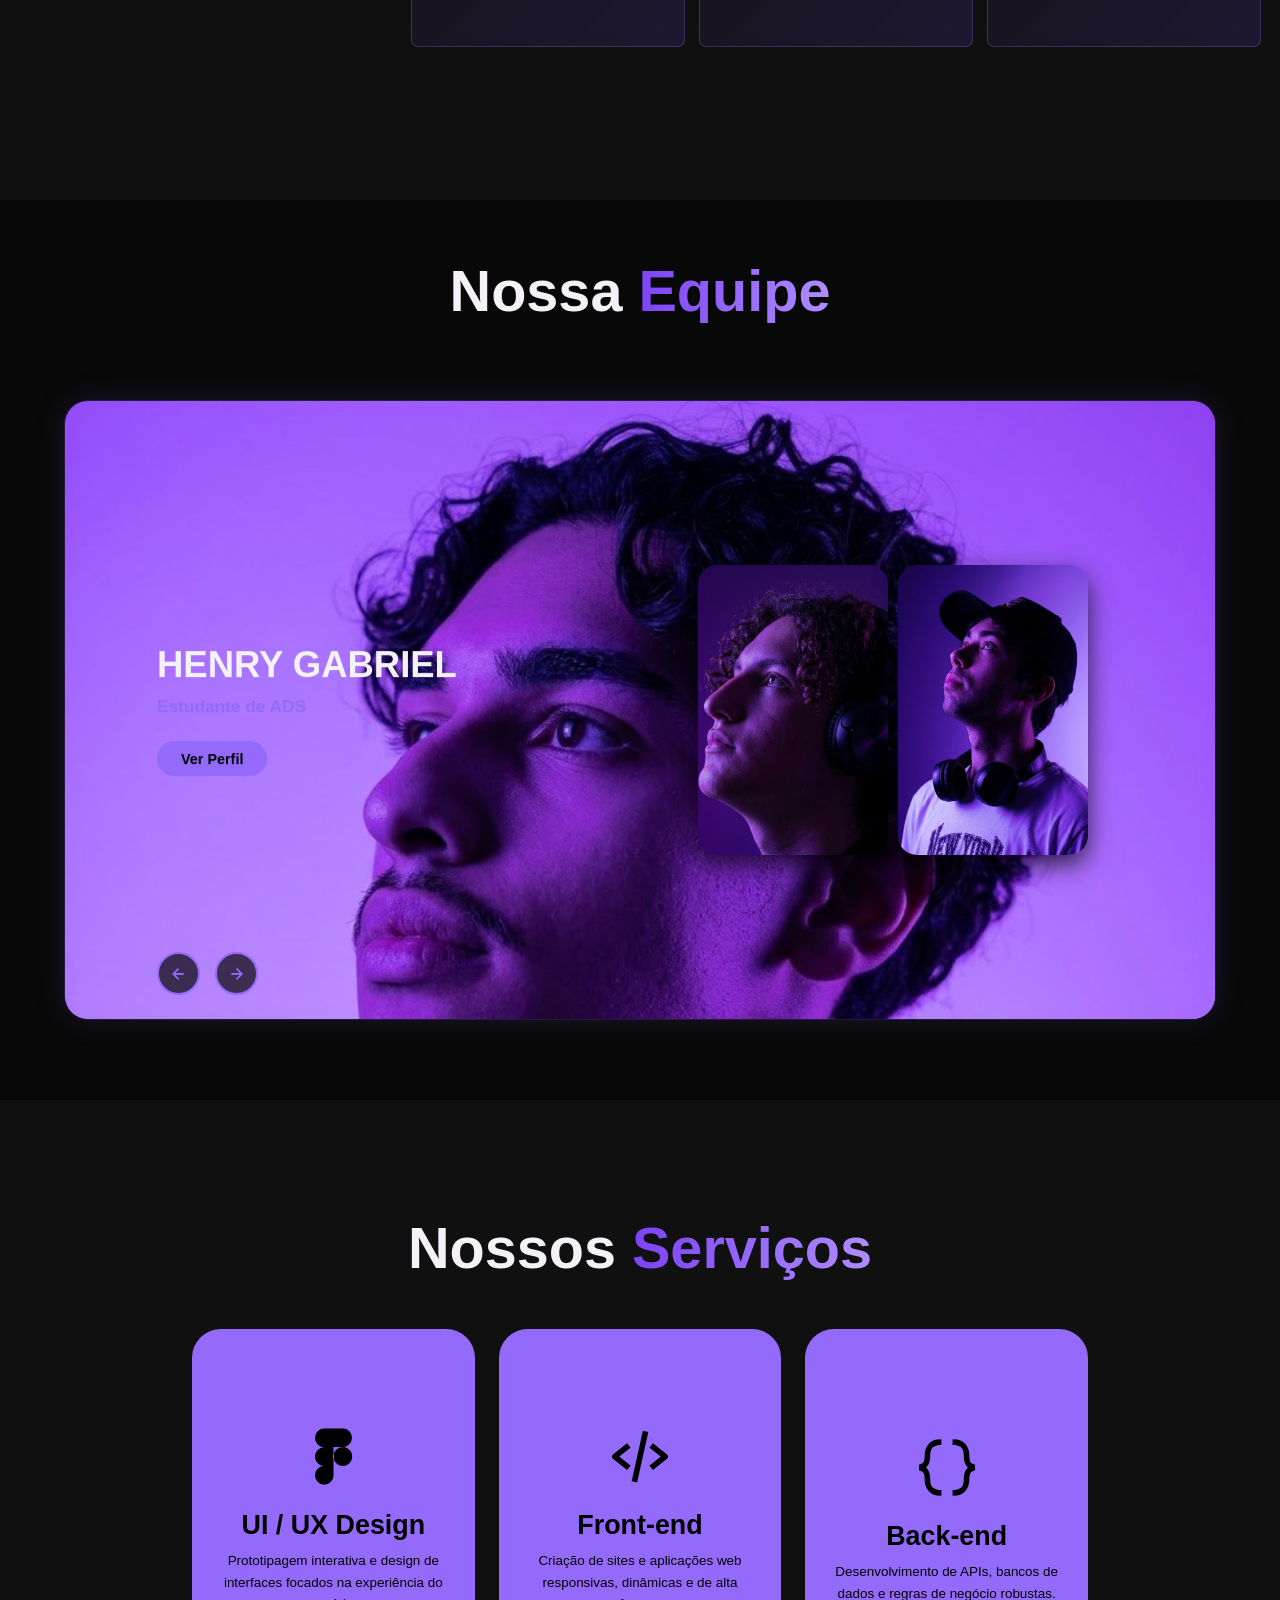
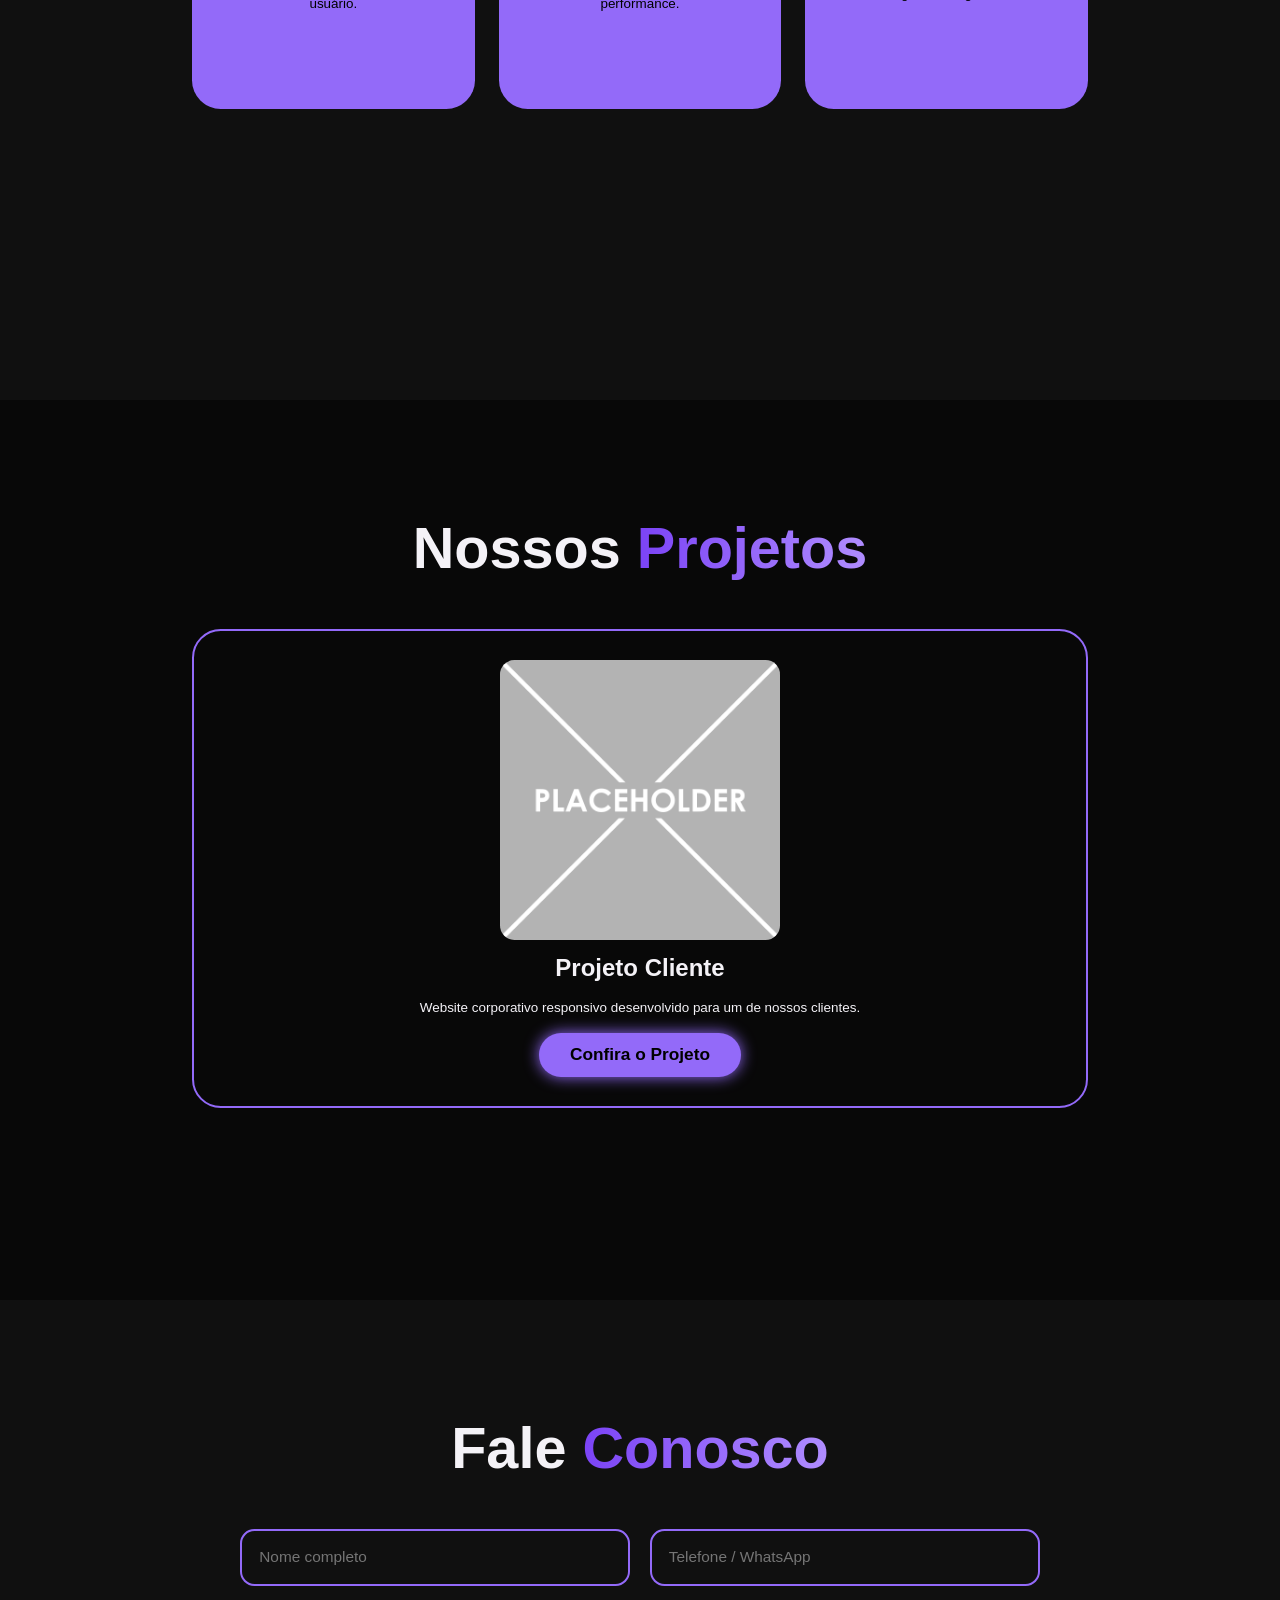
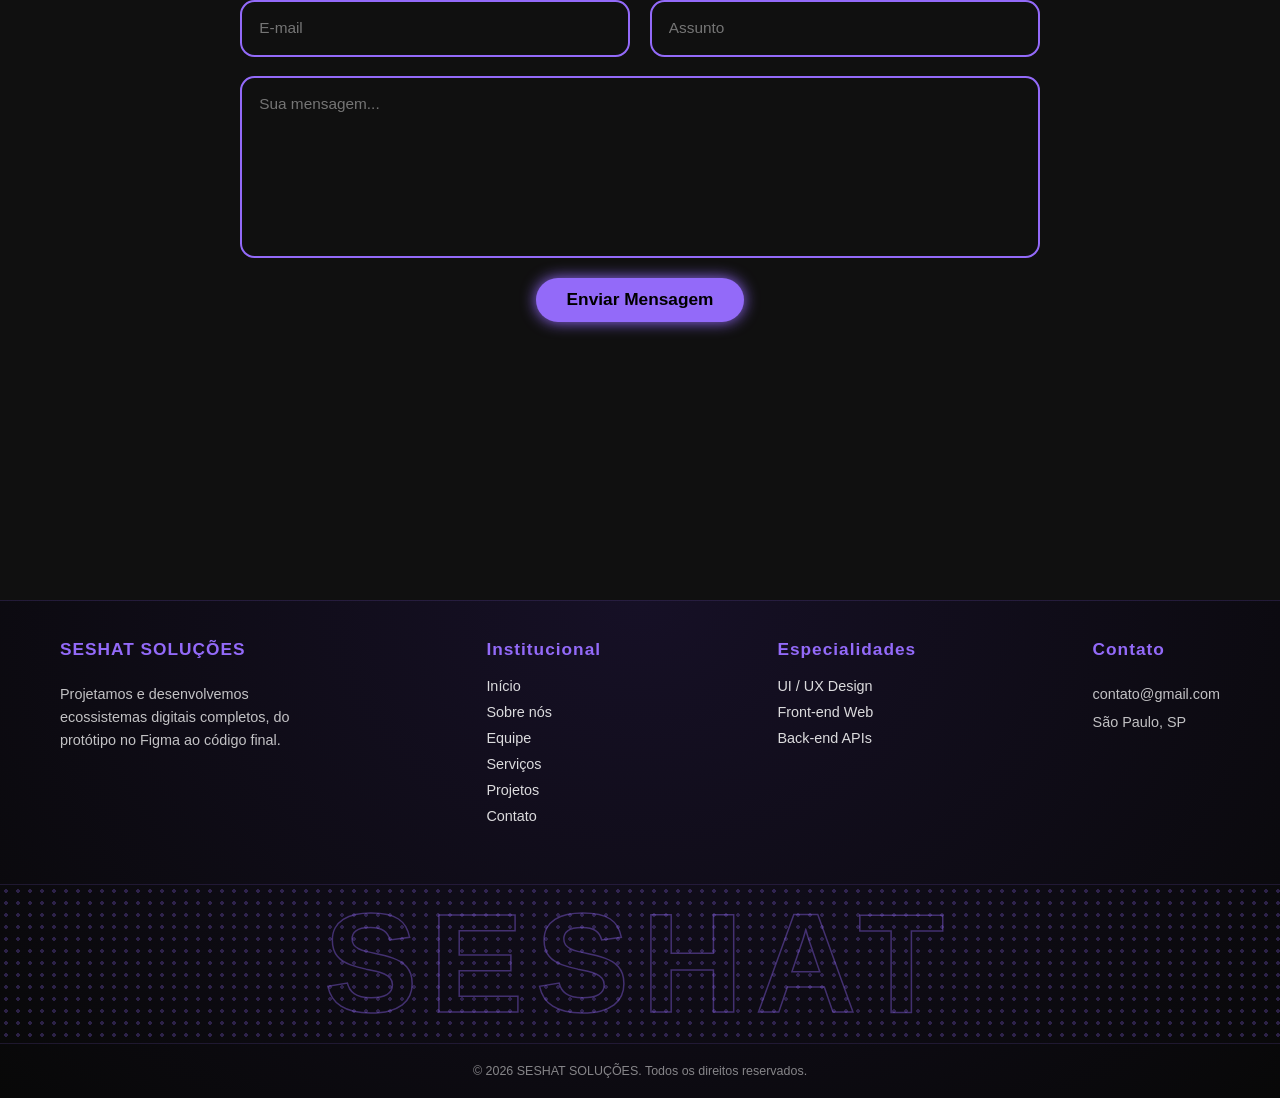
==== commit d9f5c067: "banner animado bancada" ====
--- a/index.html
+++ b/index.html
@@ -29,6 +29,10 @@
     </header>
 
     <section class="home" id="home">
+        <video autoplay loop muted playsinline class="bg-video">
+            <source src="../SiteFrontEnd/Imagens/VIDEO.mp4 ">
+        </video>
+
         <div class="home-content">
             <h1>Olá, somos a <span>SESHAT</span></h1>
             <h3>Soluções para o seu <span>NEGÓCIO</span></h3>
@@ -48,14 +52,12 @@
             </div>
         </div>
 
-        <div class="home-img">
-            <img src="Imagens/Placeholder.png" alt="Seshat Banner">
-        </div>
+       
     </section>
 
     <section class="about" id="about">
         <div class="about-img">
-            <img src="Imagens/Placeholder.png" alt="Sobre a Seshat">
+            <img src="Imagens/Emblema Roxo em Fundo Escuro.png" alt="Sobre a Seshat">
         </div>
 
         <div class="about-content">
--- a/CSS/style.css
+++ b/CSS/style.css
@@ -122,10 +122,26 @@
 }
 
 .home {
+    position: relative;
+    width: 100%;
+    height: 500px;
+    overflow: hidden;
     display: flex;
     align-items: center;
     justify-content: center;
     gap: 10rem;
+    
+}
+
+.bg-video{
+    position: absolute;
+    top: 0;
+    left: 0;
+    width: 100%;
+    height: 100%;
+    object-fit: cover;
+    z-index: -1;
+    
 }
 
 .home-content {
@@ -153,7 +169,7 @@
     line-height: 1.8;
 }
 
-.home-img img,
+
 .about-img img {
     width: 28vw;
     border-radius: 50%;
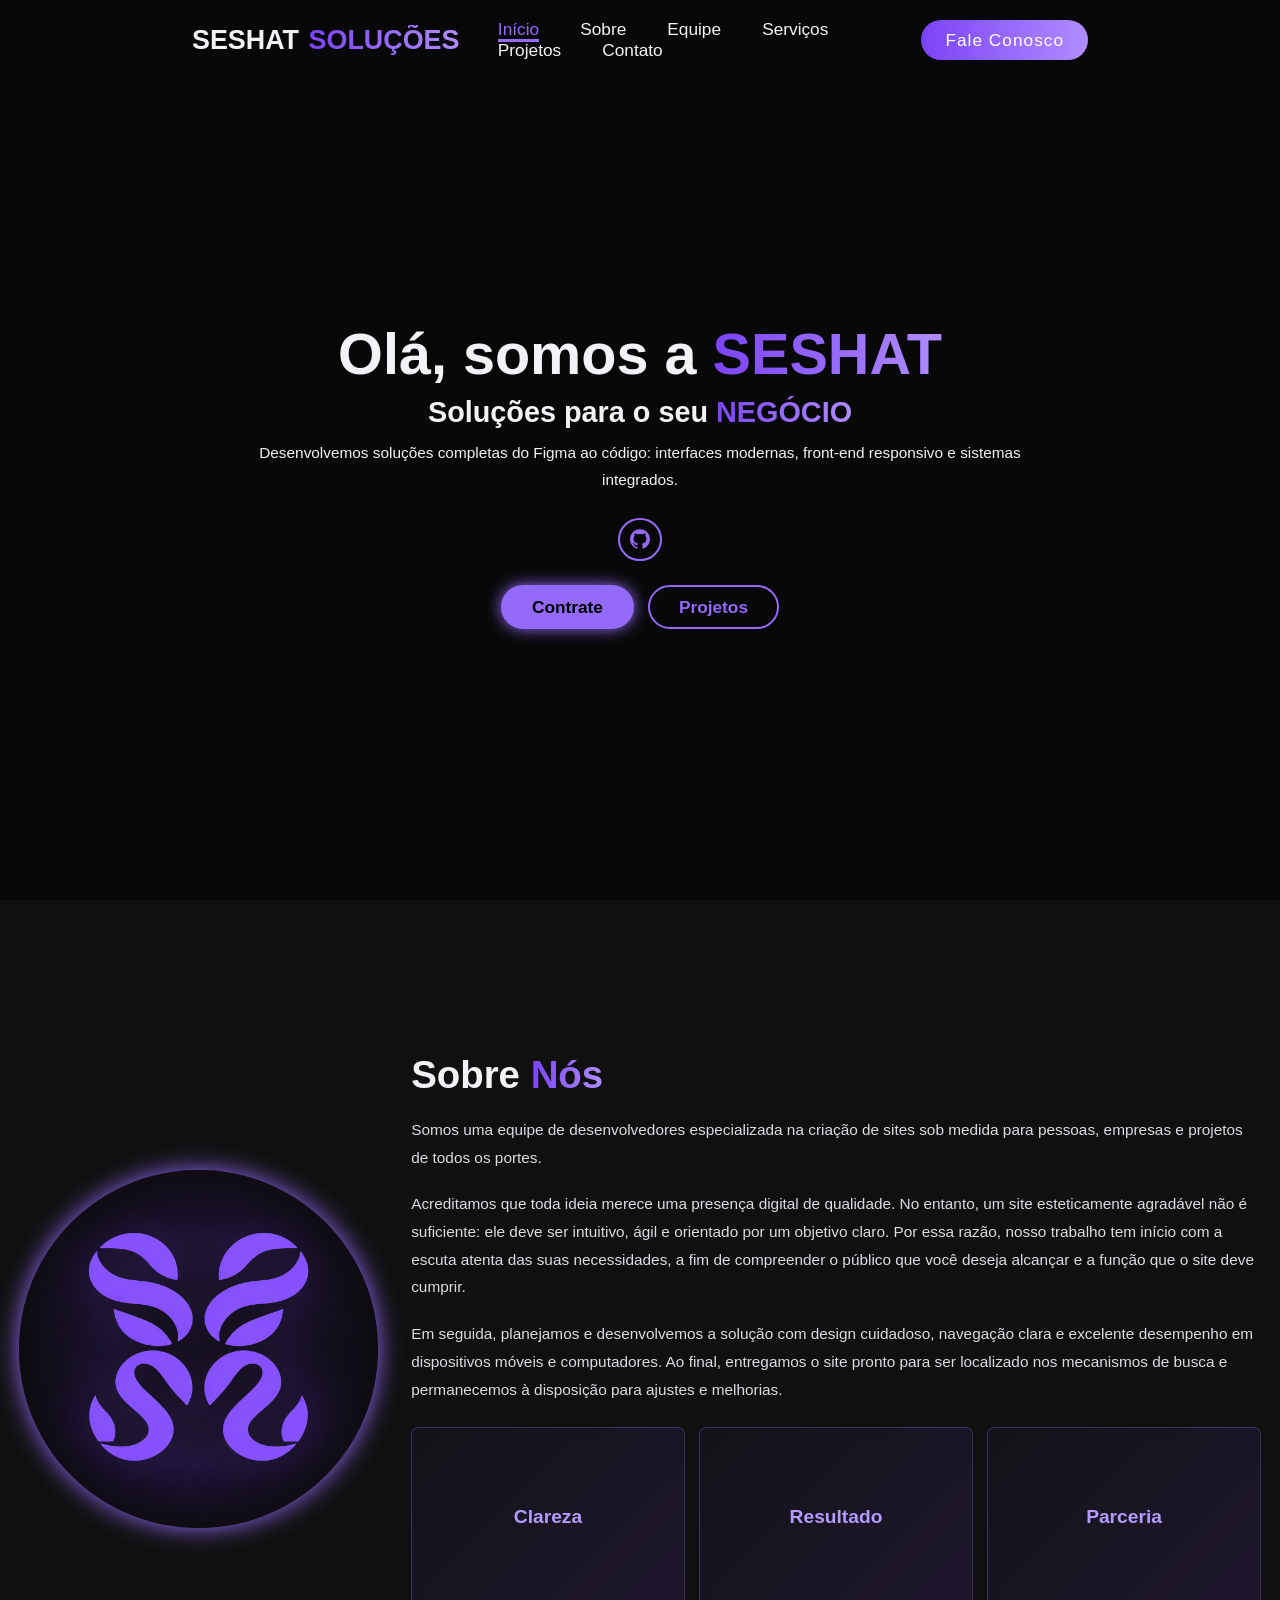
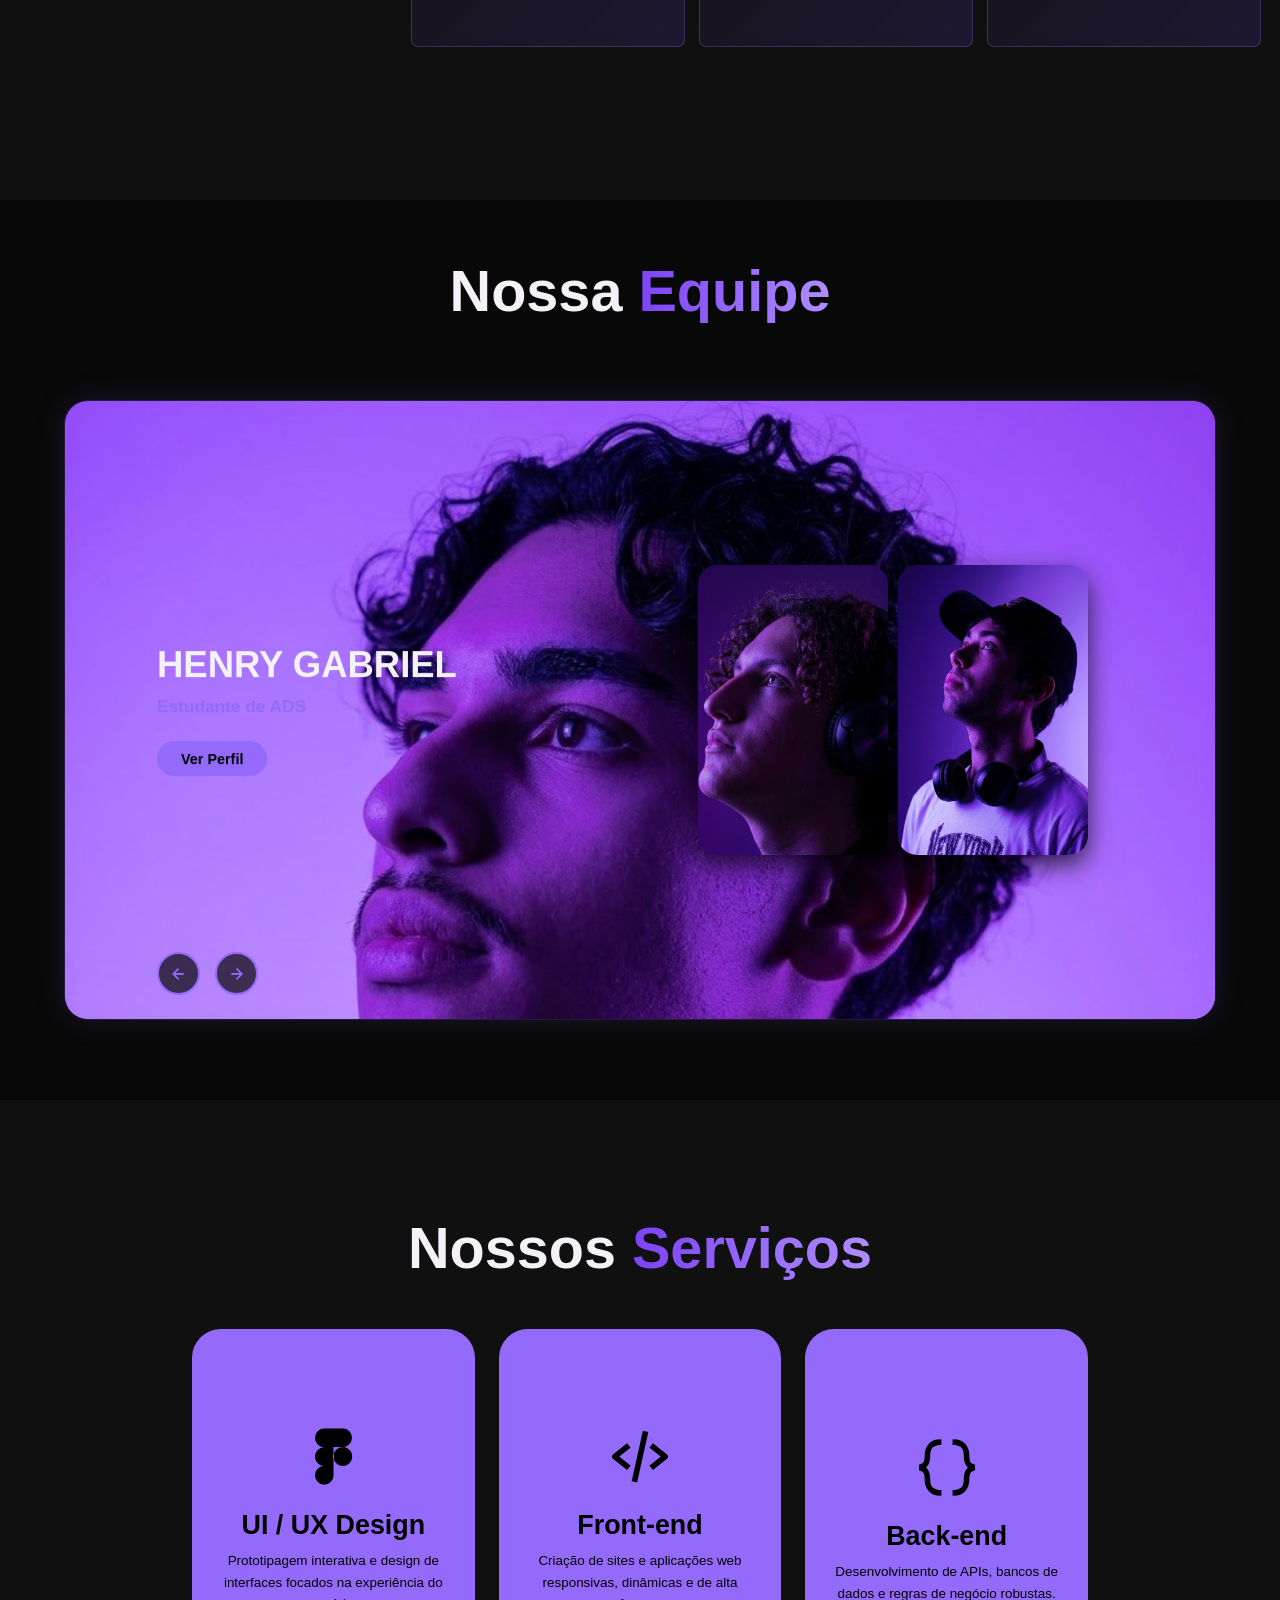
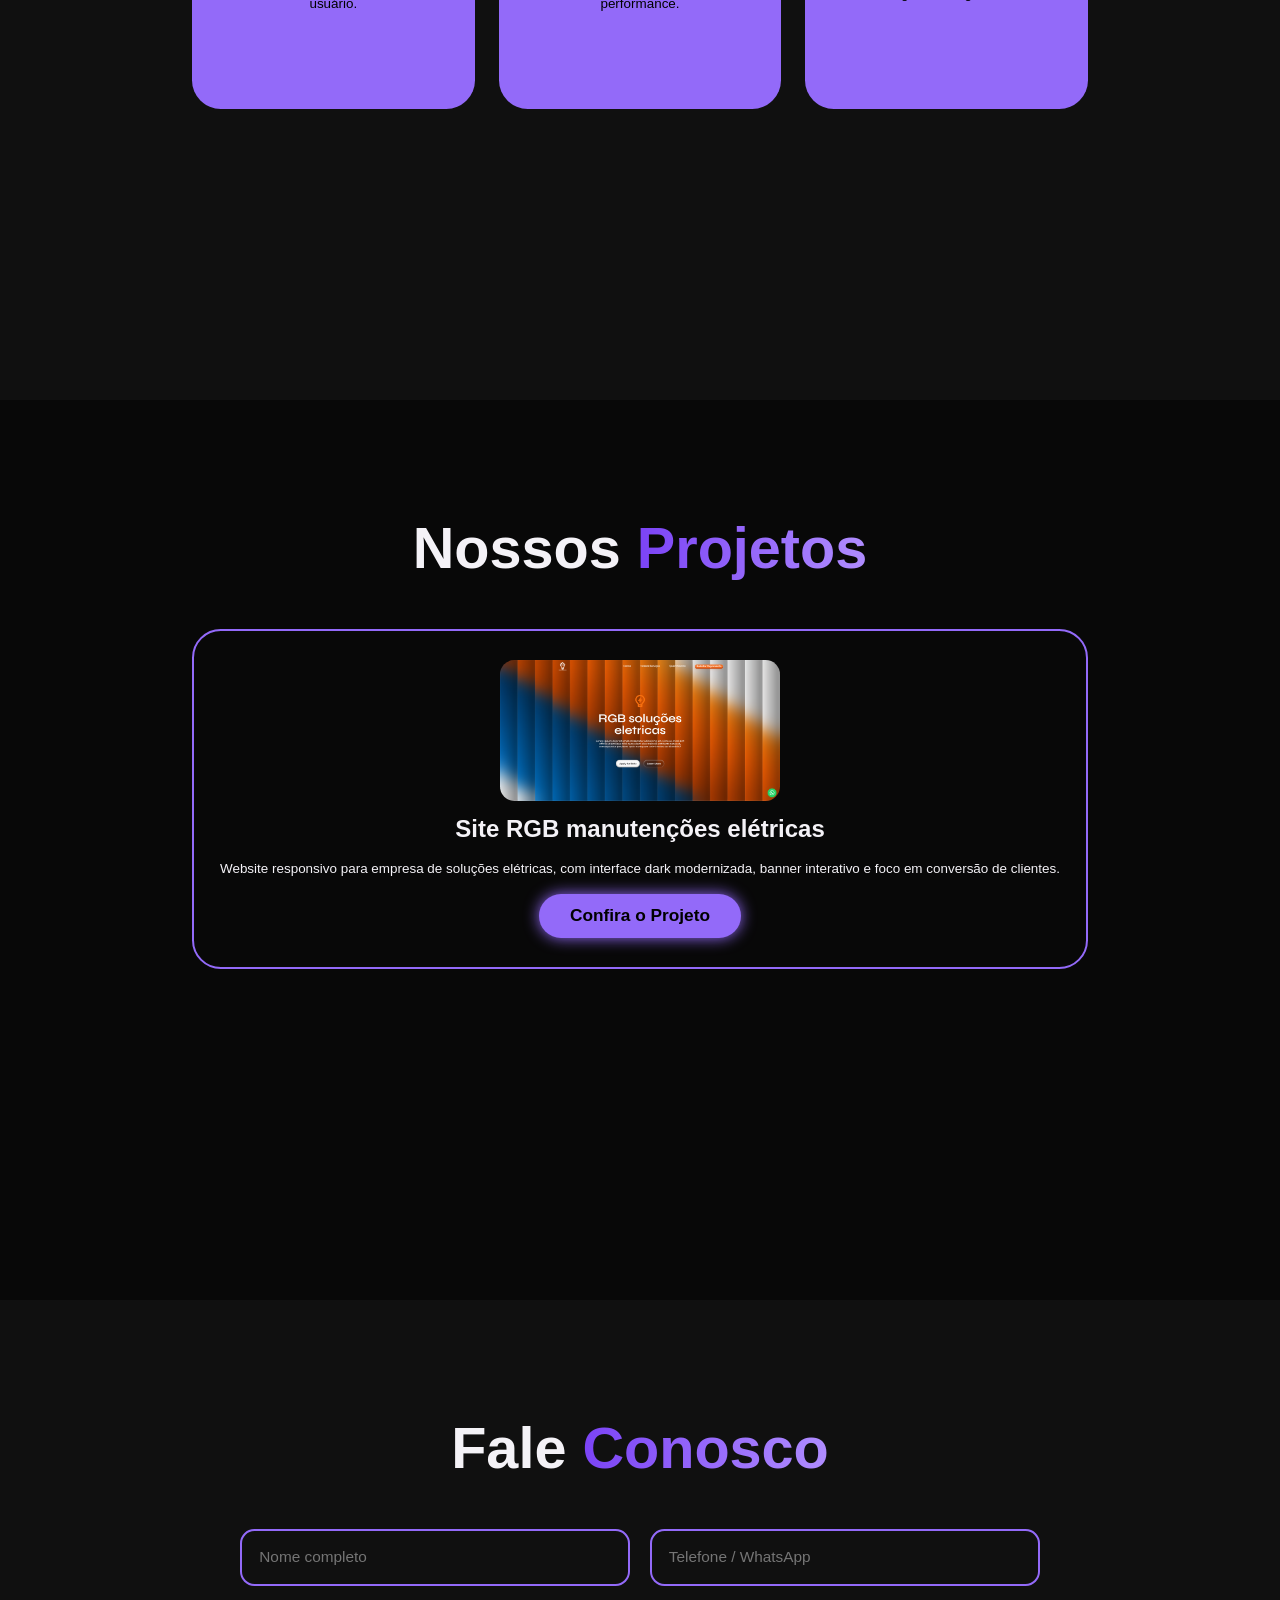
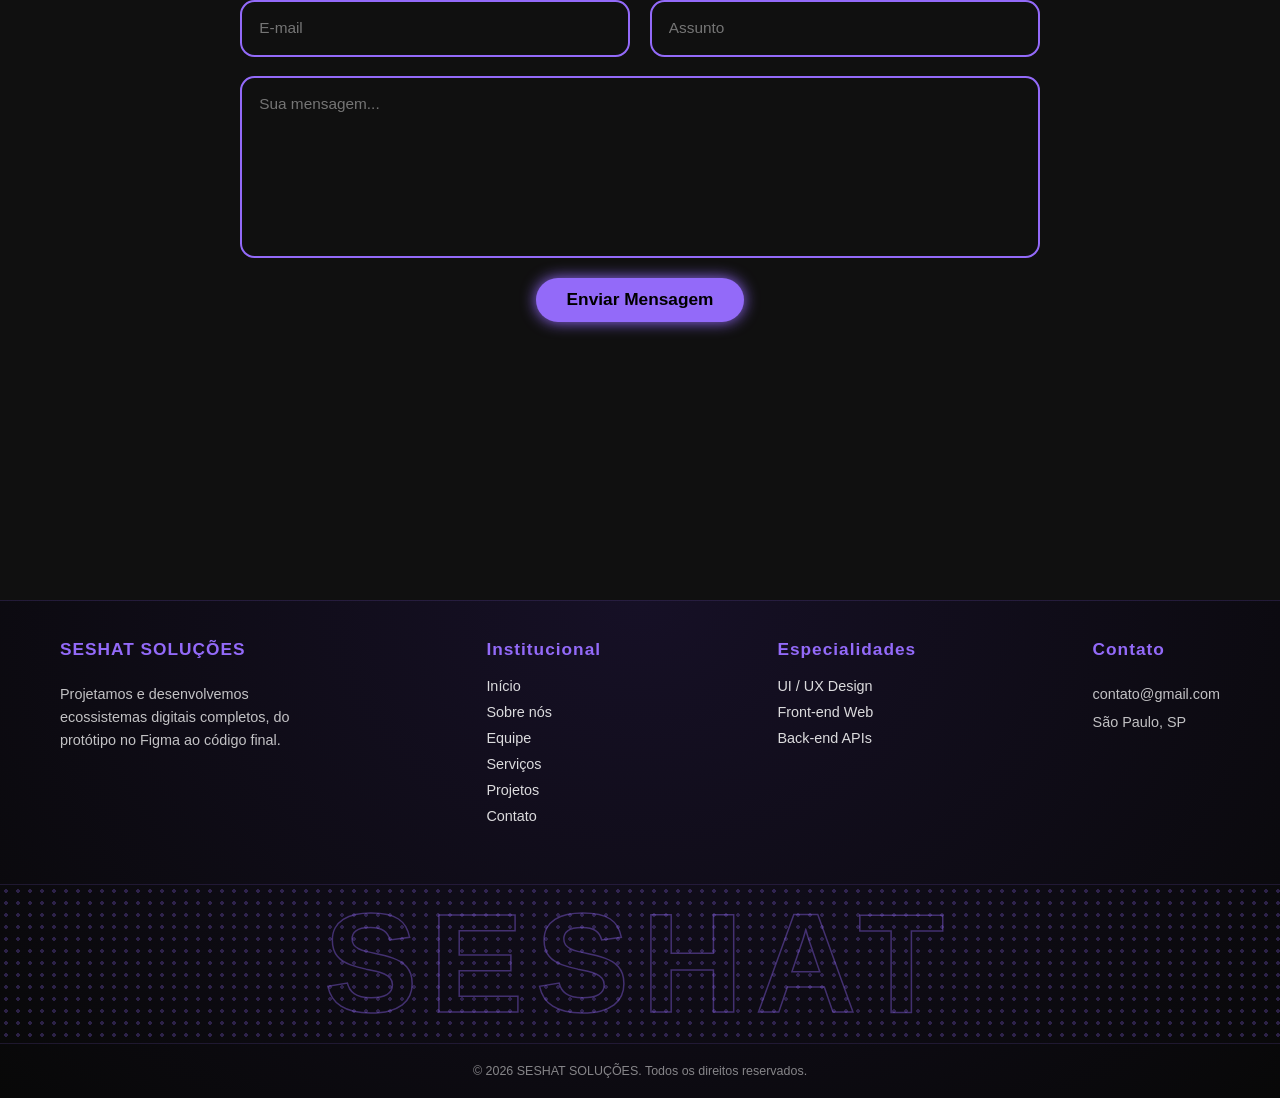
==== commit 5c80a1dc: "Ajustes finais" ====
--- a/index.html
+++ b/index.html
@@ -20,9 +20,11 @@
         <nav class="navbar">
             <a href="#home" class="active">Início</a>
             <a href="#about">Sobre</a>
+            <a href="#team">Equipe</a>
             <a href="#services">Serviços</a>
             <a href="#projects">Projetos</a>
             <a href="#contact">Contato</a>
+
         </nav>
 
         <a href="#contact" class="gradient-btn">Fale Conosco</a>
@@ -30,7 +32,7 @@
 
     <section class="home" id="home">
         <video autoplay loop muted playsinline class="bg-video">
-            <source src="../SiteFrontEnd/Imagens/VIDEO.mp4 ">
+            <source src="Imagens/gif.mp4">
         </video>
 
         <div class="home-content">
@@ -40,10 +42,8 @@
                 integrados.</p>
 
             <div class="social-icons">
-                <a href="#" aria-label="GitHub"><i class="bx bxl-github"></i></a>
-                <a href="#" aria-label="LinkedIn"><i class="bx bxl-linkedin-square"></i></a>
-                <a href="#" aria-label="Instagram"><i class="bx bxl-instagram-alt"></i></a>
-                <a href="#" aria-label="Twitter"><i class="bx bxl-twitter"></i></a>
+                <a href="https://github.com/henrygabrielbarbosa46-star/SiteFrontEnd" aria-label="GitHub"><i
+                        class="bx bxl-github"></i></a>
             </div>
 
             <div class="btn-group">
@@ -52,7 +52,7 @@
             </div>
         </div>
 
-       
+
     </section>
 
     <section class="about" id="about">
@@ -186,10 +186,12 @@
 
         <div class="projects-box">
             <div class="projects-card">
-                <img src="Imagens/Placeholder.png" alt="Projeto 1">
-                <h3>Projeto Cliente</h3>
-                <p>Website corporativo responsivo desenvolvido para um de nossos clientes.</p>
-                <a href="#" class="btn">Confira o Projeto</a>
+                <img src="Imagens/banner.PNG" alt="Projeto 1">
+                <h3>Site RGB manutenções elétricas</h3>
+                <p>Website responsivo para empresa de soluções elétricas, com interface dark modernizada, banner
+                    interativo e
+                    foco em conversão de clientes.</p>
+                <a href="https://pedroberbem.github.io/TCC-Transformese/" class="btn">Confira o Projeto</a>
             </div>
         </div>
     </section>
--- a/CSS/style.css
+++ b/CSS/style.css
@@ -45,12 +45,13 @@
     top: 0;
     left: 0;
     padding: 2rem 15%;
-    background-color: rgba(8, 8, 8, 0.85);
-    backdrop-filter: blur(10px);
+    background: linear-gradient(180deg, rgba(8, 8, 8, 0.75) 0%, transparent 100%);
+    backdrop-filter: blur(3px);
     display: flex;
     justify-content: space-between;
     align-items: center;
     z-index: 1000;
+    transition: 0.3s ease-in-out;
 }
 
 #menu-icon {
@@ -124,7 +125,7 @@
 .home {
     position: relative;
     width: 100%;
-    height: 500px;
+    min-height: 100vh;
     overflow: hidden;
     display: flex;
     align-items: center;
@@ -140,16 +141,32 @@
     width: 100%;
     height: 100%;
     object-fit: cover;
+    z-index: -2;
+    
+}
+
+.home::before {
+    content: '';
+    position: absolute;
+    top: 0;
+    left: 0;
+    width: 100%;
+    height: 100%;
+    background: linear-gradient(180deg, rgba(8, 8, 8, 0.7) 0%, rgba(8, 8, 8, 0.4) 50%, rgba(8, 8, 8, 0.85) 100%);
     z-index: -1;
-    
 }
 
 .home-content {
+    position: relative;
+    z-index: 1;
     display: flex;
     flex-direction: column;
-    align-items: flex-end;
-    text-align: right;
-}
+    align-items: center;
+    text-align: center;
+    max-width: 800px;
+}
+
+
 
 .home-content h1 {
     font-size: 6rem;
@@ -867,6 +884,8 @@
         flex-direction: column-reverse;
         gap: 4rem;
         text-align: center;
+        min-height: 100vh;
+        padding: 10rem 5% 4rem;
     }
 
     .home-content {
@@ -875,7 +894,16 @@
     }
 
     .home-content h1 {
-        font-size: 4.5rem;
+        font-size: 3.6rem;
+    }
+
+    .home-content h3 {
+        font-size: 2.2rem;
+    }
+
+    .home-content p {
+        font-size: 1.4rem;
+        line-height: 1.6;
     }
 
     /* Team Slider Mobile */
@@ -886,6 +914,18 @@
     .team-card:nth-child(3),
     .team-card:nth-child(4) {
         display: none;
+    }
+
+    .btn-group {
+        flex-direction: column; /* Empilha os botões no celular */
+        width: 100%;
+        max-width: 280px;
+        gap: 1.2rem;
+    }
+
+    .btn {
+        width: 100%;
+        text-align: center;
     }
 
     .card-content {
